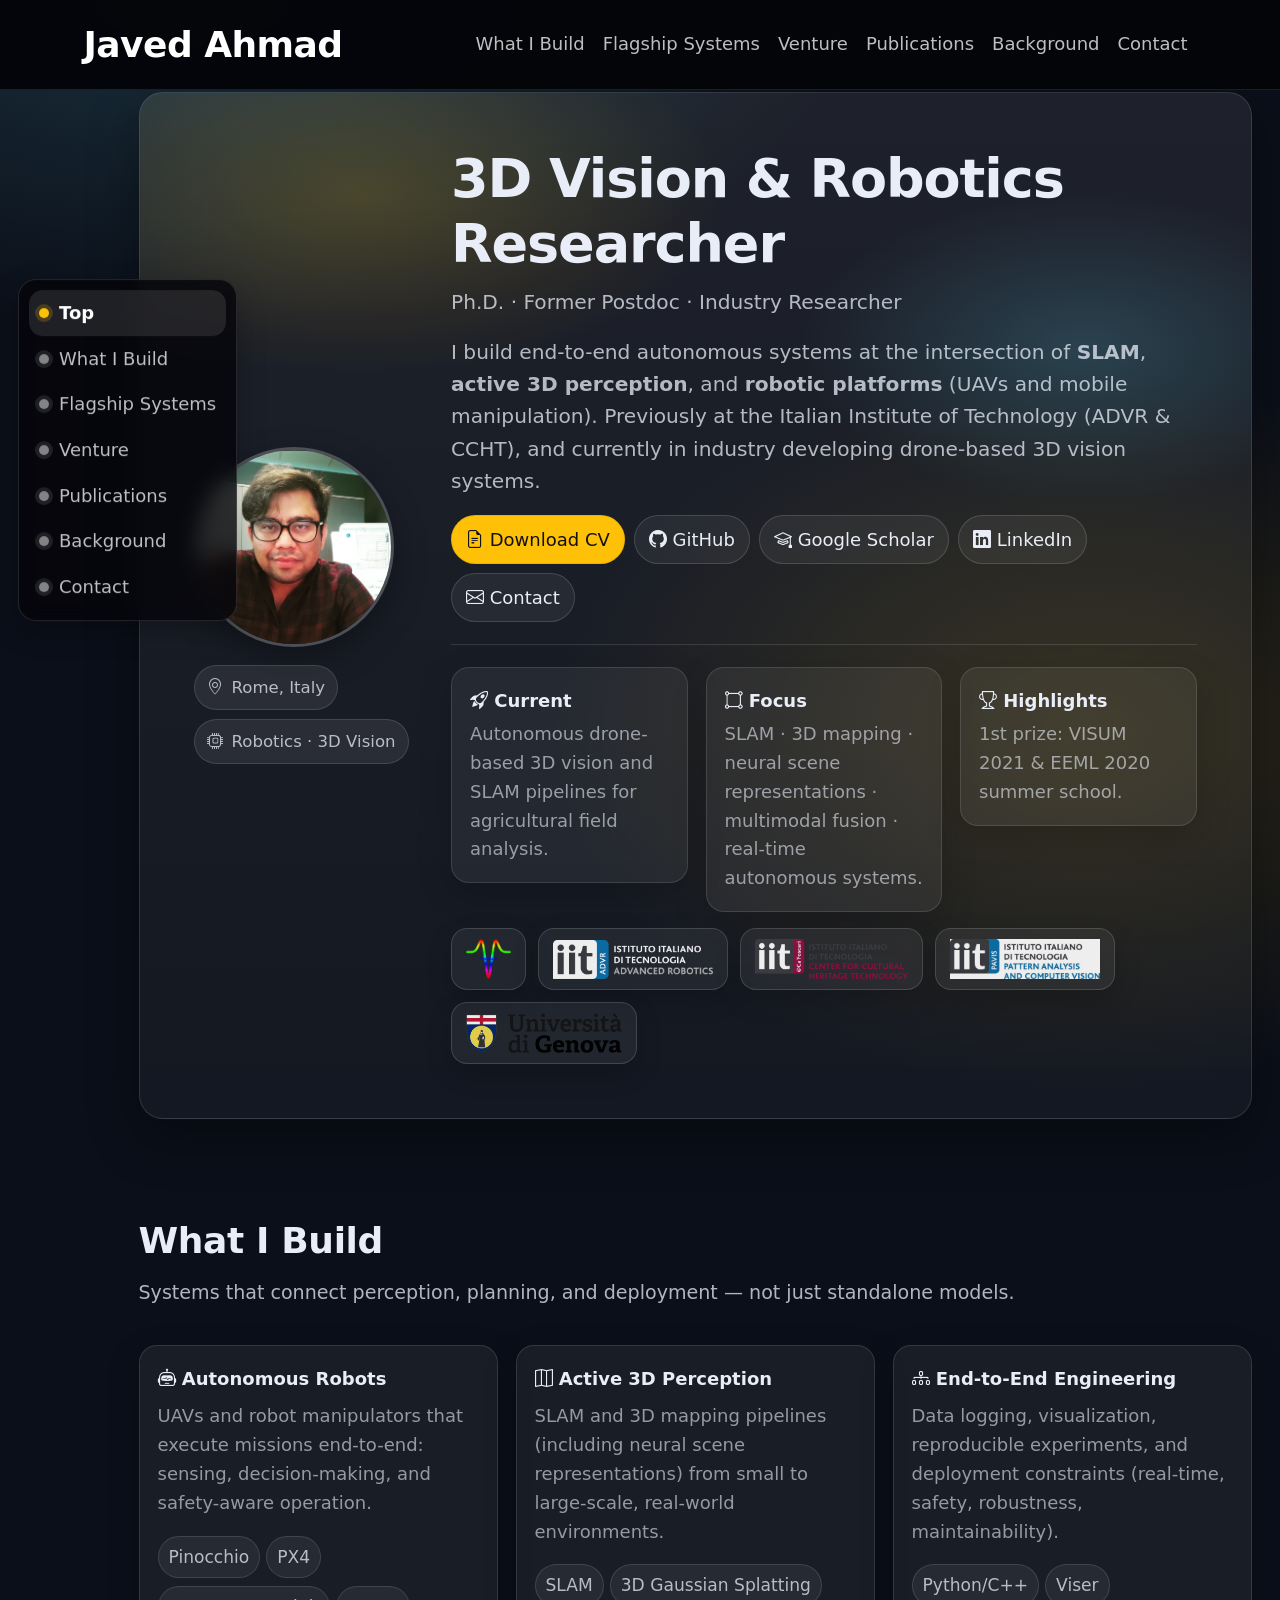
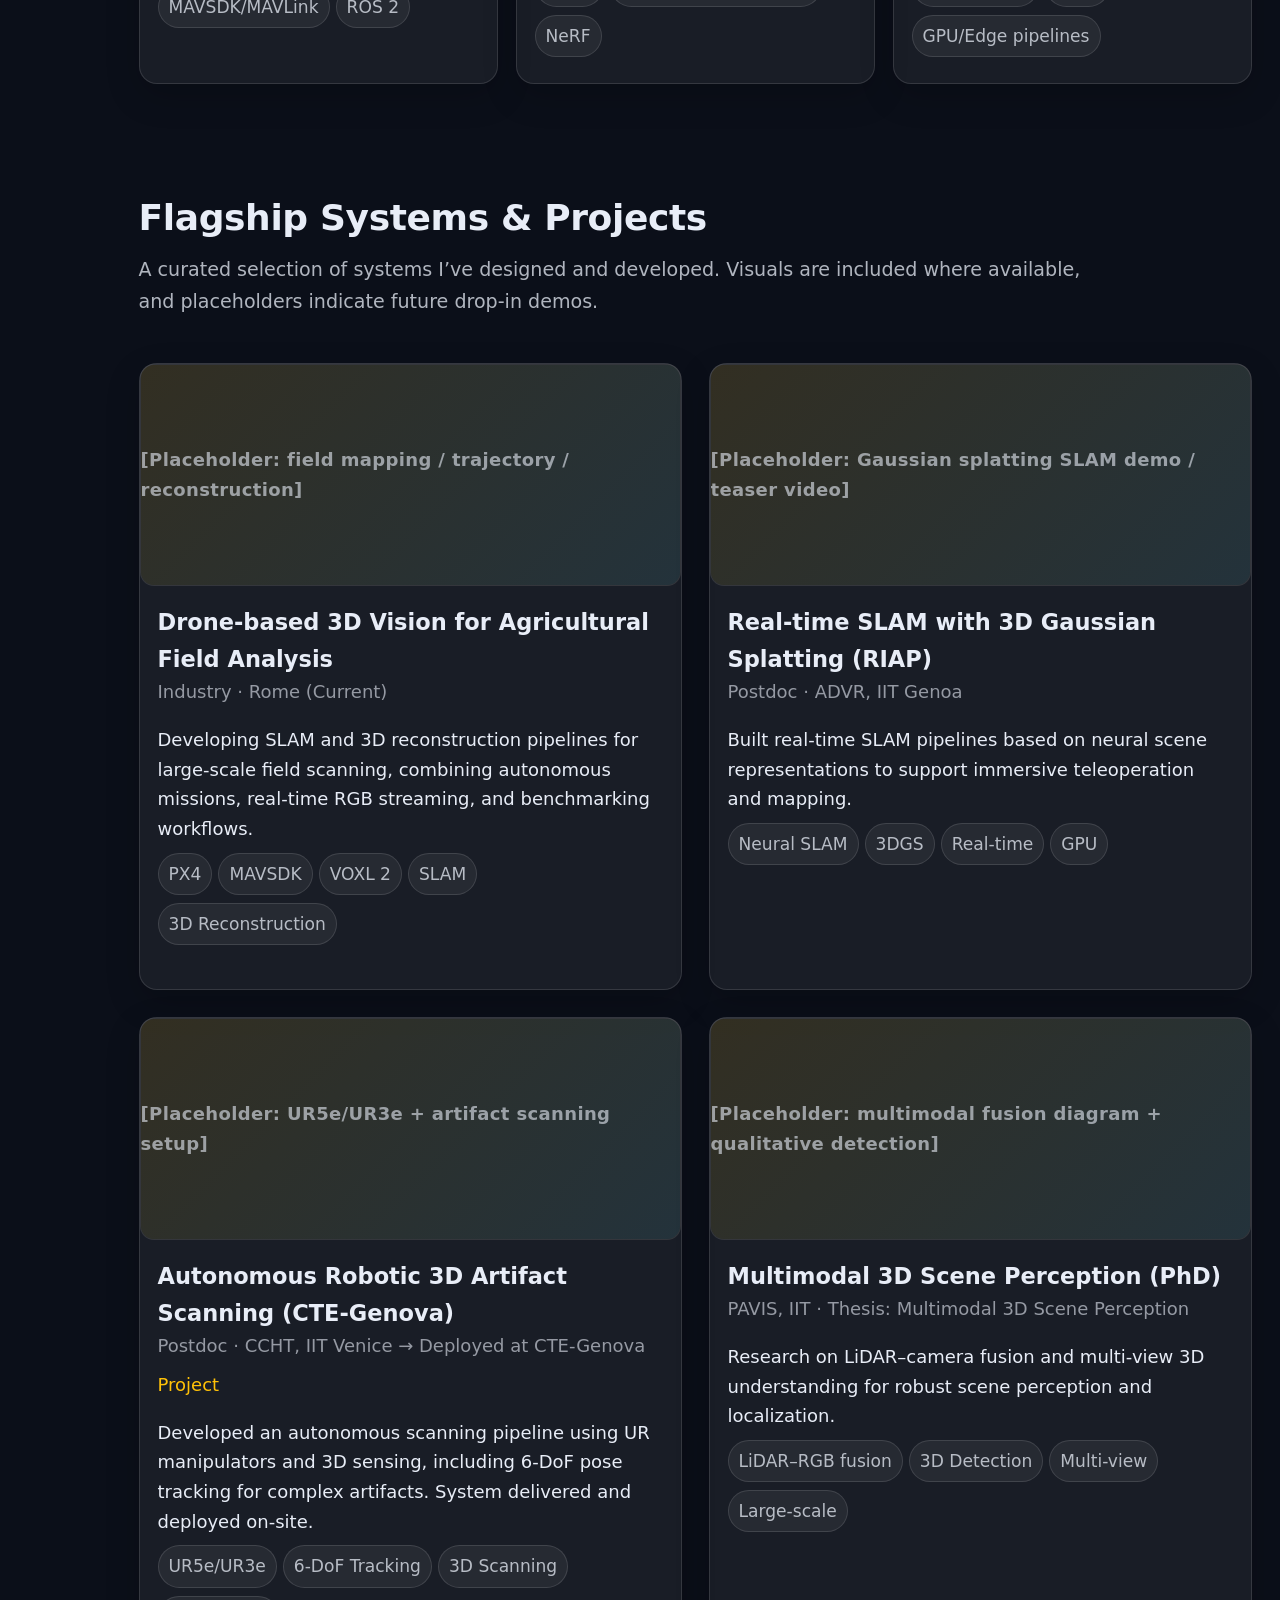
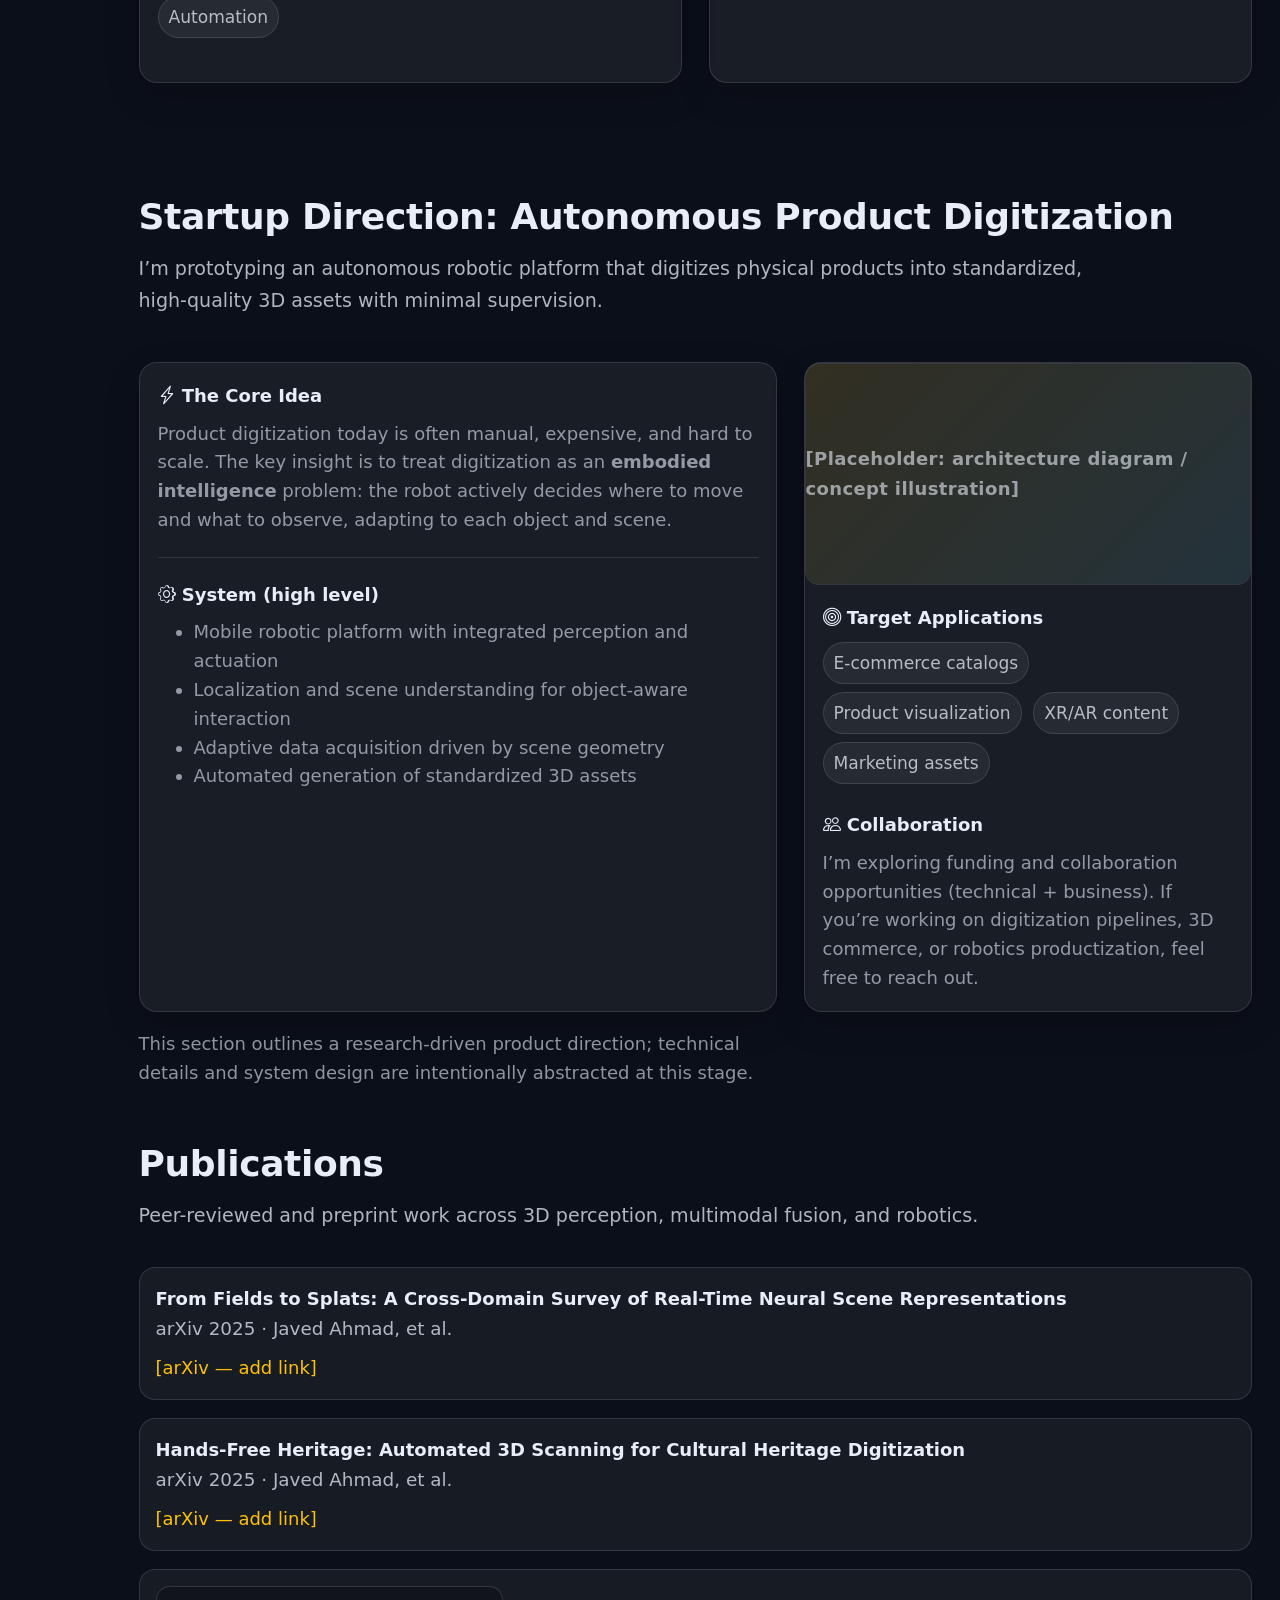
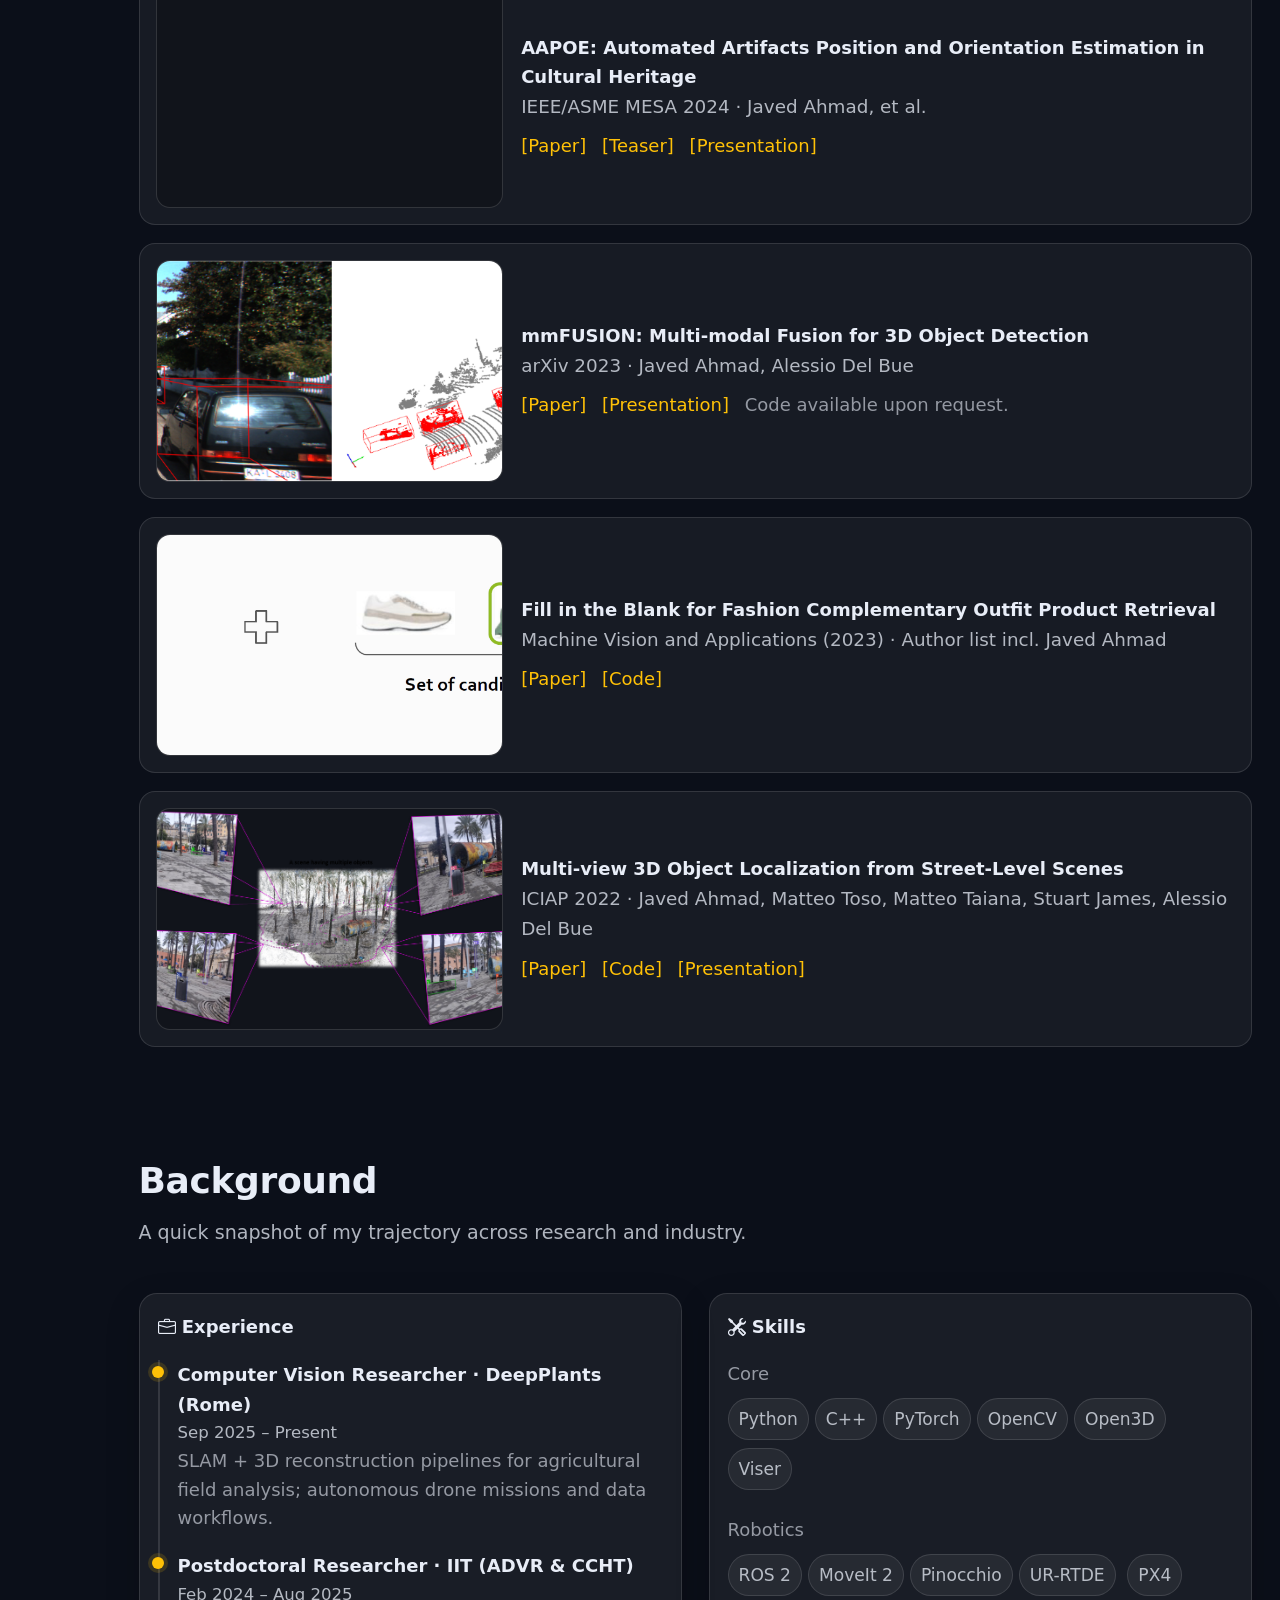
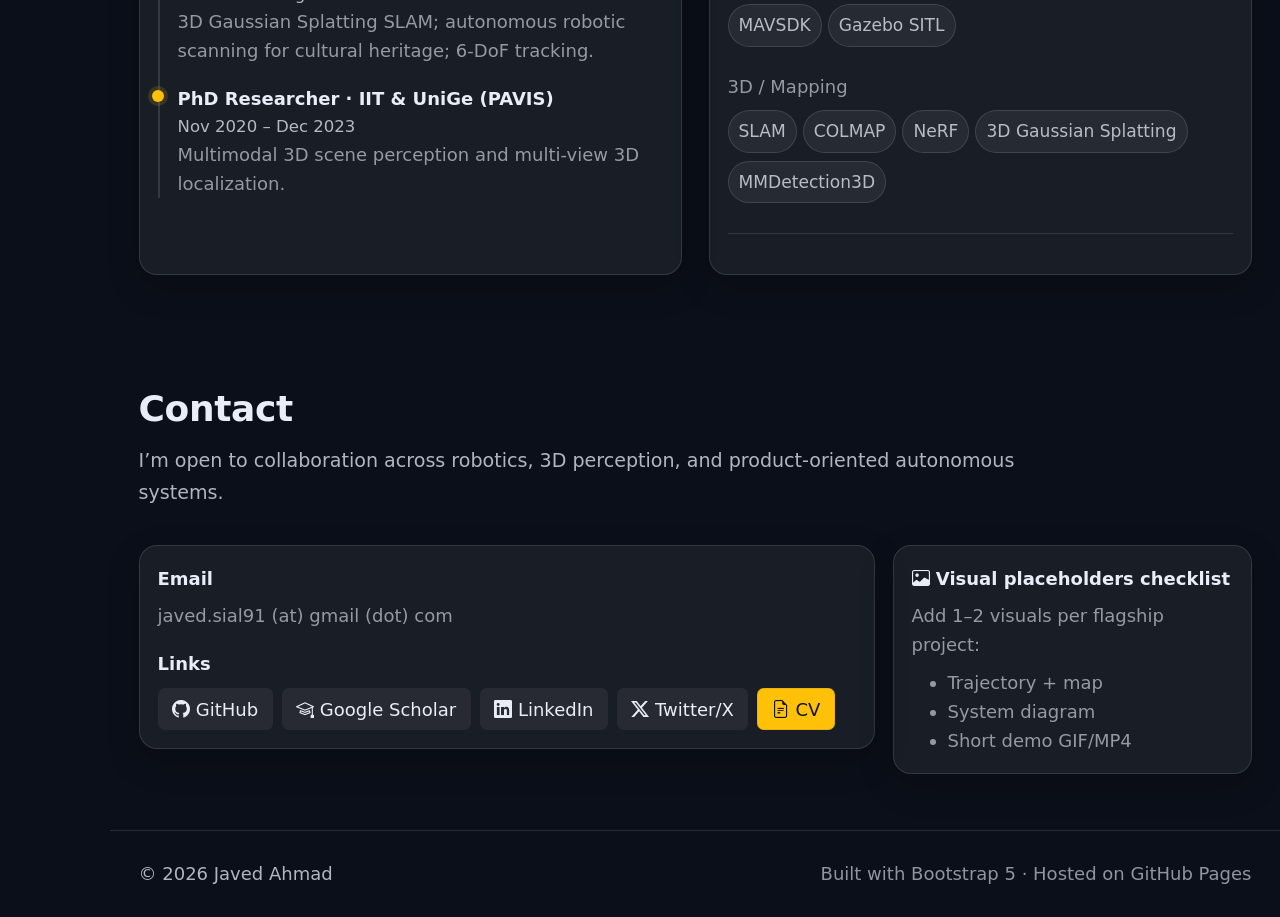
==== index.html @ 672401de "updates" ====
<!doctype html>
<html lang="en">
<head>
  <meta charset="utf-8" />
  <meta name="viewport" content="width=device-width, initial-scale=1" />
  <title>Javed Ahmad — Robotics & 3D Vision</title>

  <!-- Bootstrap 5 -->
  <link href="https://cdn.jsdelivr.net/npm/bootstrap@5.3.3/dist/css/bootstrap.min.css" rel="stylesheet">
  <!-- Bootstrap Icons -->
  <link href="https://cdn.jsdelivr.net/npm/bootstrap-icons@1.11.3/font/bootstrap-icons.css" rel="stylesheet">

  <style>
    :root{
      --bg: #0b0f19;
      --text: #e8edf7;
      --muted: rgba(232,237,247,0.75);
      --muted-2: rgba(232,237,247,0.60);
      --line: rgba(255,255,255,0.12);
      --brand: #ffc107;
      --shadow: 0 18px 50px rgba(0,0,0,0.35);
      --radius: 18px;

      /* navbar colors */
      --nav-bg: rgba(5, 6, 10, 0.98);
      --nav-border: rgba(255,255,255,0.10);

    }
    :root{
    --nav-offset: 90px;  /* adjust if needed */
    }

    /* Make anchor jumps stop below the fixed navbar */
    section{
    scroll-margin-top: var(--nav-offset);
    }

    /* Also cover the top anchor (hero container) */
    #top{
    scroll-margin-top: var(--nav-offset);
    }

    html { scroll-behavior: smooth; font-size: 18px; }
    body{
      font-family: system-ui, -apple-system, Segoe UI, Roboto, Helvetica, Arial, "Apple Color Emoji", "Segoe UI Emoji";
      background:
        radial-gradient(1200px 600px at 15% 0%, rgba(110,231,255,0.15), transparent 55%),
        radial-gradient(900px 600px at 85% 10%, rgba(255,193,7,0.14), transparent 60%),
        var(--bg);
      line-height: 1.65;
      color: var(--text);
    }

    a{ color: var(--brand); text-decoration: none; }
    a:hover{ color: #ffd34d; text-decoration: underline; }

    /* ===== TOP NAVBAR (keep dark ALWAYS for contrast) ===== */
    .navbar{
      background: var(--nav-bg) !important;
      backdrop-filter: blur(10px);
      border-bottom: 1px solid var(--nav-border);
    }

    .navbar-brand.name-brand{
      color: #fff !important;
      font-weight: 900;
      letter-spacing: -0.015em;
      font-size: 2.0rem;   /* important: don't use 2.5rem in navbar */
    }

    .nav-link{
      color: rgba(255,255,255,0.74) !important;
      font-weight: 500;
    }
    .nav-link:hover{
      color: #ffffff !important;
      text-decoration: none;
    }
    .nav-link.active{
      color: var(--brand) !important; /* high-contrast active */
      font-weight: 650;
    }

    .navbar i{ color: rgba(255,255,255,0.78); }

    .navbar .navbar-toggler{
      border-color: rgba(255,255,255,0.25);
    }
    .navbar .navbar-toggler-icon{
      filter: brightness(0) invert(1);
    }

    /* ===== HERO ===== */
    .hero{ padding: 92px 0 44px 0; }

    .hero-card{
      background: linear-gradient(180deg, rgba(255,255,255,0.08), rgba(255,255,255,0.04));
      border: 1px solid var(--line);
      border-radius: calc(var(--radius) + 6px);
      box-shadow: var(--shadow);
      overflow: hidden;
      position: relative;
    }
    .hero-card::before{
      content:"";
      position:absolute; inset:-2px;
      background:
        radial-gradient(600px 300px at 20% 10%, rgba(255,193,7,0.18), transparent 60%),
        radial-gradient(520px 280px at 85% 25%, rgba(110,231,255,0.18), transparent 55%);
      pointer-events:none;
      z-index:0;
    }
    .hero-card > .row{ position: relative; z-index: 1; }

    .portrait{
      width: 200px; height: 200px;
      border-radius: 500px;
      border: 3px solid rgba(255,255,255,0.22);
      object-fit: cover;
      box-shadow: 0 12px 32px rgba(0,0,0,0.35);
    }

    .badge-pill{
      display:inline-flex; align-items:center; gap:8px;
      padding: 8px 12px;
      border-radius: 999px;
      background: rgba(255,255,255,0.08);
      border: 1px solid var(--line);
      color: var(--muted);
      font-size: 0.92rem;
    }

    .hero h1{ font-weight: 800; letter-spacing: -0.02em; }
    .hero .subtitle{
      color: var(--muted);
      font-size: 1.12rem;
      line-height: 1.6;
    }

    .cta-row a.btn{
      border-radius: 999px;
      padding: 10px 14px;
      border: 1px solid rgba(255,255,255,0.14);
    }
    .btn-brand{
      background: var(--brand);
      color: #111;
      border-color: rgba(0,0,0,0.08) !important;
    }
    .btn-brand:hover{ background:#ffd34d; color:#111; text-decoration:none; }
    .btn-ghost{
      background: rgba(255,255,255,0.06);
      color: var(--text);
    }
    .btn-ghost:hover{ background: rgba(255,255,255,0.10); color: var(--text); text-decoration:none; }

    /* ===== SECTIONS ===== */
    section{ padding: 56px 0; }
    .section-title{
      font-weight: 800;
      letter-spacing: -0.01em;
      margin-bottom: 14px;
    }
    .section-lead{
      color: var(--muted);
      max-width: 78ch;
      font-size: 1.06rem;
      line-height: 1.7;
    }

    /* ===== CARDS ===== */
    .glass{
      background: rgba(255,255,255,0.06);
      border: 1px solid var(--line);
      border-radius: var(--radius);
      box-shadow: 0 12px 34px rgba(0,0,0,0.18);
      transition: transform 0.18s ease, border-color 0.18s ease;
    }
    .glass:hover{
      border-color: rgba(255,255,255,0.18);
      transform: translateY(-2px);
    }
    .card-pad{ padding: 18px; }

    .tag{
      display:inline-block;
      padding: 6px 10px;
      border-radius: 999px;
      background: rgba(255,255,255,0.06);
      border: 1px solid var(--line);
      color: var(--muted);
      font-size: 0.95rem;
      margin: 0 6px 8px 0;
      white-space: nowrap;
    }

    .media-box{
      border-radius: 14px;
      overflow: hidden;
      border: 1px solid rgba(255,255,255,0.14);
      background: rgba(0,0,0,0.25);
    }
    .media-box img,
    .media-box video{
      width: 100%;
      height: 220px;
      object-fit: cover;
      display: block;
    }
    .media-placeholder{
      height: 220px;
      display:flex;
      align-items:center;
      justify-content:center;
      color: var(--muted-2);
      background:
        linear-gradient(135deg, rgba(255,193,7,0.10), rgba(110,231,255,0.10)),
        rgba(255,255,255,0.04);
      font-weight: 650;
      letter-spacing: 0.02em;
    }

    /* Publications */
    .pub-item{
      padding: 16px;
      border-radius: 16px;
      border: 1px solid var(--line);
      background: rgba(255,255,255,0.05);
    }
    .pub-title{ font-weight: 800; }
    .pub-meta{ color: var(--muted); font-size: 1.02rem; }
    .pub-links a{ margin-right: 10px; }

    /* Timeline */
    .timeline{
      border-left: 2px solid rgba(255,255,255,0.12);
      padding-left: 18px;
    }
    .tl-item{ margin-bottom: 18px; position: relative; }
    .tl-item::before{
      content:"";
      position:absolute;
      left:-26px; top: 6px;
      width: 12px; height: 12px;
      border-radius: 999px;
      background: var(--brand);
      box-shadow: 0 0 0 4px rgba(255,193,7,0.15);
    }
    .tl-role{ font-weight: 800; }
    .tl-when{ color: var(--muted); font-size: 0.92rem; }

    /* Logos */
    .logo-strip{
      display: flex;
      flex-wrap: wrap;
      gap: 12px;
      align-items: center;
      margin-top: 16px;
    }
    .logo-pill{
      display: inline-flex;
      align-items: center;
      justify-content: center;
      padding: 10px 14px;
      border-radius: 16px;
      background: rgba(255,255,255,0.06);
      border: 1px solid rgba(255,255,255,0.14);
      box-shadow: 0 10px 26px rgba(0,0,0,0.18);
      transition: transform 0.15s ease, background 0.15s ease, border-color 0.15s ease;
      text-decoration: none;
    }
    .logo-pill:hover{
      transform: translateY(-2px);
      background: rgba(255,255,255,0.09);
      border-color: rgba(255,255,255,0.20);
    }
    .logo-pill img{
      height: 40px;
      width: auto;
      max-width: 160px;
      object-fit: contain;
      display: block;
      opacity: 0.92;
    }
    .logo-pill img{ filter: grayscale(10%); }
    .logo-pill:first-child img{ filter: none; }

    /* Footer */
    footer{
      border-top: 1px solid var(--line);
      padding: 28px 0;
      color: var(--muted);
    }

    .divider{ border-top: 1px solid var(--line); margin: 22px 0; }
    .small-muted{ color: var(--muted-2); font-size: 1.0rem; line-height: 1.6; }

    /* ===== Vertical Side Nav (Desktop, DARK to match top nav) ===== */
    .side-nav{
      position: fixed;
      left: 18px;
      top: 50%;
      transform: translateY(-50%);
      z-index: 1100;
      padding: 10px 10px;
      border-radius: 18px;
      background: rgba(5, 6, 10, 0.82);
      border: 1px solid rgba(255,255,255,0.12);
      backdrop-filter: blur(10px);
      box-shadow: 0 10px 28px rgba(0,0,0,0.25);
    }

    .side-link{
      display: flex;
      align-items: center;
      gap: 10px;
      padding: 8px 10px;
      border-radius: 14px;
      text-decoration: none;
      color: rgba(255,255,255,0.74);
      transition: background 0.15s ease, color 0.15s ease, transform 0.15s ease;
      white-space: nowrap;
    }

    .side-link:hover{
      background: rgba(255,255,255,0.08);
      color: #fff;
      transform: translateX(2px);
      text-decoration: none;
    }

    .side-nav .dot{
      width: 10px;
      height: 10px;
      border-radius: 999px;
      background: rgba(255,255,255,0.50);
      box-shadow: 0 0 0 4px rgba(255,255,255,0.10);
      flex: 0 0 auto;
    }

    .side-link.active{
      background: rgba(255,255,255,0.10);
      color: #fff;
      font-weight: 650;
    }
    .side-link.active .dot{
      background: var(--brand);
      box-shadow: 0 0 0 4px rgba(255,193,7,0.18);
    }

    @media (min-width: 992px){
      body{ padding-left: 110px; } /* room for side nav */
    }
  </style>
</head>

<body>

  <!-- Vertical Side Nav (desktop only) -->
  <nav class="side-nav d-none d-lg-block" aria-label="Section navigation">
    <a class="side-link" href="#top"><span class="dot"></span><span class="label">Top</span></a>
    <a class="side-link" href="#build"><span class="dot"></span><span class="label">What I Build</span></a>
    <a class="side-link" href="#projects"><span class="dot"></span><span class="label">Flagship Systems</span></a>
    <a class="side-link" href="#venture"><span class="dot"></span><span class="label">Venture</span></a>
    <a class="side-link" href="#publications"><span class="dot"></span><span class="label">Publications</span></a>
    <a class="side-link" href="#background"><span class="dot"></span><span class="label">Background</span></a>
    <a class="side-link" href="#contact"><span class="dot"></span><span class="label">Contact</span></a>
  </nav>

  <!-- TOP NAV -->
  <nav class="navbar navbar-expand-lg navbar-dark fixed-top">
    <div class="container">
      <a class="navbar-brand name-brand" href="#top">Javed Ahmad</a>
      <button class="navbar-toggler" type="button" data-bs-toggle="collapse" data-bs-target="#nav" aria-label="Toggle navigation">
        <span class="navbar-toggler-icon"></span>
      </button>
      <div id="nav" class="collapse navbar-collapse">
        <ul class="navbar-nav ms-auto">
          <li class="nav-item"><a class="nav-link" href="#build">What I Build</a></li>
          <li class="nav-item"><a class="nav-link" href="#projects">Flagship Systems</a></li>
          <li class="nav-item"><a class="nav-link" href="#venture">Venture</a></li>
          <li class="nav-item"><a class="nav-link" href="#publications">Publications</a></li>
          <li class="nav-item"><a class="nav-link" href="#background">Background</a></li>
          <li class="nav-item"><a class="nav-link" href="#contact">Contact</a></li>
        </ul>
      </div>
    </div>
  </nav>

  <!-- HERO -->
  <div id="top" class="hero">
    <div class="container">
      <div class="hero-card p-4 p-md-5">
        <div class="row g-4 align-items-center">
          <div class="col-md-3 text-center text-md-start">
            <img class="portrait" src="imgs/portrait_javed.png" alt="Javed Ahmad (portrait)">
            <div class="mt-3 d-flex flex-wrap gap-2 justify-content-center justify-content-md-start">
              <span class="badge-pill"><i class="bi bi-geo-alt"></i> Rome, Italy</span>
              <span class="badge-pill"><i class="bi bi-cpu"></i> Robotics · 3D Vision</span>
            </div>
          </div>

          <div class="col-md-9">
            <h1 class="display-5 mb-2">3D Vision & Robotics Researcher</h1>
            <p class="subtitle">Ph.D. · Former Postdoc · Industry Researcher</p>
            <p class="subtitle mb-3">
              I build end-to-end autonomous systems at the intersection of <strong>SLAM</strong>,
              <strong>active 3D perception</strong>, and <strong>robotic platforms</strong> (UAVs and mobile manipulation).
              Previously at the Italian Institute of Technology (ADVR & CCHT), and currently in industry developing
              drone-based 3D vision systems.
            </p>

            <div class="d-flex flex-wrap gap-2 cta-row">
              <a class="btn btn-brand" href="docs/cv_javed_ahmad.pdf"><i class="bi bi-file-earmark-text"></i> Download CV</a>
              <a class="btn btn-ghost" href="https://github.com/javi-99"><i class="bi bi-github"></i> GitHub</a>
              <a class="btn btn-ghost" href="https://scholar.google.com/citations?user=FSBvCO4AAAAJ&hl=en"><i class="bi bi-mortarboard"></i> Google Scholar</a>
              <a class="btn btn-ghost" href="https://linkedin.com/in/javed-ahmad-4692384a"><i class="bi bi-linkedin"></i> LinkedIn</a>
              <a class="btn btn-ghost" href="#contact"><i class="bi bi-envelope"></i> Contact</a>
            </div>

            <div class="divider"></div>

            <div class="row g-3">
              <div class="col-lg-4">
                <div class="glass card-pad">
                  <div class="fw-bold mb-1"><i class="bi bi-rocket-takeoff"></i> Current</div>
                  <div class="small-muted">Autonomous drone-based 3D vision and SLAM pipelines for agricultural field analysis.</div>
                </div>
              </div>
              <div class="col-lg-4">
                <div class="glass card-pad">
                  <div class="fw-bold mb-1"><i class="bi bi-bounding-box-circles"></i> Focus</div>
                  <div class="small-muted">SLAM · 3D mapping · neural scene representations · multimodal fusion · real-time autonomous systems.</div>
                </div>
              </div>
              <div class="col-lg-4">
                <div class="glass card-pad">
                  <div class="fw-bold mb-1"><i class="bi bi-trophy"></i> Highlights</div>
                  <div class="small-muted">1st prize: VISUM 2021 & EEML 2020 summer school.</div>
                </div>
              </div>
            </div>

            <div class="logo-strip">
              <a class="logo-pill" href="#" title="DeepPlants"><img src="imgs/Alpha_DP_Logo_cropped.png" alt="DeepPlants"></a>
              <a class="logo-pill" href="#" title="IIT ADVR"><img src="imgs/logo_advr.png" alt="ADVR IIT"></a>
              <a class="logo-pill" href="#" title="IIT CCHT"><img src="imgs/Logo-IIT_CaFoscari.png" alt="CCHT IIT"></a>
              <a class="logo-pill" href="#" title="PAVIS"><img src="imgs/pavis_logo.jpeg" alt="PAVIS Lab"></a>
              <a class="logo-pill" href="#" title="UniGe"><img src="imgs/Unige-logo.png" alt="UniGe"></a>
            </div>

          </div>
        </div>
      </div>
    </div>
  </div>

  

    <!-- WHAT I BUILD -->
  <section id="build">
    <div class="container">
      <h2 class="section-title">What I Build</h2>
      <p class="section-lead">
        Systems that connect perception, planning, and deployment — not just standalone models.
      </p>

      <div class="row g-3 mt-2">
        <div class="col-md-4">
          <div class="glass card-pad h-100">
            <div class="fw-bold mb-2"><i class="bi bi-robot"></i> Autonomous Robots</div>
            <div class="small-muted">
              UAVs and robot manipulators that execute missions end-to-end: sensing, decision-making, and safety-aware operation.
            </div>
            <div class="mt-3">
              <span class="tag">Pinocchio</span><span class="tag">PX4</span><span class="tag">MAVSDK/MAVLink</span><span class="tag">ROS 2</span>
            </div>
          </div>
        </div>

        <div class="col-md-4">
          <div class="glass card-pad h-100">
            <div class="fw-bold mb-2"><i class="bi bi-map"></i> Active 3D Perception</div>
            <div class="small-muted">
              SLAM and 3D mapping pipelines (including neural scene representations) from small to large-scale, real-world environments.
            </div>
            <div class="mt-3">
              <span class="tag">SLAM</span><span class="tag">3D Gaussian Splatting</span><span class="tag">NeRF</span>
            </div>
          </div>
        </div>

        <div class="col-md-4">
          <div class="glass card-pad h-100">
            <div class="fw-bold mb-2"><i class="bi bi-diagram-3"></i> End-to-End Engineering</div>
            <div class="small-muted">
              Data logging, visualization, reproducible experiments, and deployment constraints (real-time, safety, robustness, maintainability).
            </div>
            <div class="mt-3">
              <span class="tag">Python/C++</span><span class="tag">Viser</span><span class="tag">GPU/Edge pipelines</span>
            </div>
          </div>
        </div>
      </div>

    </div>
  </section>

  <!-- FLAGSHIP SYSTEMS -->
  <section id="projects">
    <div class="container">
      <h2 class="section-title">Flagship Systems & Projects</h2>
      <p class="section-lead">
        A curated selection of systems I’ve designed and developed. Visuals are included where available, and placeholders indicate future drop-in demos.
      </p>

      <div class="row g-4 mt-2">

        <!-- Project 1: DeepPlants / Field SLAM -->
        <div class="col-lg-6">
          <div class="glass h-100">
            <div class="media-box">
              <!-- Replace with a real thumbnail (GIF/PNG) or a short looping MP4 -->
              <div class="media-placeholder">[Placeholder: field mapping / trajectory / reconstruction]</div>
            </div>
            <div class="card-pad">
              <div class="d-flex flex-wrap justify-content-between align-items-start gap-2">
                <div>
                  <div class="fw-bold fs-5">Drone-based 3D Vision for Agricultural Field Analysis</div>
                  <div class="small-muted">Industry · Rome (Current)</div>
                </div>
              </div>

              <p class="mt-3 mb-2">
                Developing SLAM and 3D reconstruction pipelines for large-scale field scanning, combining autonomous missions,
                real-time RGB streaming, and benchmarking workflows.
              </p>

              <div class="mb-3">
                <span class="tag">PX4</span><span class="tag">MAVSDK</span><span class="tag">VOXL 2</span><span class="tag">SLAM</span><span class="tag">3D Reconstruction</span>
              </div>

              <div class="small-muted">
                <!-- <strong>What to show here:</strong> one GIF of trajectory + map, one sample orthomosaic/point cloud, one “pipeline” diagram. -->
              </div>
            </div>
          </div>
        </div>

        <!-- Project 2: Gaussian Splatting SLAM -->
        <div class="col-lg-6">
          <div class="glass h-100">
            <div class="media-box">
              <div class="media-placeholder">[Placeholder: Gaussian splatting SLAM demo / teaser video]</div>
            </div>
            <div class="card-pad">
              <div class="fw-bold fs-5">Real-time SLAM with 3D Gaussian Splatting (RIAP)</div>
              <div class="small-muted">Postdoc · ADVR, IIT Genoa</div>

              <p class="mt-3 mb-2">
                Built real-time SLAM pipelines based on neural scene representations to support immersive teleoperation and mapping.
              </p>

              <div class="mb-3">
                <span class="tag">Neural SLAM</span><span class="tag">3DGS</span><span class="tag">Real-time</span><span class="tag">GPU</span>
              </div>

              <div class="small-muted">
               <!-- <strong>What to show here:</strong> short MP4 loop + screenshot of splats + trajectory plot. -->
              </div>
            </div>
          </div>
        </div>

        <!-- Project 3: Cultural Heritage Digitization -->
        <div class="col-lg-6">
          <div class="glass h-100">
            <div class="media-box">
              <!-- You can replace with an image; leaving placeholder -->
              <div class="media-placeholder">[Placeholder: UR5e/UR3e + artifact scanning setup]</div>
            </div>
            <div class="card-pad">
              <div class="d-flex flex-wrap justify-content-between align-items-start gap-2">
                <div>
                  <div class="fw-bold fs-5">Autonomous Robotic 3D Artifact Scanning (CTE-Genova)</div>
                  <div class="small-muted">Postdoc · CCHT, IIT Venice → Deployed at CTE-Genova</div>
                </div>
                <div class="pub-links">
                  <a href="https://cte.comune.genova.it/">Project</a>
                </div>
              </div>

              <p class="mt-3 mb-2">
                Developed an autonomous scanning pipeline using UR manipulators and 3D sensing, including 6-DoF pose tracking for complex artifacts.
                System delivered and deployed on-site.
              </p>

              <div class="mb-3">
                <span class="tag">UR5e/UR3e</span><span class="tag">6-DoF Tracking</span><span class="tag">3D Scanning</span><span class="tag">Automation</span>
              </div>

              <div class="small-muted">
                <!-- <strong>Note:</strong> keep restricted details as you already do; publish visuals only when allowed. -->
              </div>
            </div>
          </div>
        </div>

        <!-- Project 4: Multimodal 3D Perception (PhD) -->
        <div class="col-lg-6">
          <div class="glass h-100">
            <div class="media-box">
              <div class="media-placeholder">[Placeholder: multimodal fusion diagram + qualitative detection]</div>
            </div>
            <div class="card-pad">
              <div class="fw-bold fs-5">Multimodal 3D Scene Perception (PhD)</div>
              <div class="small-muted">PAVIS, IIT · Thesis: Multimodal 3D Scene Perception</div>

              <p class="mt-3 mb-2">
                Research on LiDAR–camera fusion and multi-view 3D understanding for robust scene perception and localization.
              </p>

              <div class="mb-3">
                <span class="tag">LiDAR–RGB fusion</span><span class="tag">3D Detection</span><span class="tag">Multi-view</span><span class="tag">Large-scale</span>
              </div>

              <div class="small-muted">
                <!-- <strong>What to show here:</strong> one clean diagram + 2 qualitative results images (before/after). -->
              </div>
            </div>
          </div>
        </div>

      </div>
    </div>
  </section>

  <!-- VENTURE -->
  <section id="venture">
    <div class="container">
      <h2 class="section-title">Startup Direction: Autonomous Product Digitization</h2>
      <p class="section-lead">
        I’m prototyping an autonomous robotic platform that digitizes physical products into standardized, high-quality 3D assets with minimal supervision.
      </p>

      <div class="row g-4 mt-2">
        <div class="col-lg-7">
          <div class="glass card-pad h-100">
            <div class="fw-bold mb-2"><i class="bi bi-lightning-charge"></i> The Core Idea</div>
            <p class="mb-2 small-muted">
              Product digitization today is often manual, expensive, and hard to scale. The key insight is to treat digitization as an
              <strong>embodied intelligence</strong> problem: the robot actively decides where to move and what to observe, adapting to each object and scene.
            </p>

            <div class="divider"></div>

            <div class="fw-bold mb-2"><i class="bi bi-gear"></i> System (high level)</div>
            <ul class="small-muted mb-0">
                <li>Mobile robotic platform with integrated perception and actuation</li>
                <li>Localization and scene understanding for object-aware interaction</li>
                <li>Adaptive data acquisition driven by scene geometry</li>
                <li>Automated generation of standardized 3D assets</li>
            </ul>
          </div>
            <p class="small-muted mt-3">
            This section outlines a research-driven product direction; technical details and system design
            are intentionally abstracted at this stage.
            </p>

        </div>

        <div class="col-lg-5">
          <div class="glass h-100">
            <div class="media-box">
              <div class="media-placeholder">[Placeholder: architecture diagram / concept illustration]</div>
            </div>
            <div class="card-pad">
              <div class="fw-bold mb-2"><i class="bi bi-bullseye"></i> Target Applications</div>
              <div class="mb-3">
                <span class="tag">E-commerce catalogs</span>
                <span class="tag">Product visualization</span>
                <span class="tag">XR/AR content</span>
                <span class="tag">Marketing assets</span>
              </div>

              <div class="fw-bold mb-2"><i class="bi bi-people"></i> Collaboration</div>
              <div class="small-muted">
                I’m exploring funding and collaboration opportunities (technical + business).
                If you’re working on digitization pipelines, 3D commerce, or robotics productization, feel free to reach out.
              </div>
            </div>
          </div>
        </div>
      </div>

      <p class="small-muted mt-3">
        <!-- (This section summarizes my current concept direction and prototype work; details will evolve as the system matures.) -->
      </p>
    </div>
  </section>

  <!-- PUBLICATIONS -->
  <section id="publications">
    <div class="container">
      <h2 class="section-title">Publications</h2>
      <p class="section-lead">
        Peer-reviewed and preprint work across 3D perception, multimodal fusion, and robotics.
      </p>

      <div class="row g-3 mt-2">

        <!-- 2025 arXiv Survey (from CV) -->
        <div class="col-12">
          <div class="pub-item">
            <div class="pub-title">From Fields to Splats: A Cross-Domain Survey of Real-Time Neural Scene Representations</div>
            <div class="pub-meta">arXiv 2025 · Javed Ahmad, et al.</div>
            <div class="pub-links mt-2">
              <!-- Add your arXiv link when ready -->
              <a href="#" onclick="return false;">[arXiv — add link]</a>
            </div>
          </div>
        </div>

        <!-- 2025 arXiv Heritage (from CV) -->
        <div class="col-12">
          <div class="pub-item">
            <div class="pub-title">Hands-Free Heritage: Automated 3D Scanning for Cultural Heritage Digitization</div>
            <div class="pub-meta">arXiv 2025 · Javed Ahmad, et al.</div>
            <div class="pub-links mt-2">
              <a href="#" onclick="return false;">[arXiv — add link]</a>
            </div>
          </div>
        </div>

        <!-- AAPOE -->
        <div class="col-12">
          <div class="pub-item">
            <div class="row g-3 align-items-center">
              <div class="col-lg-4">
                <div class="media-box">
                  <video playsinline autoplay loop muted>
                    <source src="imgs/AAPOE_teaser.mp4" type="video/mp4">
                  </video>
                </div>
              </div>
              <div class="col-lg-8">
                <div class="pub-title">AAPOE: Automated Artifacts Position and Orientation Estimation in Cultural Heritage</div>
                <div class="pub-meta">IEEE/ASME MESA 2024 · Javed Ahmad, et al.</div>
                <div class="pub-links mt-2">
                  <a href="https://ieeexplore.ieee.org/document/10704902">[Paper]</a>
                  <a href="https://drive.google.com/file/d/1sH40aj5_DSdPzKM-3Iiiy_OLRj1Dwrjh/view">[Teaser]</a>
                  <a href="https://docs.google.com/presentation/d/1M0Ux4FAmOuOk3rnylouWeYdZtPPxR-fE/edit">[Presentation]</a>
                </div>
              </div>
            </div>
          </div>
        </div>

        <!-- mmFUSION -->
        <div class="col-12">
          <div class="pub-item">
            <div class="row g-3 align-items-center">
              <div class="col-lg-4">
                <div class="media-box">
                  <img src="imgs/mmFUSION.png" alt="mmFUSION figure">
                </div>
              </div>
              <div class="col-lg-8">
                <div class="pub-title">mmFUSION: Multi-modal Fusion for 3D Object Detection</div>
                <div class="pub-meta">arXiv 2023 · Javed Ahmad, Alessio Del Bue</div>
                <div class="pub-links mt-2">
                  <a href="https://arxiv.org/abs/2311.04058">[Paper]</a>
                  <a href="https://docs.google.com/presentation/d/14Pi3Se1FFHXG2wP3QOKE09P9Vxhoicec/edit">[Presentation]</a>
                  <span class="small-muted">Code available upon request.</span>
                </div>
              </div>
            </div>
          </div>
        </div>

        <!-- Fashion Retrieval -->
        <div class="col-12">
          <div class="pub-item">
            <div class="row g-3 align-items-center">
              <div class="col-lg-4">
                <div class="media-box">
                  <img src="imgs/product_retrieval.png" alt="Fashion retrieval figure">
                </div>
              </div>
              <div class="col-lg-8">
                <div class="pub-title">Fill in the Blank for Fashion Complementary Outfit Product Retrieval</div>
                <div class="pub-meta">Machine Vision and Applications (2023) · Author list incl. Javed Ahmad</div>
                <div class="pub-links mt-2">
                  <a href="https://link.springer.com/article/10.1007/s00138-022-01359-x">[Paper]</a>
                  <a href="https://github.com/visum-summerschool/visum-competition2021">[Code]</a>
                </div>
              </div>
            </div>
          </div>
        </div>

        <!-- ICIAP -->
        <div class="col-12">
          <div class="pub-item">
            <div class="row g-3 align-items-center">
              <div class="col-lg-4">
                <div class="media-box">
                  <img src="imgs/iciap2021.png" alt="ICIAP 2022 figure">
                </div>
              </div>
              <div class="col-lg-8">
                <div class="pub-title">Multi-view 3D Object Localization from Street-Level Scenes</div>
                <div class="pub-meta">ICIAP 2022 · Javed Ahmad, Matteo Toso, Matteo Taiana, Stuart James, Alessio Del Bue</div>
                <div class="pub-links mt-2">
                  <a href="https://link.springer.com/chapter/10.1007/978-3-031-06430-2_8">[Paper]</a>
                  <a href="https://github.com/javi-99/Multi-view-3D-Objects-Localization-from-Street-level-Scenes">[Code]</a>
                  <a href="https://docs.google.com/presentation/d/1FQcilkWd2onnH_whNc4Kb-wAGKRRF06R/edit">[Presentation]</a>
                </div>
              </div>
            </div>
          </div>
        </div>

      </div>
    </div>
  </section>

  <!-- BACKGROUND -->
  <section id="background">
    <div class="container">
      <h2 class="section-title">Background</h2>
      <p class="section-lead">
        A quick snapshot of my trajectory across research and industry.
      </p>

      <div class="row g-4 mt-2">
        <div class="col-lg-6">
          <div class="glass card-pad h-100">
            <div class="fw-bold mb-3"><i class="bi bi-briefcase"></i> Experience</div>
            <div class="timeline">
              <div class="tl-item">
                <div class="tl-role">Computer Vision Researcher · DeepPlants (Rome)</div>
                <div class="tl-when">Sep 2025 – Present</div>
                <div class="small-muted">SLAM + 3D reconstruction pipelines for agricultural field analysis; autonomous drone missions and data workflows.</div>
              </div>
              <div class="tl-item">
                <div class="tl-role">Postdoctoral Researcher · IIT (ADVR & CCHT)</div>
                <div class="tl-when">Feb 2024 – Aug 2025</div>
                <div class="small-muted">3D Gaussian Splatting SLAM; autonomous robotic scanning for cultural heritage; 6-DoF tracking.</div>
              </div>
              <div class="tl-item">
                <div class="tl-role">PhD Researcher · IIT & UniGe (PAVIS)</div>
                <div class="tl-when">Nov 2020 – Dec 2023</div>
                <div class="small-muted">Multimodal 3D scene perception and multi-view 3D localization.</div>
              </div>
            </div>
          </div>
        </div>

        <div class="col-lg-6">
          <div class="glass card-pad h-100">
            <div class="fw-bold mb-3"><i class="bi bi-tools"></i> Skills</div>
            <div class="mb-2 small-muted">Core</div>
            <div class="mb-3">
              <span class="tag">Python</span><span class="tag">C++</span><span class="tag">PyTorch</span><span class="tag">OpenCV</span><span class="tag">Open3D</span><span class="tag">Viser</span>
            </div>

            <div class="mb-2 small-muted">Robotics</div>
            <div class="mb-3">
              <span class="tag">ROS 2</span><span class="tag">MoveIt 2</span><span class="tag">Pinocchio</span><span class="tag">UR-RTDE</span>
              <span class="tag">PX4</span><span class="tag">MAVSDK</span><span class="tag">Gazebo SITL</span>
            </div>

            <div class="mb-2 small-muted">3D / Mapping</div>
            <div>
              <span class="tag">SLAM</span><span class="tag">COLMAP</span><span class="tag">NeRF</span><span class="tag">3D Gaussian Splatting</span>
              <span class="tag">MMDetection3D</span>
            </div>

            <div class="divider"></div>
            <div class="small-muted">
             <!-- Want this to be more “engineering-focused”? Replace some tags with: testing, CI, profiling, logging, reproducibility. -->
            </div>
          </div>
        </div>
      </div>

    </div>
  </section>

  <!-- CONTACT -->
  <section id="contact">
    <div class="container">
      <h2 class="section-title">Contact</h2>
      <p class="section-lead">
        I’m open to collaboration across robotics, 3D perception, and product-oriented autonomous systems.
      </p>

      <div class="row g-3 mt-2">
        <div class="col-lg-8">
          <div class="glass card-pad">
            <div class="fw-bold mb-2">Email</div>
            <div class="small-muted mb-3">javed.sial91 (at) gmail (dot) com</div>

            <div class="fw-bold mb-2">Links</div>
            <div class="d-flex flex-wrap gap-2">
              <a class="btn btn-ghost" href="https://github.com/javi-99"><i class="bi bi-github"></i> GitHub</a>
              <a class="btn btn-ghost" href="https://scholar.google.com/citations?user=FSBvCO4AAAAJ&hl=en"><i class="bi bi-mortarboard"></i> Google Scholar</a>
              <a class="btn btn-ghost" href="https://linkedin.com/in/javed-ahmad-4692384a"><i class="bi bi-linkedin"></i> LinkedIn</a>
              <a class="btn btn-ghost" href="https://twitter.com/javedsial91"><i class="bi bi-twitter-x"></i> Twitter/X</a>
              <a class="btn btn-brand" href="docs/cv_javed_ahmad.pdf"><i class="bi bi-file-earmark-text"></i> CV</a>
            </div>
          </div>
        </div>

        <div class="col-lg-4">
          <div class="glass card-pad h-100">
            <div class="fw-bold mb-2"><i class="bi bi-image"></i> Visual placeholders checklist</div>
            <div class="small-muted">
              Add 1–2 visuals per flagship project:
              <ul class="mt-2 mb-0">
                <li>Trajectory + map</li>
                <li>System diagram</li>
                <li>Short demo GIF/MP4</li>
              </ul>
            </div>
          </div>
        </div>

      </div>
    </div>
  </section>


  <footer>
    <div class="container d-flex flex-wrap justify-content-between align-items-center gap-2">
      <div>© <span id="year"></span> Javed Ahmad</div>
      <div class="small-muted">Built with Bootstrap 5 · Hosted on GitHub Pages</div>
    </div>
  </footer>

  <script>
    document.getElementById("year").textContent = new Date().getFullYear();

    // Side-nav active section highlight
    const sections = ["top","build","projects","venture","publications","background","contact"];
    const sideLinks = Array.from(document.querySelectorAll(".side-link"));
    const obs = new IntersectionObserver((entries) => {
      entries.forEach(e => {
        if (e.isIntersecting){
          sideLinks.forEach(a => a.classList.remove("active"));
          const id = e.target.id || "top";
          const link = sideLinks.find(a => a.getAttribute("href") === "#" + id);
          if (link) link.classList.add("active");
        }
      });
    }, { rootMargin: "-45% 0px -45% 0px", threshold: 0.01 });

    sections.forEach(id => {
      const el = document.getElementById(id);
      if (el) obs.observe(el);
    });
  </script>

  <script src="https://cdn.jsdelivr.net/npm/bootstrap@5.3.3/dist/js/bootstrap.bundle.min.js"></script>
</body>
</html>
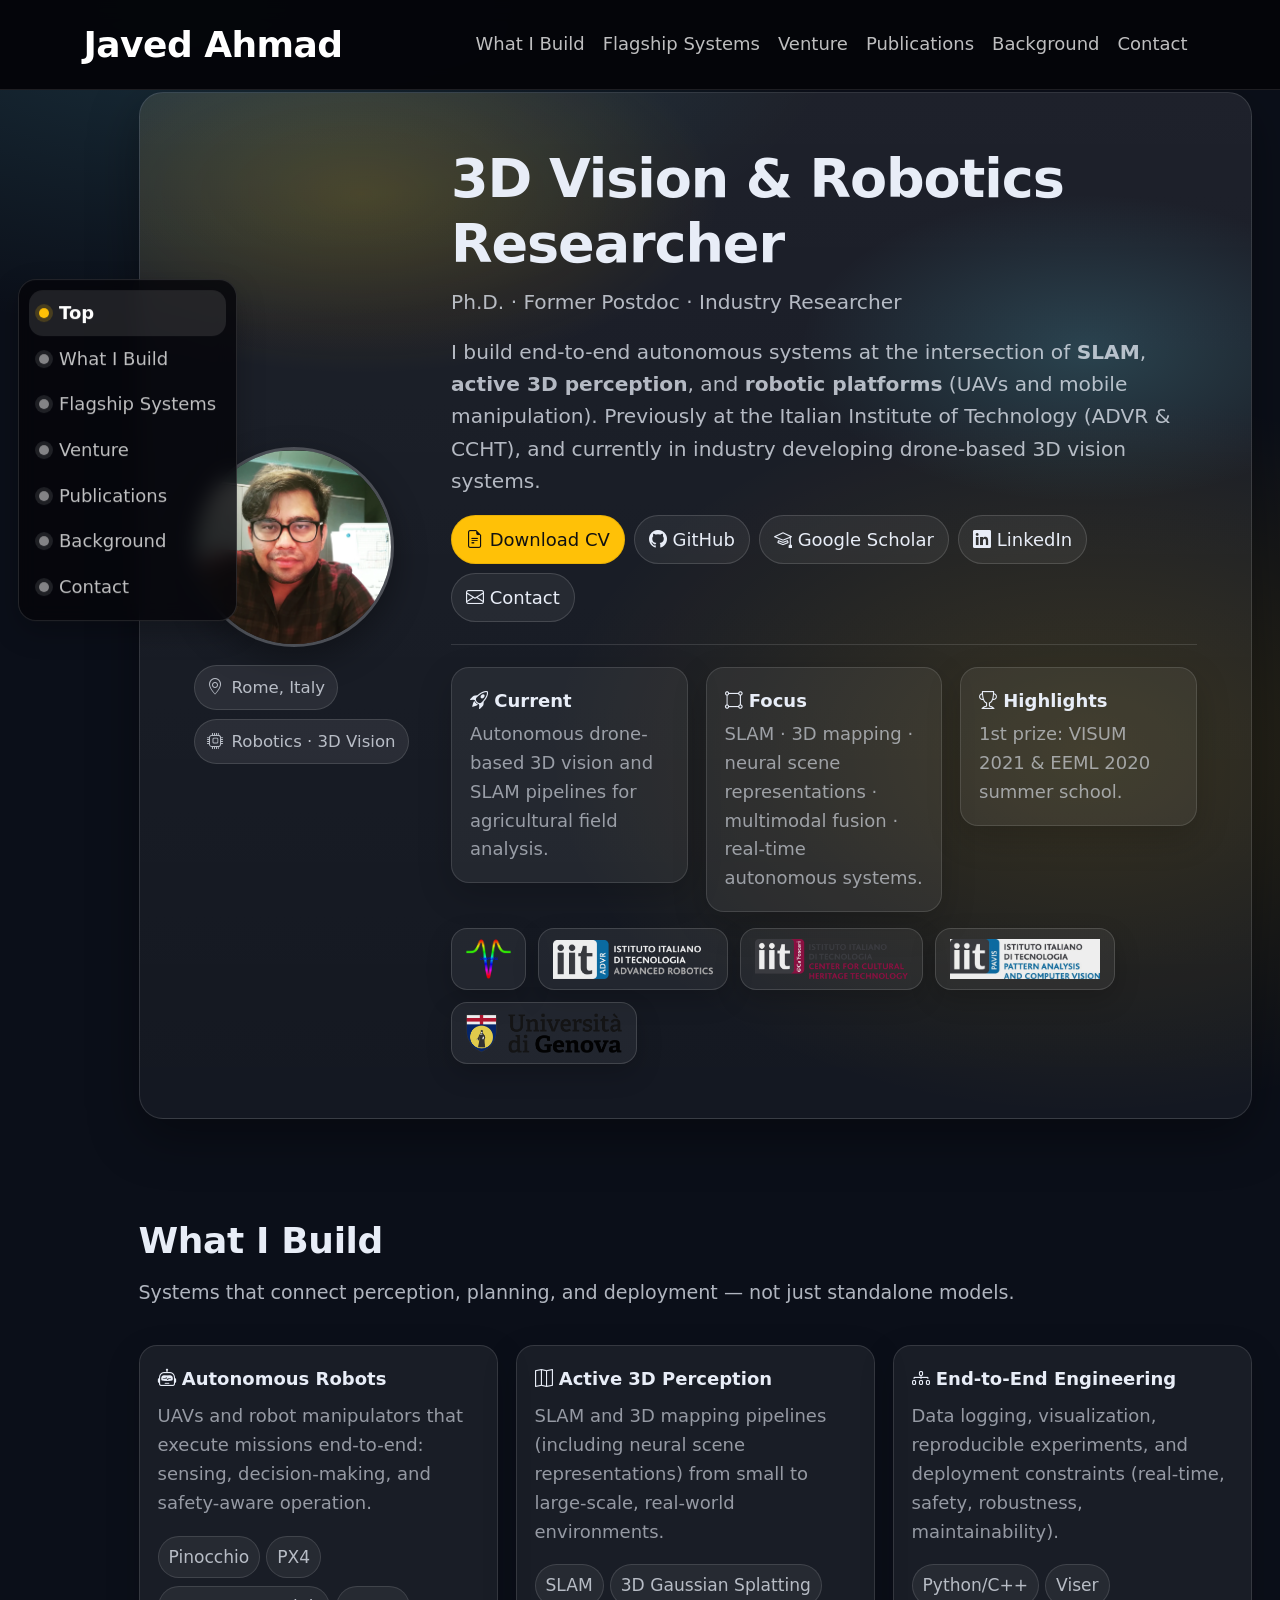
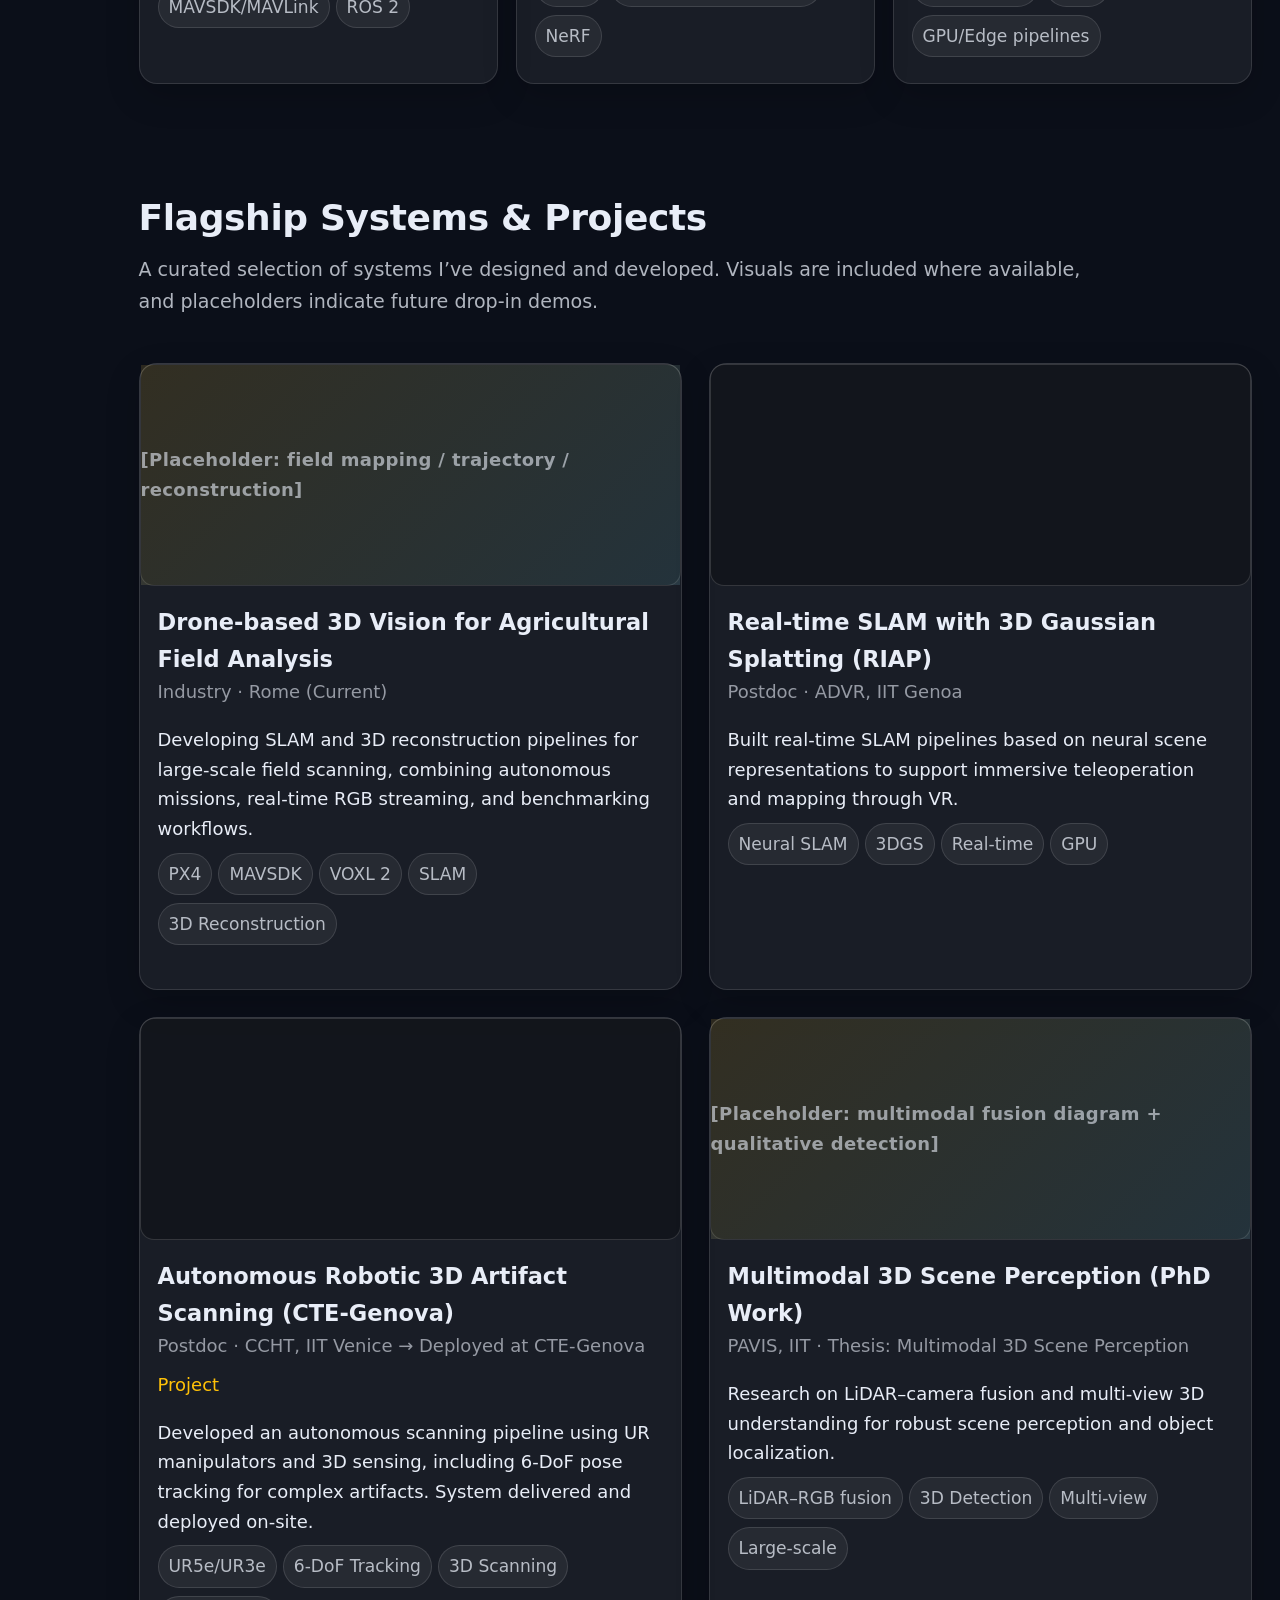
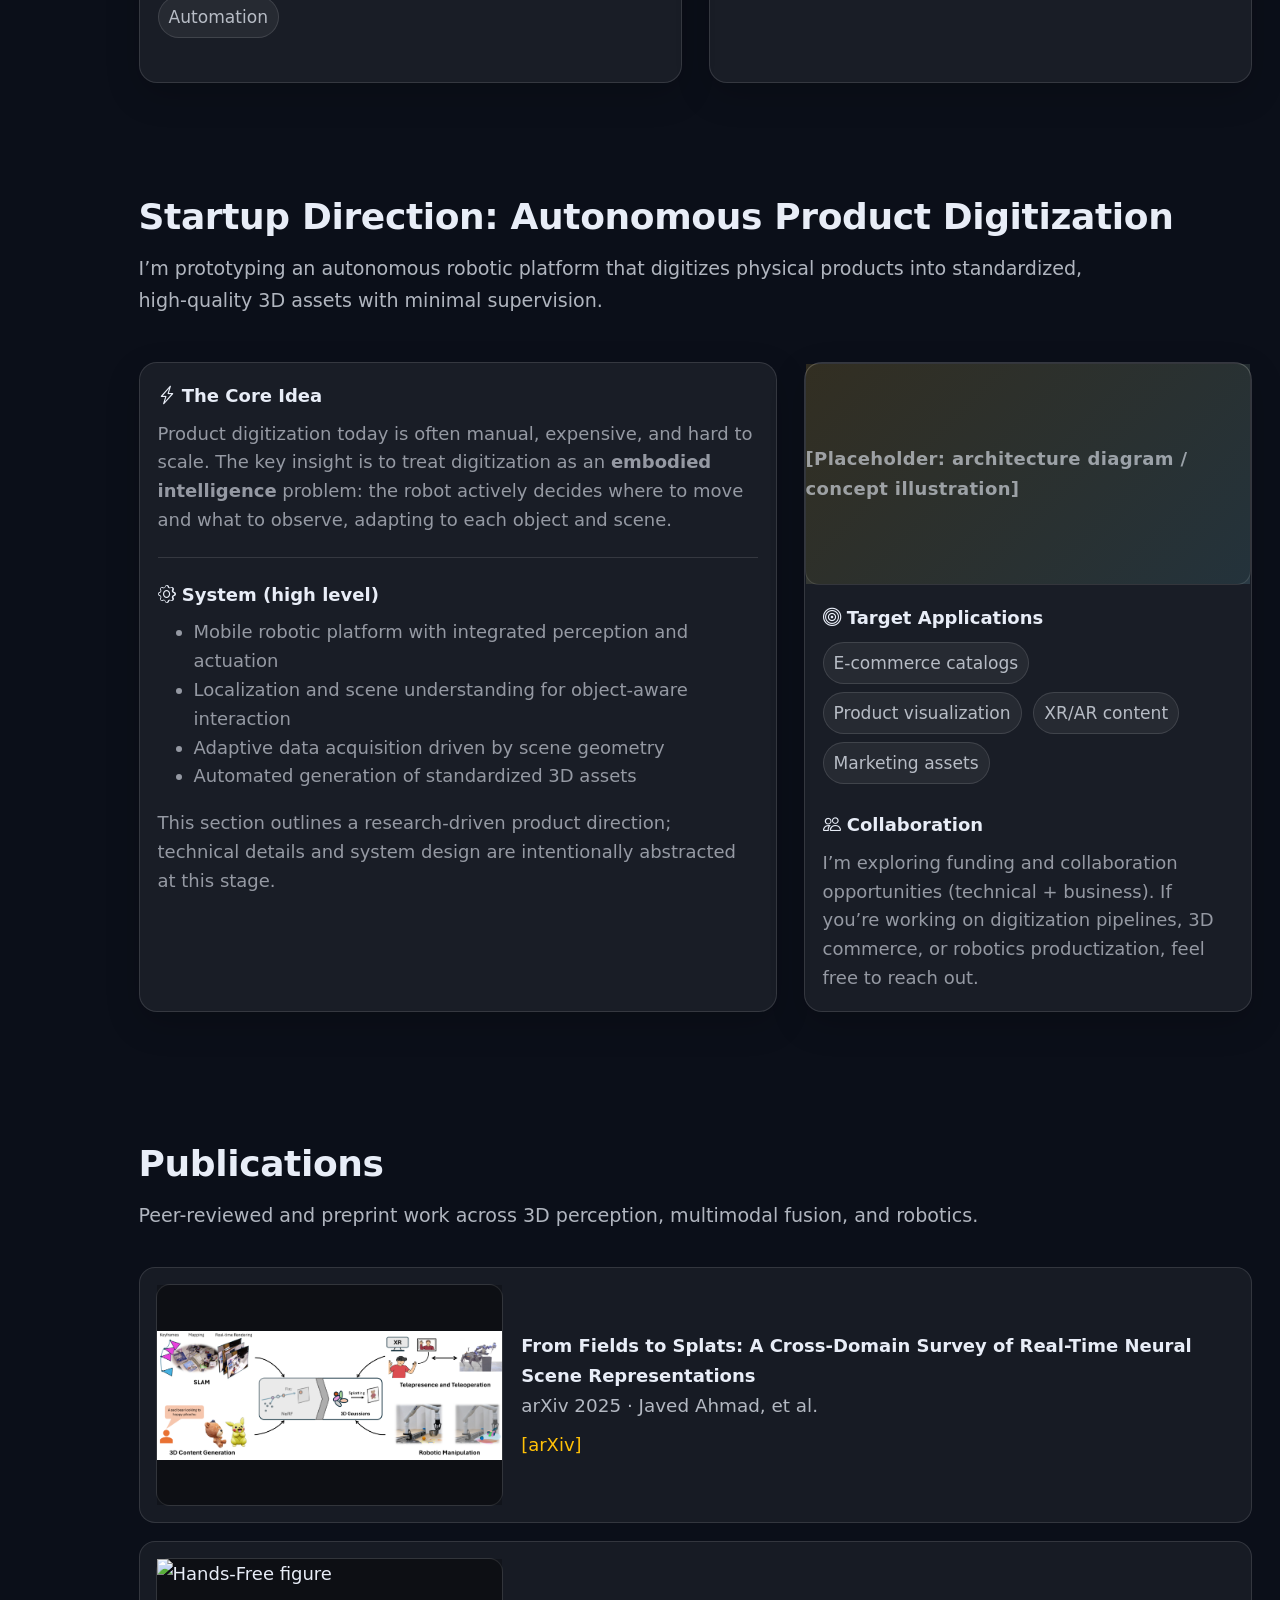
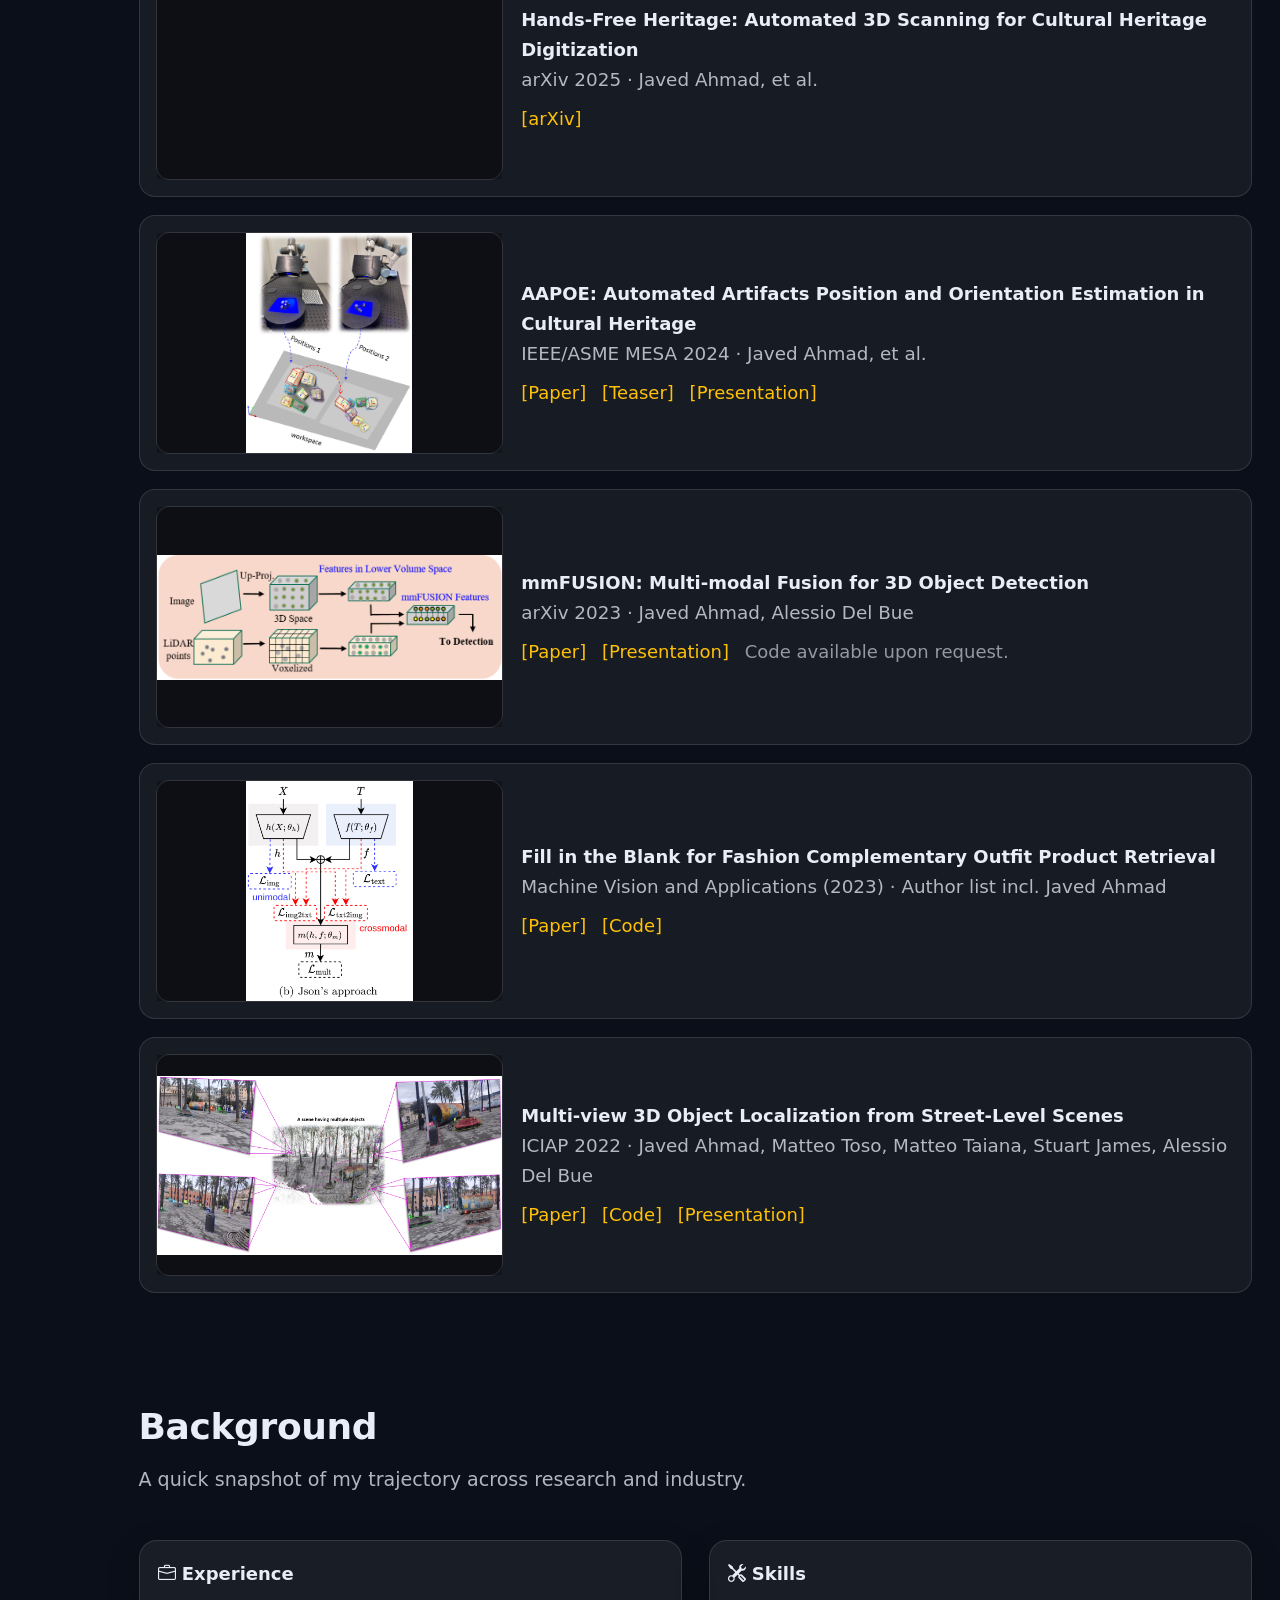
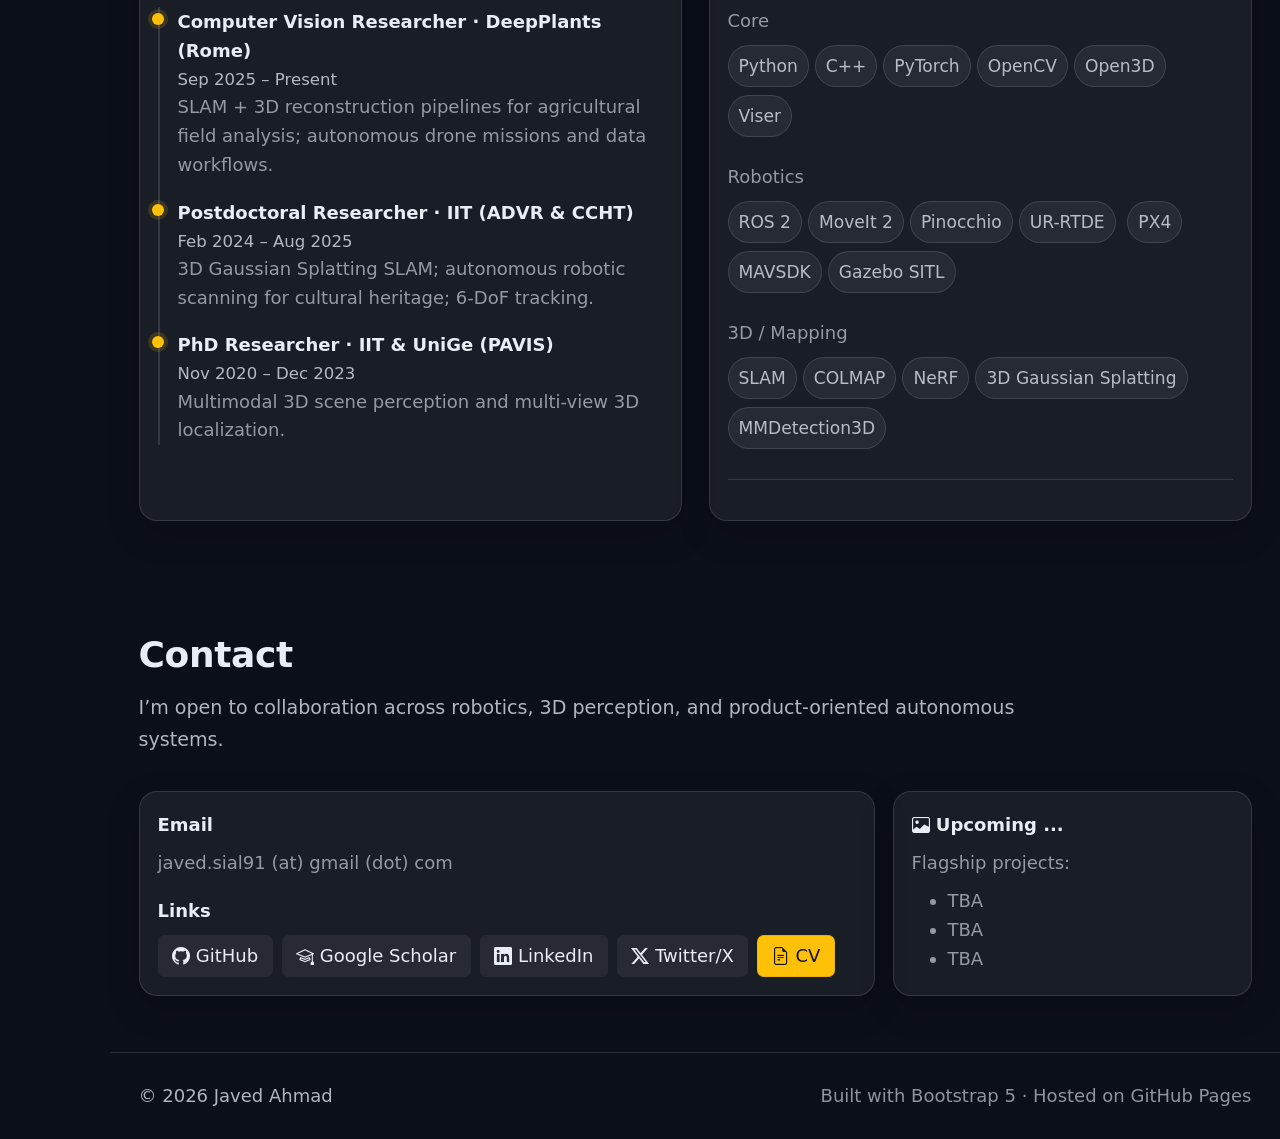
==== commit e847ec41: "updates" ====
--- a/index.html
+++ b/index.html
@@ -207,6 +207,49 @@
       object-fit: cover;
       display: block;
     }
+    /* Publications: show full figure (no crop) */
+    .pub-media img{
+      object-fit: contain !important;
+      background: rgba(0,0,0,0.25); /* optional: looks nicer behind transparent/white figures */
+    }
+
+    /* === Publications: enlarge figure on hover / touch === */
+    .pub-media{
+      position: relative;
+    }
+
+    .pub-media img{
+      transition: transform 0.18s ease, box-shadow 0.18s ease;
+      transform-origin: center center;
+    }
+
+    /* Desktop hover */
+    .pub-media:hover img{
+      transform: scale(2.2);
+      z-index: 50;
+      position: relative;
+      box-shadow: 0 18px 60px rgba(0,0,0,0.55);
+    }
+
+    /* Mobile: while finger is pressing */
+    @media (hover: none){
+      .pub-media:active img{
+        transform: scale(2.2);
+        z-index: 50;
+        position: relative;
+        box-shadow: 0 18px 60px rgba(0,0,0,0.55);
+      }
+    }
+
+    /* Ensure it can overflow outside card cleanly */
+    .pub-item, .pub-item .row, .pub-item .col-lg-4, .media-box{
+      overflow: visible !important;
+    }
+
+
+
+
+
     .media-placeholder{
       height: 220px;
       display:flex;
@@ -551,14 +594,17 @@
         <div class="col-lg-6">
           <div class="glass h-100">
             <div class="media-box">
-              <div class="media-placeholder">[Placeholder: Gaussian splatting SLAM demo / teaser video]</div>
+              <!-- You can replace with an image; leaving placeholder -->
+              <video playsinline autoplay loop muted>
+                    <source src="imgs/gsslam4vr_web.mp4" type="video/mp4">
+              </video>
             </div>
             <div class="card-pad">
               <div class="fw-bold fs-5">Real-time SLAM with 3D Gaussian Splatting (RIAP)</div>
               <div class="small-muted">Postdoc · ADVR, IIT Genoa</div>
 
               <p class="mt-3 mb-2">
-                Built real-time SLAM pipelines based on neural scene representations to support immersive teleoperation and mapping.
+                Built real-time SLAM pipelines based on neural scene representations to support immersive teleoperation and mapping through VR.
               </p>
 
               <div class="mb-3">
@@ -577,7 +623,9 @@
           <div class="glass h-100">
             <div class="media-box">
               <!-- You can replace with an image; leaving placeholder -->
-              <div class="media-placeholder">[Placeholder: UR5e/UR3e + artifact scanning setup]</div>
+              <video playsinline autoplay loop muted>
+                    <source src="imgs/cte_genova_project.mp4" type="video/mp4">
+              </video>
             </div>
             <div class="card-pad">
               <div class="d-flex flex-wrap justify-content-between align-items-start gap-2">
@@ -613,11 +661,11 @@
               <div class="media-placeholder">[Placeholder: multimodal fusion diagram + qualitative detection]</div>
             </div>
             <div class="card-pad">
-              <div class="fw-bold fs-5">Multimodal 3D Scene Perception (PhD)</div>
+              <div class="fw-bold fs-5">Multimodal 3D Scene Perception (PhD Work)</div>
               <div class="small-muted">PAVIS, IIT · Thesis: Multimodal 3D Scene Perception</div>
 
               <p class="mt-3 mb-2">
-                Research on LiDAR–camera fusion and multi-view 3D understanding for robust scene perception and localization.
+                Research on LiDAR–camera fusion and multi-view 3D understanding for robust scene perception and object localization.
               </p>
 
               <div class="mb-3">
@@ -661,12 +709,11 @@
                 <li>Adaptive data acquisition driven by scene geometry</li>
                 <li>Automated generation of standardized 3D assets</li>
             </ul>
-          </div>
             <p class="small-muted mt-3">
             This section outlines a research-driven product direction; technical details and system design
             are intentionally abstracted at this stage.
             </p>
-
+          </div>
         </div>
 
         <div class="col-lg-5">
@@ -712,35 +759,52 @@
         <!-- 2025 arXiv Survey (from CV) -->
         <div class="col-12">
           <div class="pub-item">
-            <div class="pub-title">From Fields to Splats: A Cross-Domain Survey of Real-Time Neural Scene Representations</div>
-            <div class="pub-meta">arXiv 2025 · Javed Ahmad, et al.</div>
-            <div class="pub-links mt-2">
-              <!-- Add your arXiv link when ready -->
-              <a href="#" onclick="return false;">[arXiv — add link]</a>
-            </div>
-          </div>
-        </div>
+            <div class="row g-3 align-items-center">
+              <div class="col-lg-4">
+                <div class="media-box pub-media">
+                  <img src="imgs/fields2splats.png" alt="Fields2Splats figure">
+                </div>
+              </div>
+              <div class="col-lg-8">
+                <div class="pub-title">From Fields to Splats: A Cross-Domain Survey of Real-Time Neural Scene Representations</div>
+                <div class="pub-meta">arXiv 2025 · Javed Ahmad, et al.</div>
+                <div class="pub-links mt-2">
+                  <a href="https://www.arxiv.org/abs/2509.23555">[arXiv]</a>
+                </div>
+              </div>
+            </div>
+          </div>
+        </div>
+
 
         <!-- 2025 arXiv Heritage (from CV) -->
         <div class="col-12">
           <div class="pub-item">
-            <div class="pub-title">Hands-Free Heritage: Automated 3D Scanning for Cultural Heritage Digitization</div>
-            <div class="pub-meta">arXiv 2025 · Javed Ahmad, et al.</div>
-            <div class="pub-links mt-2">
-              <a href="#" onclick="return false;">[arXiv — add link]</a>
-            </div>
-          </div>
-        </div>
+            <div class="row g-3 align-items-center">
+              <div class="col-lg-4">
+                <div class="media-box pub-media">
+                  <img src="imgs/handsfree.png" alt="Hands-Free figure">
+                </div>
+              </div>
+              <div class="col-lg-8">
+                <div class="pub-title">Hands-Free Heritage: Automated 3D Scanning for Cultural Heritage Digitization</div>
+                <div class="pub-meta">arXiv 2025 · Javed Ahmad, et al.</div>
+                <div class="pub-links mt-2">
+                  <a href="https://arxiv.org/abs/2510.04781">[arXiv]</a>
+                </div>
+              </div>
+            </div>
+          </div>
+        </div>
+
 
         <!-- AAPOE -->
         <div class="col-12">
           <div class="pub-item">
             <div class="row g-3 align-items-center">
               <div class="col-lg-4">
-                <div class="media-box">
-                  <video playsinline autoplay loop muted>
-                    <source src="imgs/AAPOE_teaser.mp4" type="video/mp4">
-                  </video>
+                <div class="media-box pub-media">
+                    <img src="imgs/aapoe_setup.png" alt="AAPOE Setup figure">
                 </div>
               </div>
               <div class="col-lg-8">
@@ -761,8 +825,8 @@
           <div class="pub-item">
             <div class="row g-3 align-items-center">
               <div class="col-lg-4">
-                <div class="media-box">
-                  <img src="imgs/mmFUSION.png" alt="mmFUSION figure">
+                <div class="media-box pub-media">
+                  <img src="imgs/mmfusion.png" alt="mmFUSION figure">
                 </div>
               </div>
               <div class="col-lg-8">
@@ -783,8 +847,8 @@
           <div class="pub-item">
             <div class="row g-3 align-items-center">
               <div class="col-lg-4">
-                <div class="media-box">
-                  <img src="imgs/product_retrieval.png" alt="Fashion retrieval figure">
+                <div class="media-box pub-media">
+                  <img src="imgs/json_approach.png" alt="Fashion retrieval figure">
                 </div>
               </div>
               <div class="col-lg-8">
@@ -804,7 +868,7 @@
           <div class="pub-item">
             <div class="row g-3 align-items-center">
               <div class="col-lg-4">
-                <div class="media-box">
+                <div class="media-box pub-media">
                   <img src="imgs/iciap2021.png" alt="ICIAP 2022 figure">
                 </div>
               </div>
@@ -915,13 +979,13 @@
 
         <div class="col-lg-4">
           <div class="glass card-pad h-100">
-            <div class="fw-bold mb-2"><i class="bi bi-image"></i> Visual placeholders checklist</div>
+            <div class="fw-bold mb-2"><i class="bi bi-image"></i> Upcoming ...</div>
             <div class="small-muted">
-              Add 1–2 visuals per flagship project:
+              Flagship projects:
               <ul class="mt-2 mb-0">
-                <li>Trajectory + map</li>
-                <li>System diagram</li>
-                <li>Short demo GIF/MP4</li>
+                <li>TBA</li>
+                <li>TBA</li>
+                <li>TBA</li>
               </ul>
             </div>
           </div>
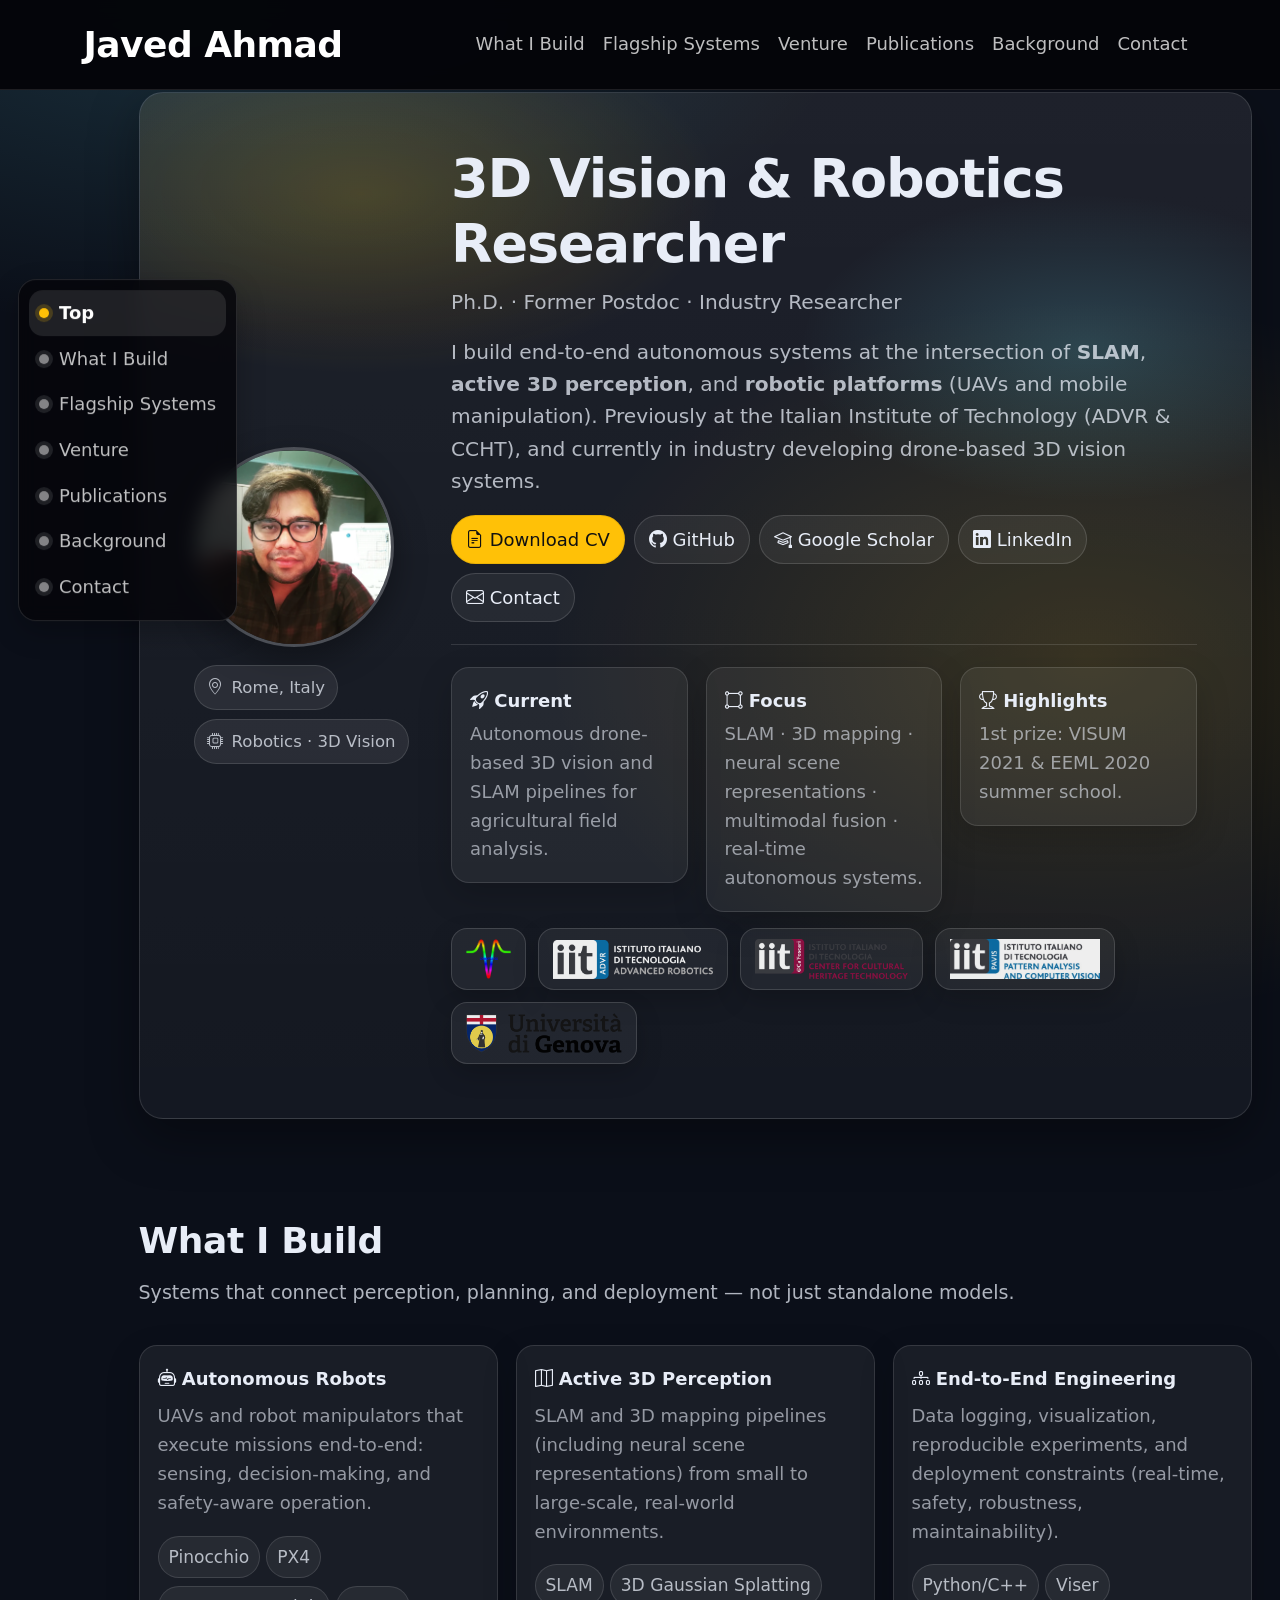
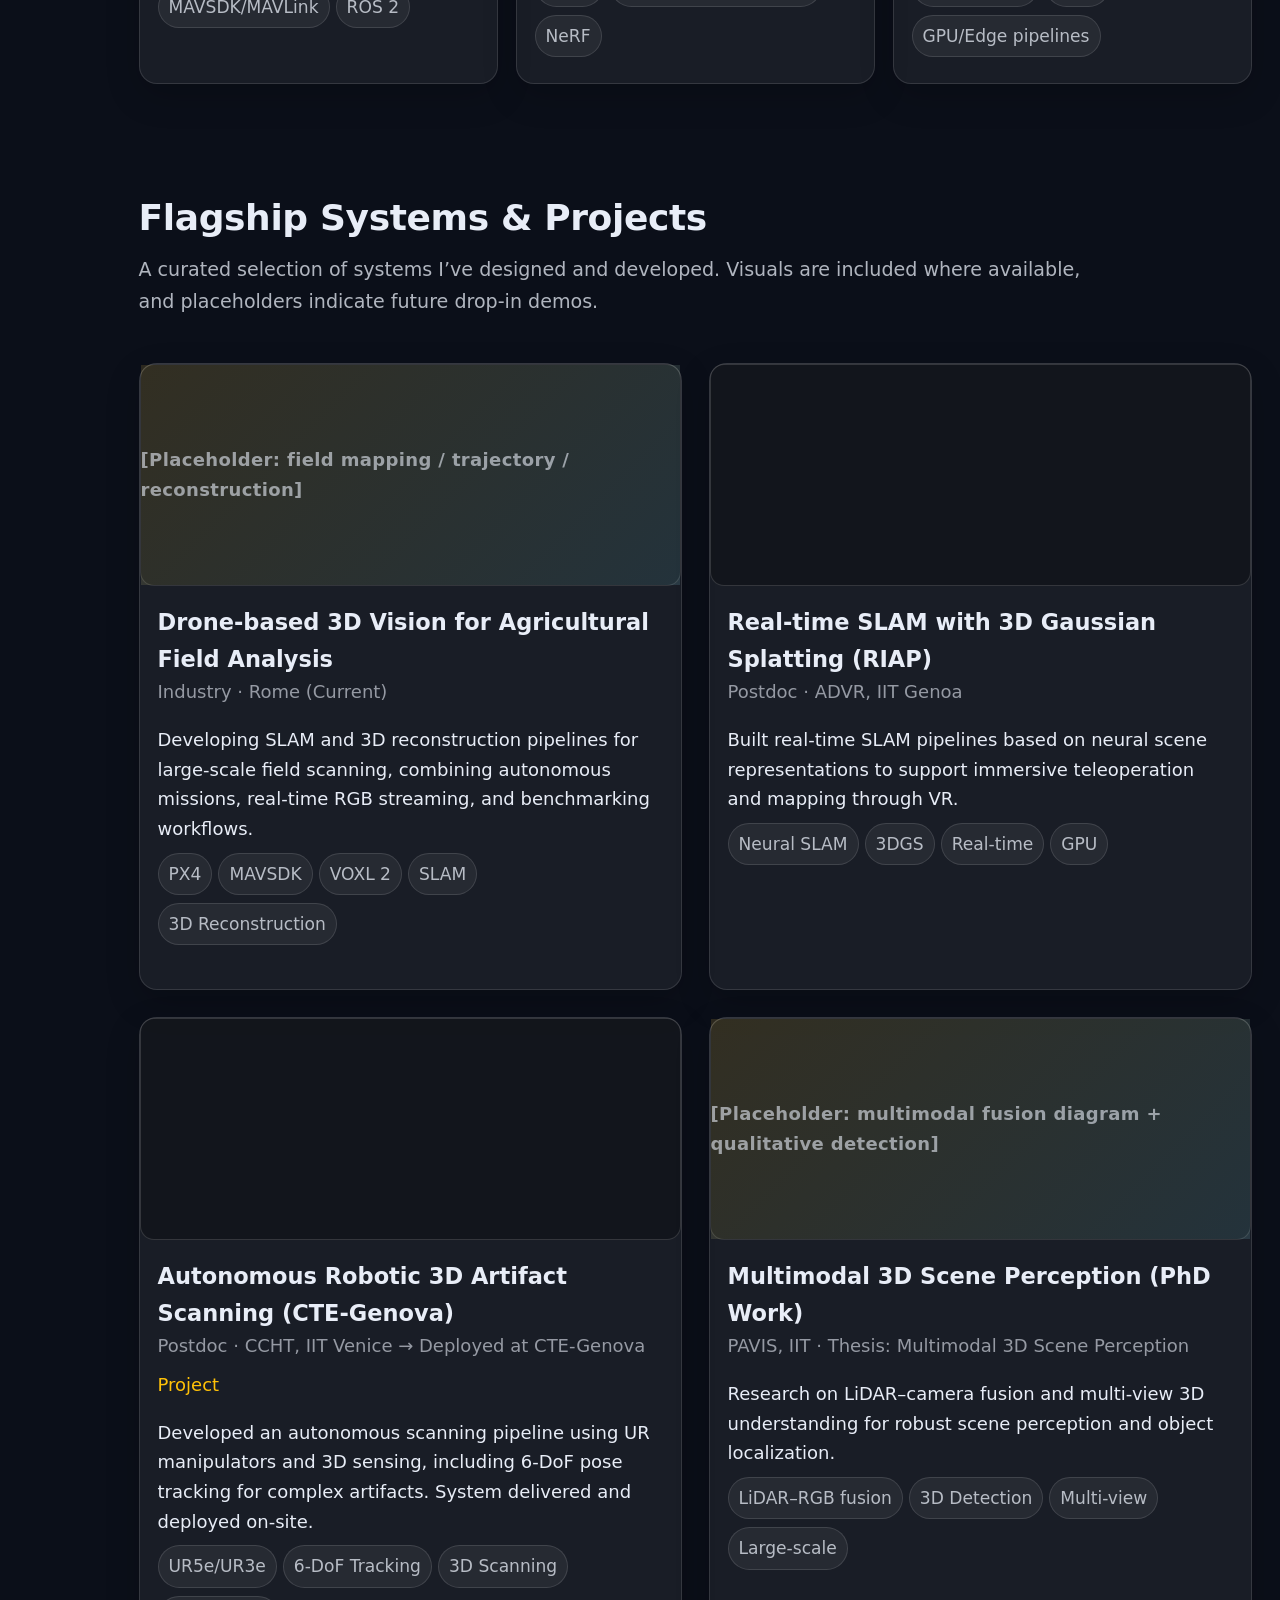
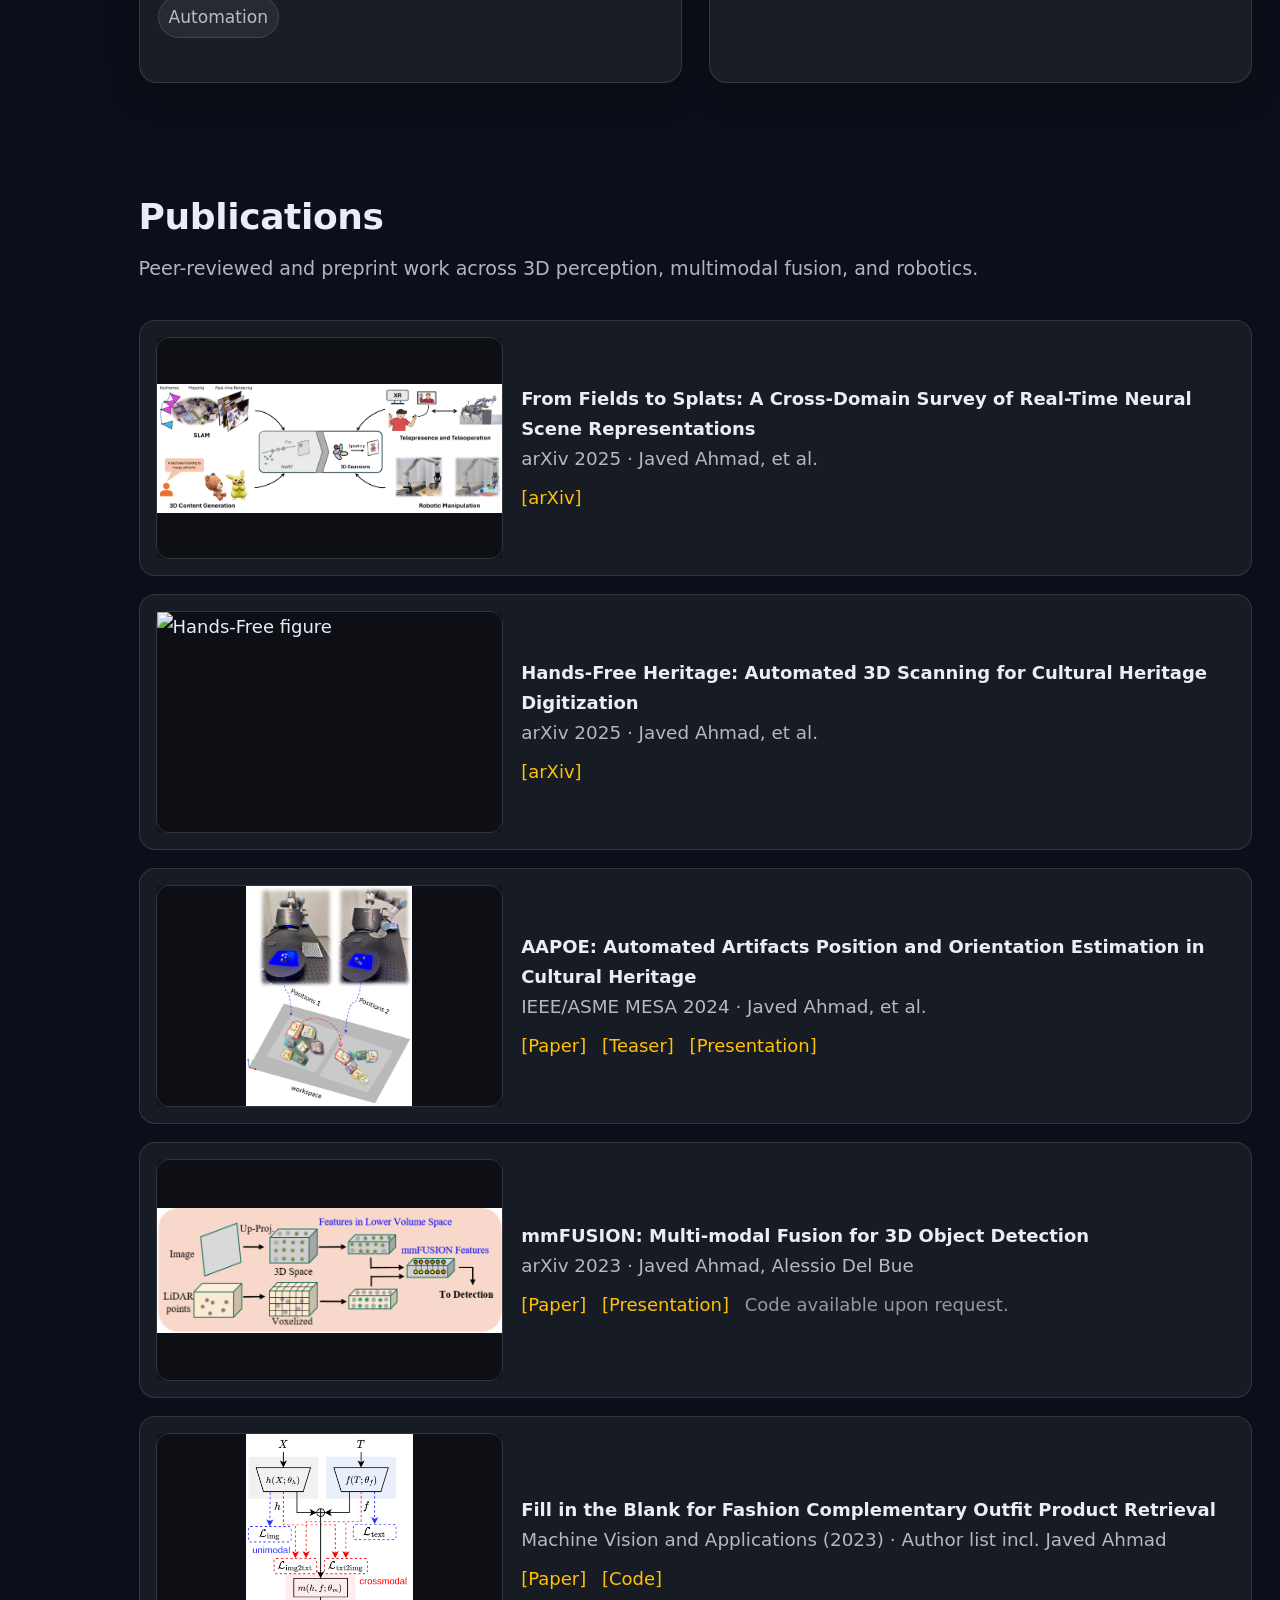
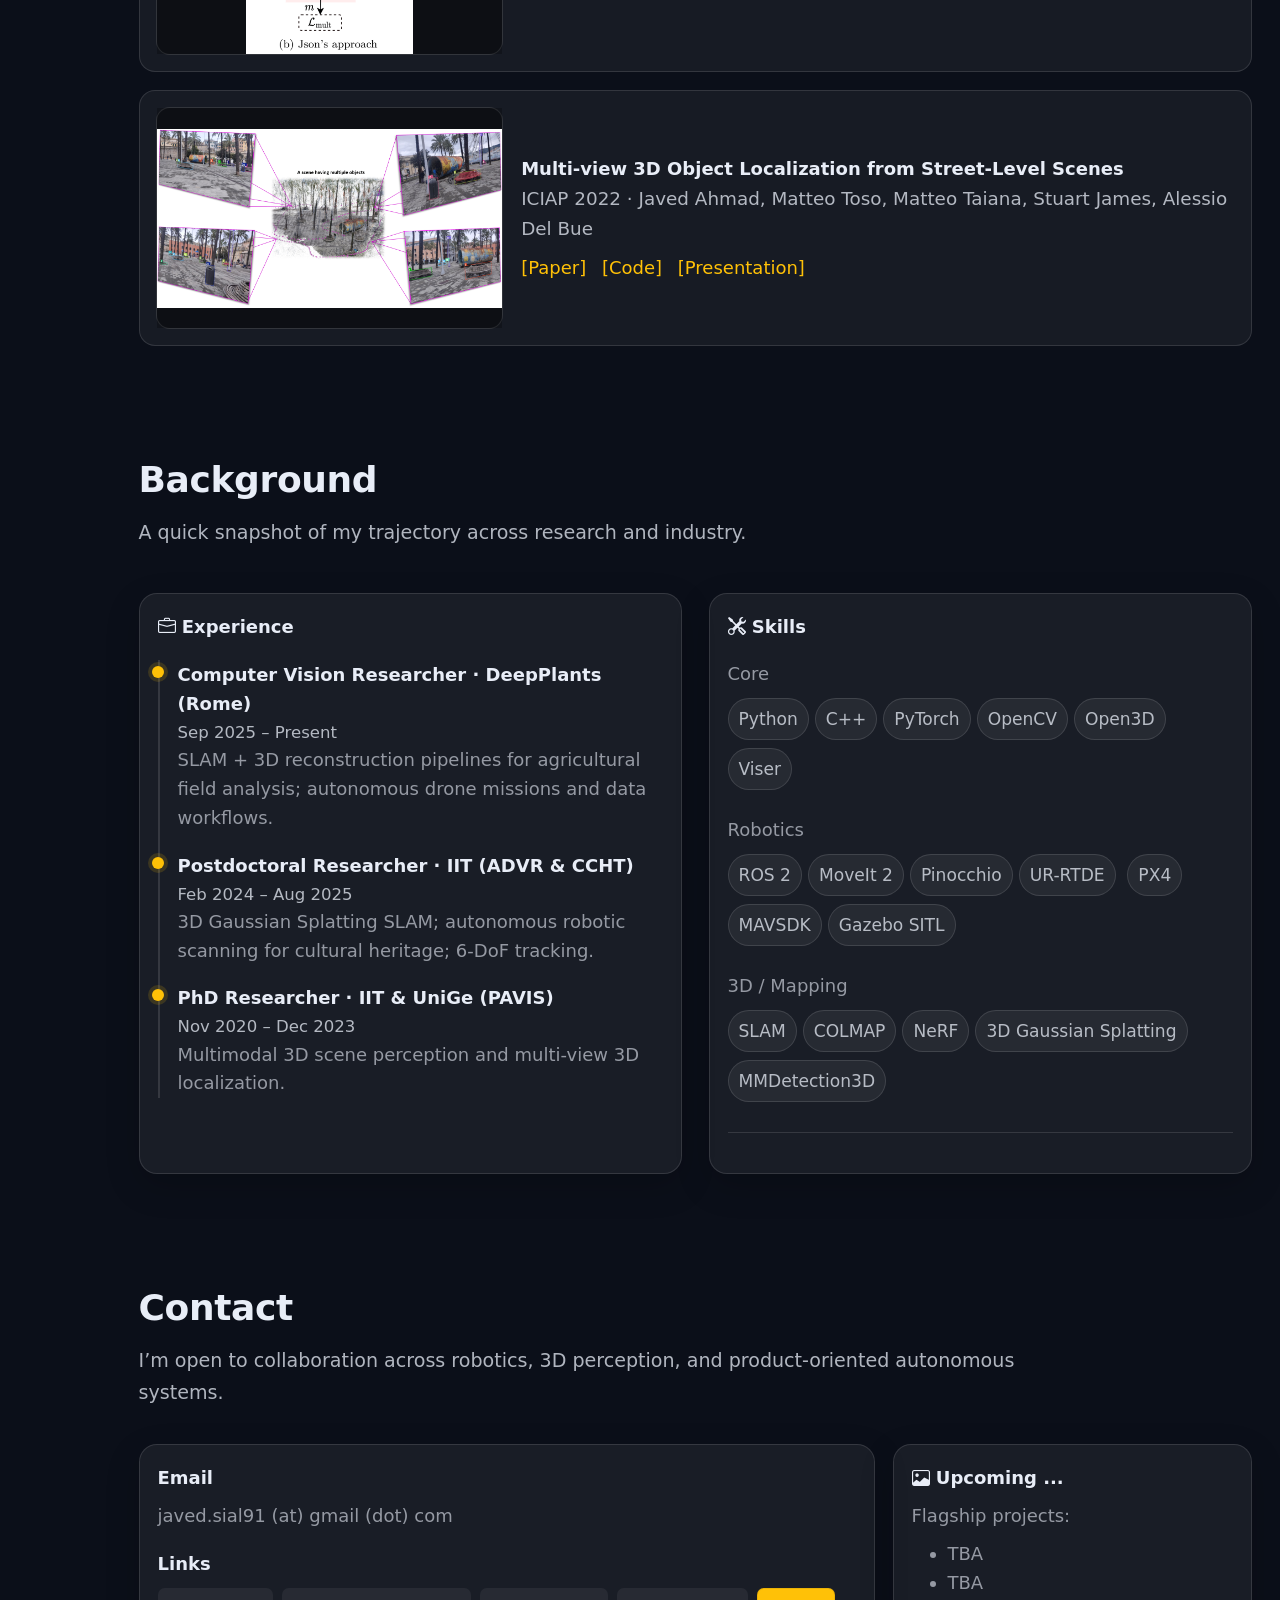
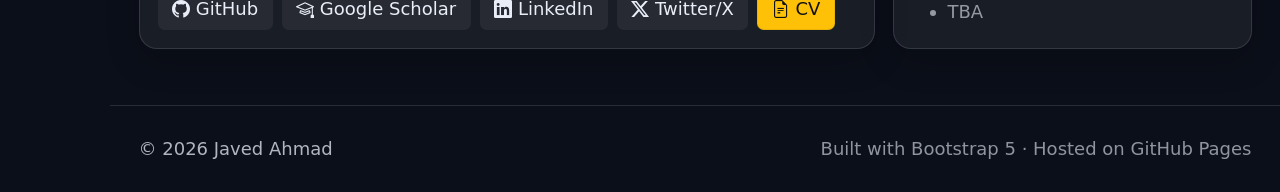
==== commit 0cb8ebc9: "updates" ====
--- a/index.html
+++ b/index.html
@@ -683,68 +683,72 @@
     </div>
   </section>
 
-  <!-- VENTURE -->
-  <section id="venture">
-    <div class="container">
-      <h2 class="section-title">Startup Direction: Autonomous Product Digitization</h2>
-      <p class="section-lead">
-        I’m prototyping an autonomous robotic platform that digitizes physical products into standardized, high-quality 3D assets with minimal supervision.
-      </p>
-
-      <div class="row g-4 mt-2">
-        <div class="col-lg-7">
-          <div class="glass card-pad h-100">
-            <div class="fw-bold mb-2"><i class="bi bi-lightning-charge"></i> The Core Idea</div>
-            <p class="mb-2 small-muted">
-              Product digitization today is often manual, expensive, and hard to scale. The key insight is to treat digitization as an
-              <strong>embodied intelligence</strong> problem: the robot actively decides where to move and what to observe, adapting to each object and scene.
-            </p>
-
-            <div class="divider"></div>
-
-            <div class="fw-bold mb-2"><i class="bi bi-gear"></i> System (high level)</div>
-            <ul class="small-muted mb-0">
-                <li>Mobile robotic platform with integrated perception and actuation</li>
-                <li>Localization and scene understanding for object-aware interaction</li>
-                <li>Adaptive data acquisition driven by scene geometry</li>
-                <li>Automated generation of standardized 3D assets</li>
-            </ul>
-            <p class="small-muted mt-3">
+<!--
+VENTURE SECTION DISABLED
+
+<section id="venture">
+  <div class="container">
+    <h2 class="section-title">Startup Direction: Autonomous Product Digitization</h2>
+    <p class="section-lead">
+      I’m prototyping an autonomous robotic platform that digitizes physical products into standardized, high-quality 3D assets with minimal supervision.
+    </p>
+
+    <div class="row g-4 mt-2">
+      <div class="col-lg-7">
+        <div class="glass card-pad h-100">
+          <div class="fw-bold mb-2"><i class="bi bi-lightning-charge"></i> The Core Idea</div>
+          <p class="mb-2 small-muted">
+            Product digitization today is often manual, expensive, and hard to scale. The key insight is to treat digitization as an
+            <strong>embodied intelligence</strong> problem: the robot actively decides where to move and what to observe, adapting to each object and scene.
+          </p>
+
+          <div class="divider"></div>
+
+          <div class="fw-bold mb-2"><i class="bi bi-gear"></i> System (high level)</div>
+          <ul class="small-muted mb-0">
+            <li>Mobile robotic platform with integrated perception and actuation</li>
+            <li>Localization and scene understanding for object-aware interaction</li>
+            <li>Adaptive data acquisition driven by scene geometry</li>
+            <li>Automated generation of standardized 3D assets</li>
+          </ul>
+          <p class="small-muted mt-3">
             This section outlines a research-driven product direction; technical details and system design
             are intentionally abstracted at this stage.
-            </p>
-          </div>
-        </div>
-
-        <div class="col-lg-5">
-          <div class="glass h-100">
-            <div class="media-box">
-              <div class="media-placeholder">[Placeholder: architecture diagram / concept illustration]</div>
-            </div>
-            <div class="card-pad">
-              <div class="fw-bold mb-2"><i class="bi bi-bullseye"></i> Target Applications</div>
-              <div class="mb-3">
-                <span class="tag">E-commerce catalogs</span>
-                <span class="tag">Product visualization</span>
-                <span class="tag">XR/AR content</span>
-                <span class="tag">Marketing assets</span>
-              </div>
-
-              <div class="fw-bold mb-2"><i class="bi bi-people"></i> Collaboration</div>
-              <div class="small-muted">
-                I’m exploring funding and collaboration opportunities (technical + business).
-                If you’re working on digitization pipelines, 3D commerce, or robotics productization, feel free to reach out.
-              </div>
-            </div>
-          </div>
+          </p>
         </div>
       </div>
 
-      <p class="small-muted mt-3">
-        <!-- (This section summarizes my current concept direction and prototype work; details will evolve as the system matures.) -->
-      </p>
+      <div class="col-lg-5">
+        <div class="glass h-100">
+          <div class="media-box">
+            <div class="media-placeholder">[Placeholder: architecture diagram / concept illustration]</div>
+          </div>
+          <div class="card-pad">
+            <div class="fw-bold mb-2"><i class="bi bi-bullseye"></i> Target Applications</div>
+            <div class="mb-3">
+              <span class="tag">E-commerce catalogs</span>
+              <span class="tag">Product visualization</span>
+              <span class="tag">XR/AR content</span>
+              <span class="tag">Marketing assets</span>
+            </div>
+
+            <div class="fw-bold mb-2"><i class="bi bi-people"></i> Collaboration</div>
+            <div class="small-muted">
+              I’m exploring funding and collaboration opportunities (technical + business).
+              If you’re working on digitization pipelines, 3D commerce, or robotics productization, feel free to reach out.
+            </div>
+          </div>
+        </div>
+      </div>
     </div>
-  </section>
+
+    <p class="small-muted mt-3">
+      This section summarizes my current concept direction and prototype work; details will evolve as the system matures.
+    </p>
+  </div>
+</section>
+
+-->
 
   <!-- PUBLICATIONS -->
   <section id="publications">
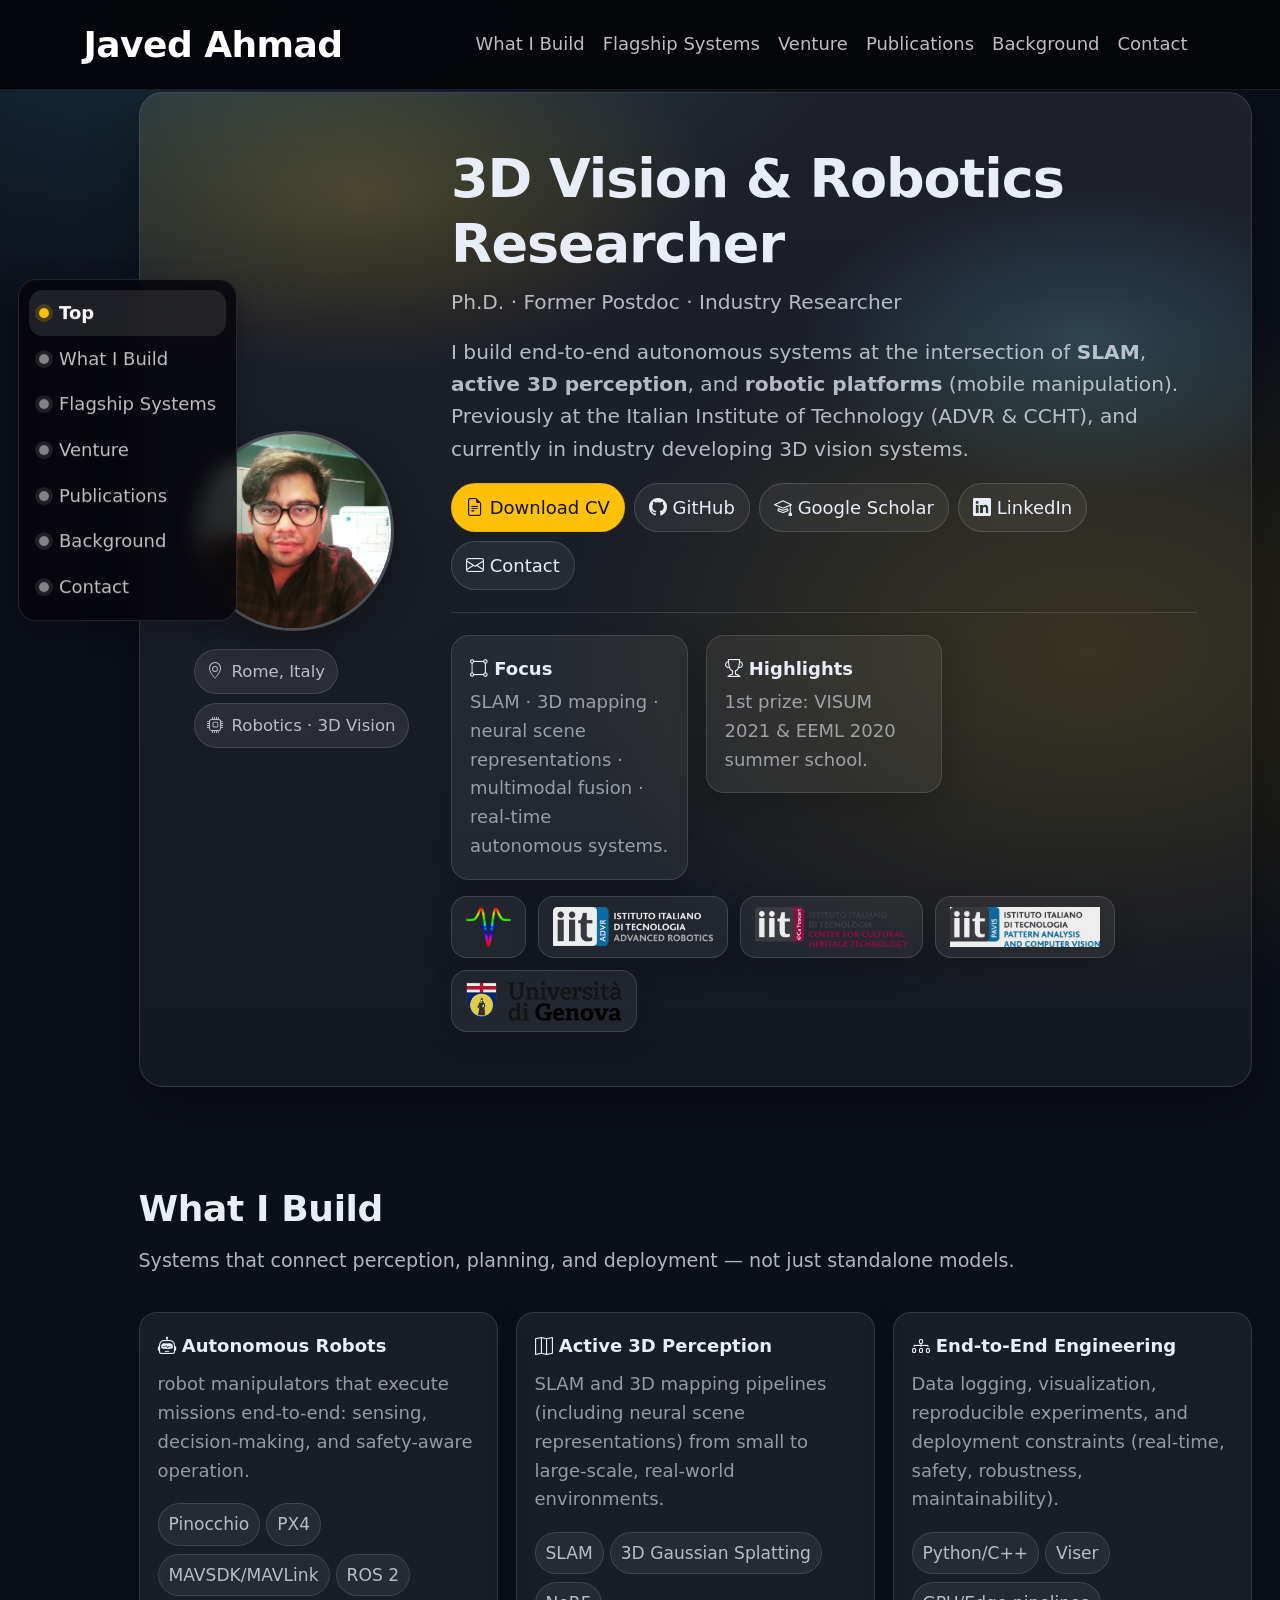
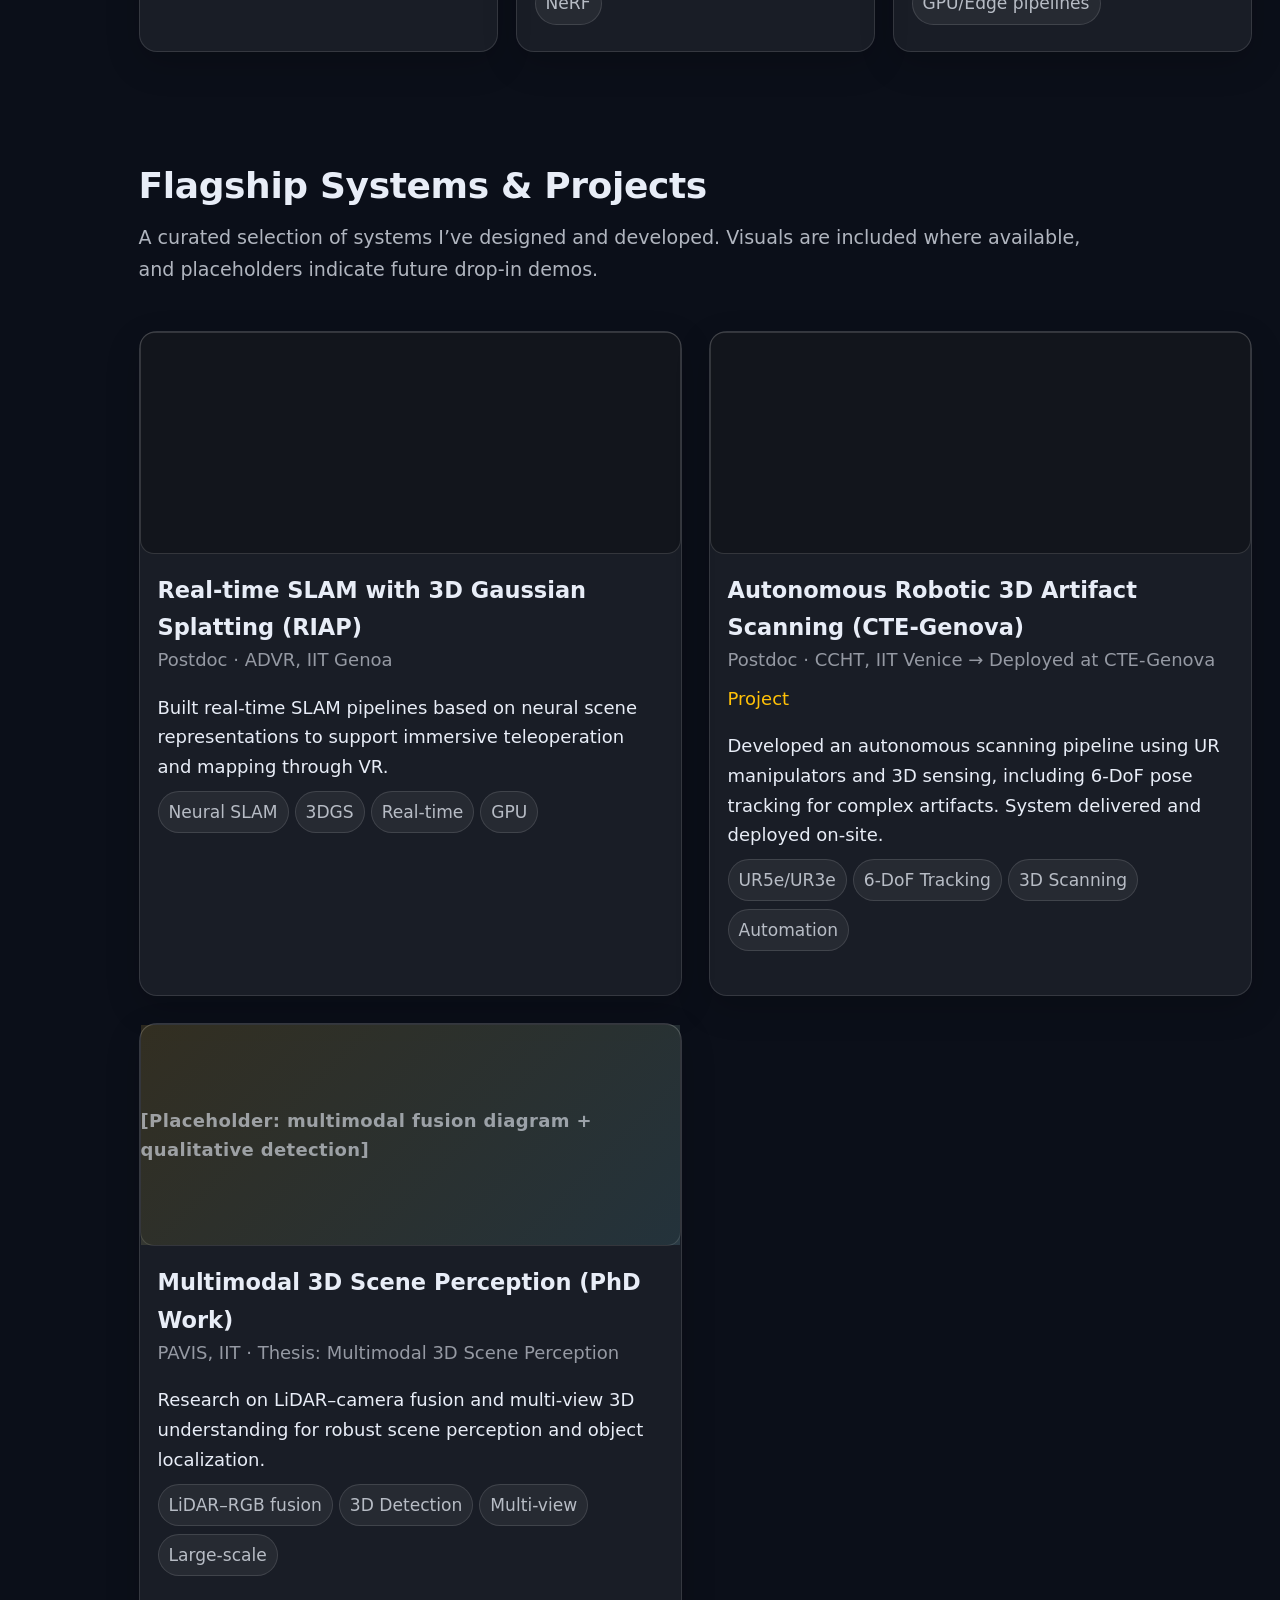
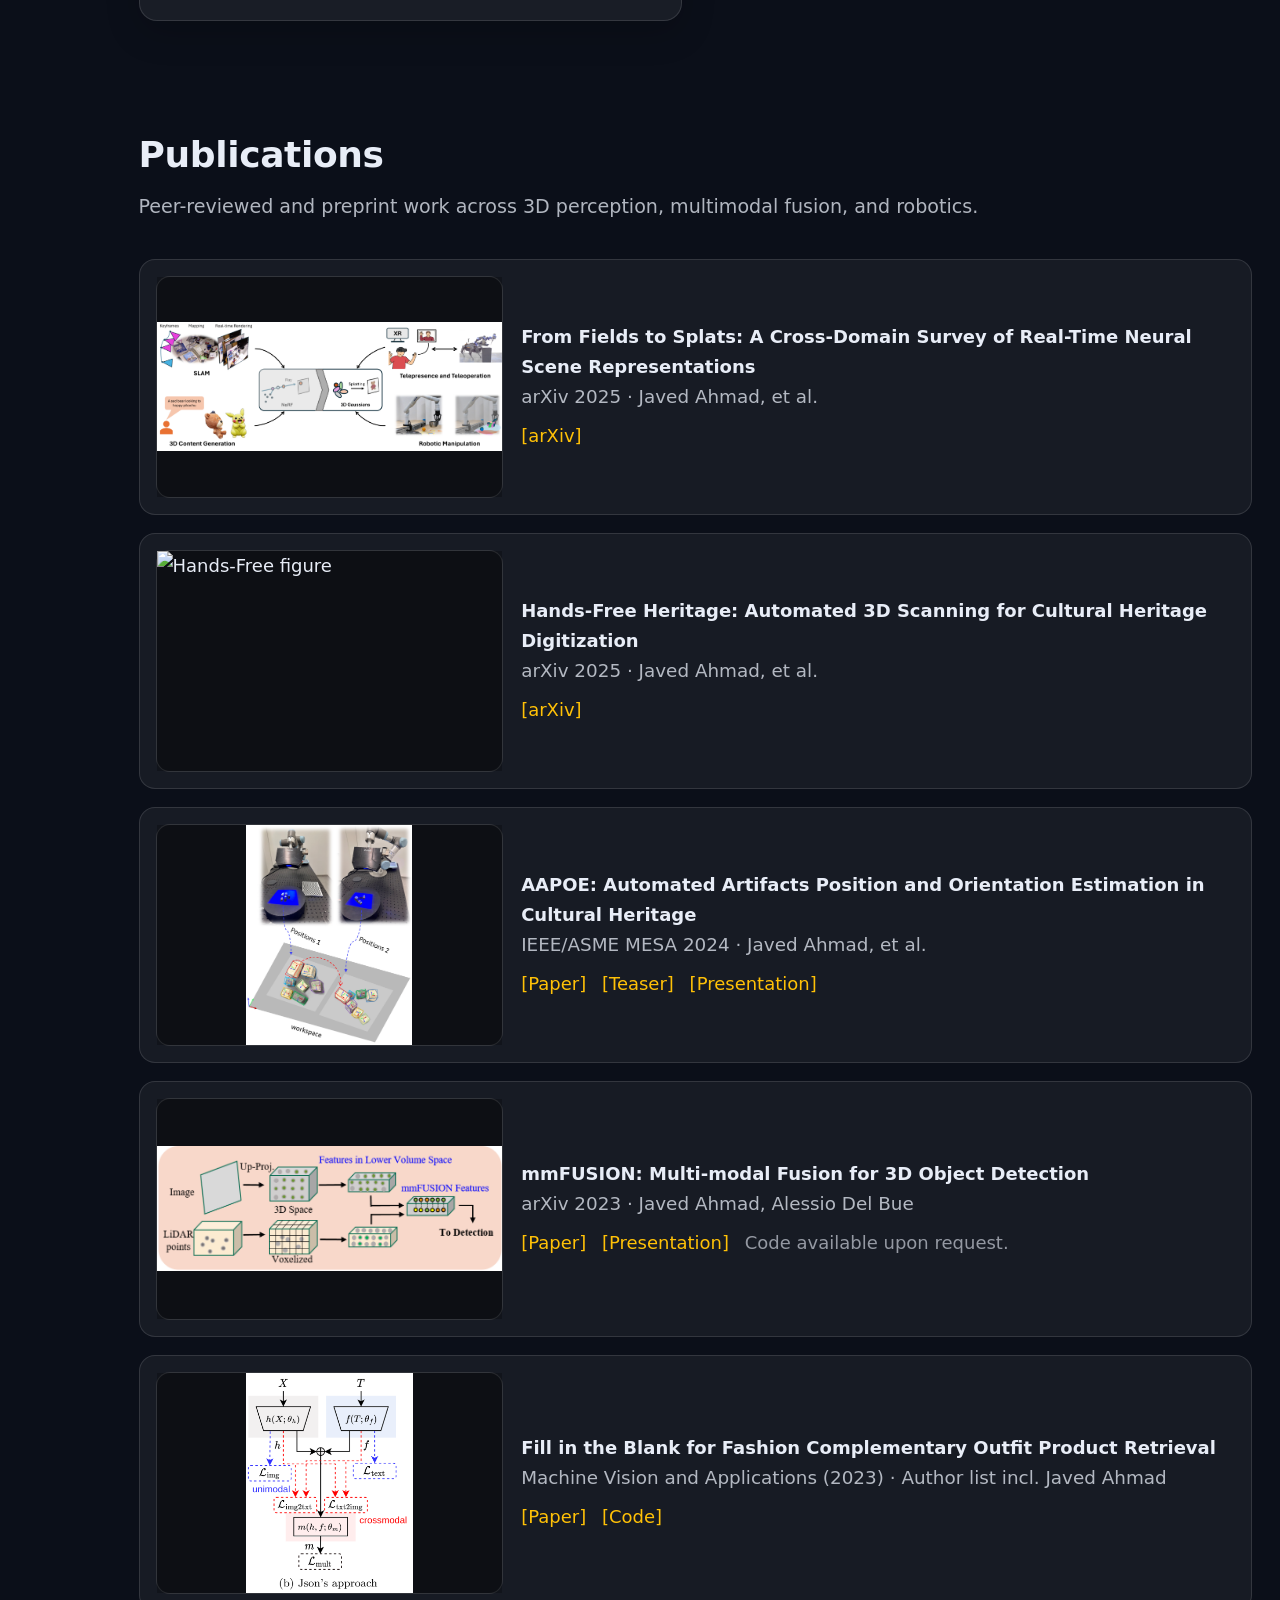
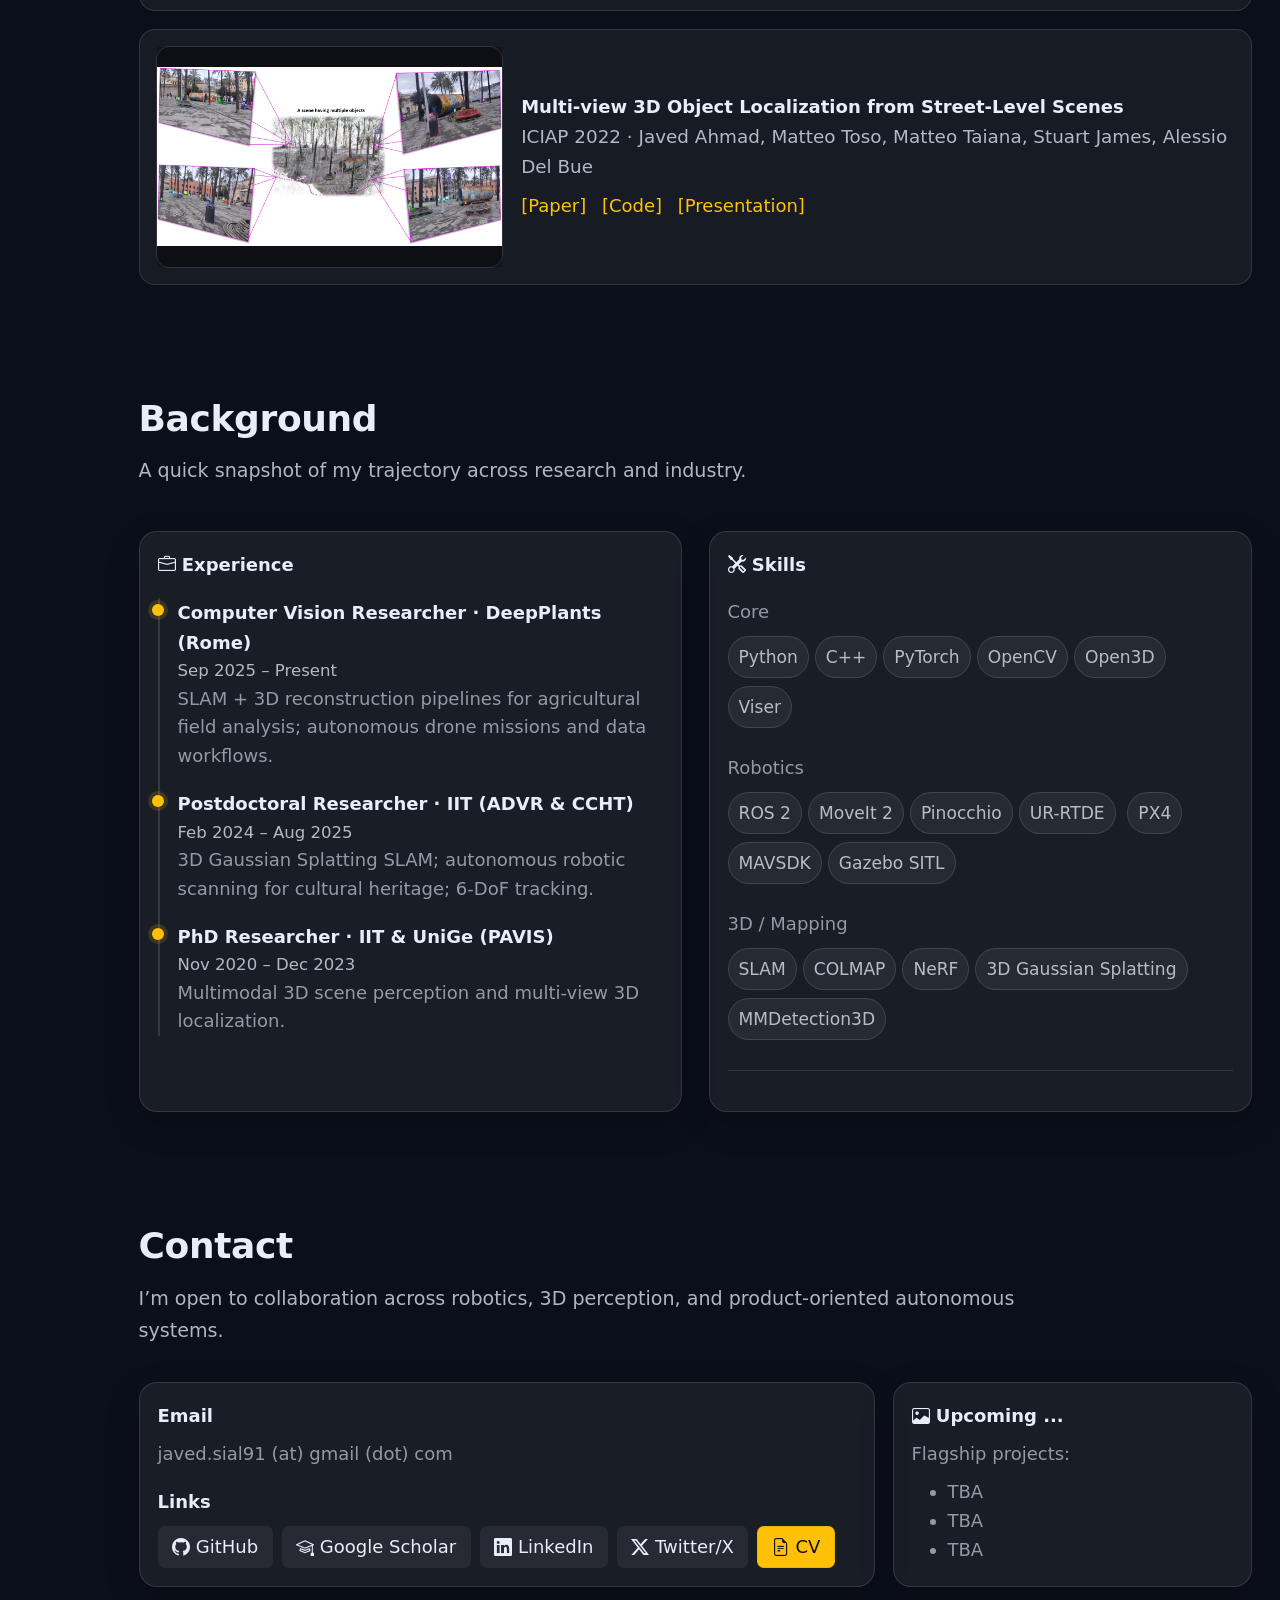
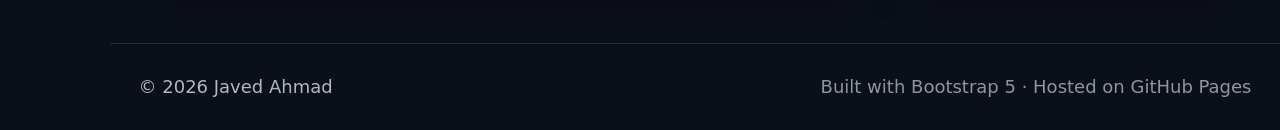
==== commit 8db6073b: "updates" ====
--- a/index.html
+++ b/index.html
@@ -448,9 +448,9 @@
             <p class="subtitle">Ph.D. · Former Postdoc · Industry Researcher</p>
             <p class="subtitle mb-3">
               I build end-to-end autonomous systems at the intersection of <strong>SLAM</strong>,
-              <strong>active 3D perception</strong>, and <strong>robotic platforms</strong> (UAVs and mobile manipulation).
+              <strong>active 3D perception</strong>, and <strong>robotic platforms</strong> (mobile manipulation).
               Previously at the Italian Institute of Technology (ADVR & CCHT), and currently in industry developing
-              drone-based 3D vision systems.
+              3D vision systems.
             </p>
 
             <div class="d-flex flex-wrap gap-2 cta-row">
@@ -464,12 +464,15 @@
             <div class="divider"></div>
 
             <div class="row g-3">
+            <!--
               <div class="col-lg-4">
                 <div class="glass card-pad">
                   <div class="fw-bold mb-1"><i class="bi bi-rocket-takeoff"></i> Current</div>
                   <div class="small-muted">Autonomous drone-based 3D vision and SLAM pipelines for agricultural field analysis.</div>
                 </div>
               </div>
+            -->
+              
               <div class="col-lg-4">
                 <div class="glass card-pad">
                   <div class="fw-bold mb-1"><i class="bi bi-bounding-box-circles"></i> Focus</div>
@@ -513,7 +516,7 @@
           <div class="glass card-pad h-100">
             <div class="fw-bold mb-2"><i class="bi bi-robot"></i> Autonomous Robots</div>
             <div class="small-muted">
-              UAVs and robot manipulators that execute missions end-to-end: sensing, decision-making, and safety-aware operation.
+              robot manipulators that execute missions end-to-end: sensing, decision-making, and safety-aware operation.
             </div>
             <div class="mt-3">
               <span class="tag">Pinocchio</span><span class="tag">PX4</span><span class="tag">MAVSDK/MAVLink</span><span class="tag">ROS 2</span>
@@ -558,38 +561,9 @@
       </p>
 
       <div class="row g-4 mt-2">
-
-        <!-- Project 1: DeepPlants / Field SLAM -->
-        <div class="col-lg-6">
-          <div class="glass h-100">
-            <div class="media-box">
-              <!-- Replace with a real thumbnail (GIF/PNG) or a short looping MP4 -->
-              <div class="media-placeholder">[Placeholder: field mapping / trajectory / reconstruction]</div>
-            </div>
-            <div class="card-pad">
-              <div class="d-flex flex-wrap justify-content-between align-items-start gap-2">
-                <div>
-                  <div class="fw-bold fs-5">Drone-based 3D Vision for Agricultural Field Analysis</div>
-                  <div class="small-muted">Industry · Rome (Current)</div>
-                </div>
-              </div>
-
-              <p class="mt-3 mb-2">
-                Developing SLAM and 3D reconstruction pipelines for large-scale field scanning, combining autonomous missions,
-                real-time RGB streaming, and benchmarking workflows.
-              </p>
-
-              <div class="mb-3">
-                <span class="tag">PX4</span><span class="tag">MAVSDK</span><span class="tag">VOXL 2</span><span class="tag">SLAM</span><span class="tag">3D Reconstruction</span>
-              </div>
-
-              <div class="small-muted">
-                <!-- <strong>What to show here:</strong> one GIF of trajectory + map, one sample orthomosaic/point cloud, one “pipeline” diagram. -->
-              </div>
-            </div>
-          </div>
-        </div>
-
+  
+      <!-- Project 1: DeepPlants / Field SLAM  -->
+ 
         <!-- Project 2: Gaussian Splatting SLAM -->
         <div class="col-lg-6">
           <div class="glass h-100">
@@ -683,72 +657,6 @@
     </div>
   </section>
 
-<!--
-VENTURE SECTION DISABLED
-
-<section id="venture">
-  <div class="container">
-    <h2 class="section-title">Startup Direction: Autonomous Product Digitization</h2>
-    <p class="section-lead">
-      I’m prototyping an autonomous robotic platform that digitizes physical products into standardized, high-quality 3D assets with minimal supervision.
-    </p>
-
-    <div class="row g-4 mt-2">
-      <div class="col-lg-7">
-        <div class="glass card-pad h-100">
-          <div class="fw-bold mb-2"><i class="bi bi-lightning-charge"></i> The Core Idea</div>
-          <p class="mb-2 small-muted">
-            Product digitization today is often manual, expensive, and hard to scale. The key insight is to treat digitization as an
-            <strong>embodied intelligence</strong> problem: the robot actively decides where to move and what to observe, adapting to each object and scene.
-          </p>
-
-          <div class="divider"></div>
-
-          <div class="fw-bold mb-2"><i class="bi bi-gear"></i> System (high level)</div>
-          <ul class="small-muted mb-0">
-            <li>Mobile robotic platform with integrated perception and actuation</li>
-            <li>Localization and scene understanding for object-aware interaction</li>
-            <li>Adaptive data acquisition driven by scene geometry</li>
-            <li>Automated generation of standardized 3D assets</li>
-          </ul>
-          <p class="small-muted mt-3">
-            This section outlines a research-driven product direction; technical details and system design
-            are intentionally abstracted at this stage.
-          </p>
-        </div>
-      </div>
-
-      <div class="col-lg-5">
-        <div class="glass h-100">
-          <div class="media-box">
-            <div class="media-placeholder">[Placeholder: architecture diagram / concept illustration]</div>
-          </div>
-          <div class="card-pad">
-            <div class="fw-bold mb-2"><i class="bi bi-bullseye"></i> Target Applications</div>
-            <div class="mb-3">
-              <span class="tag">E-commerce catalogs</span>
-              <span class="tag">Product visualization</span>
-              <span class="tag">XR/AR content</span>
-              <span class="tag">Marketing assets</span>
-            </div>
-
-            <div class="fw-bold mb-2"><i class="bi bi-people"></i> Collaboration</div>
-            <div class="small-muted">
-              I’m exploring funding and collaboration opportunities (technical + business).
-              If you’re working on digitization pipelines, 3D commerce, or robotics productization, feel free to reach out.
-            </div>
-          </div>
-        </div>
-      </div>
-    </div>
-
-    <p class="small-muted mt-3">
-      This section summarizes my current concept direction and prototype work; details will evolve as the system matures.
-    </p>
-  </div>
-</section>
-
--->
 
   <!-- PUBLICATIONS -->
   <section id="publications">
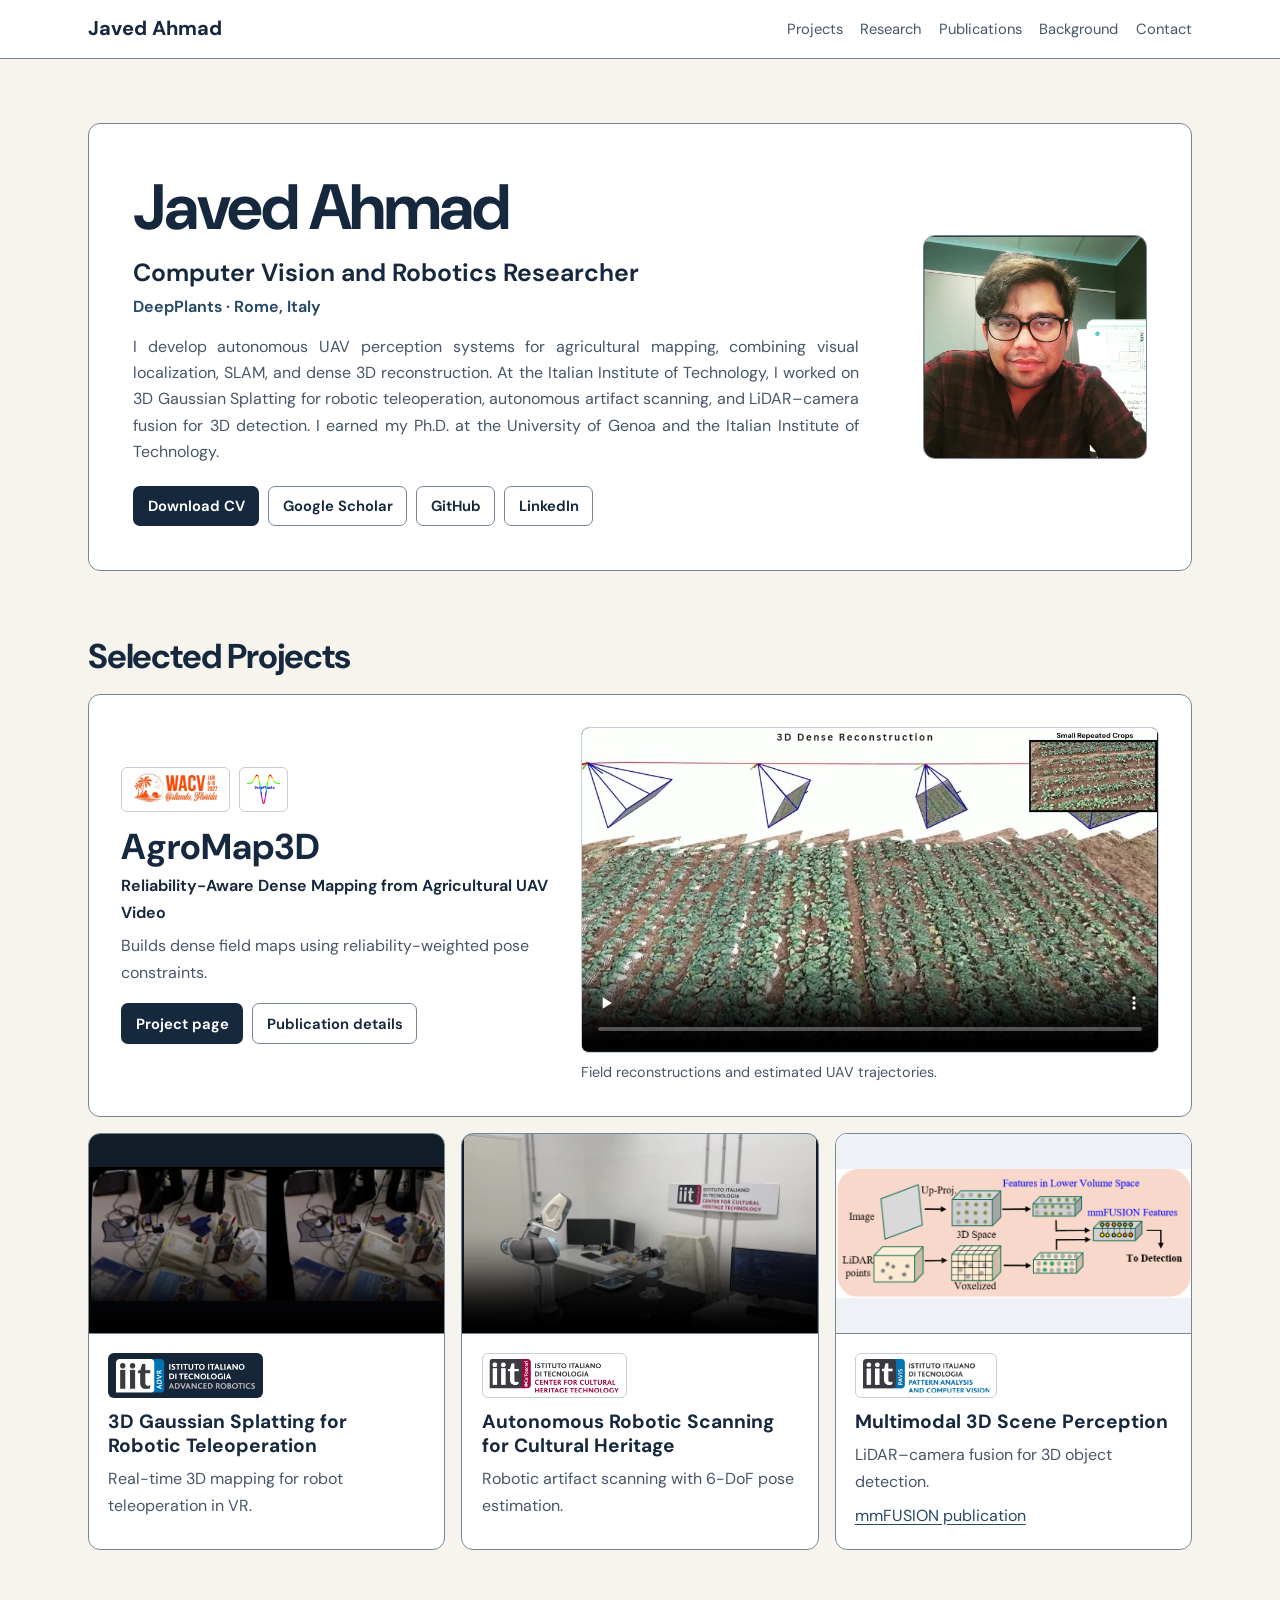
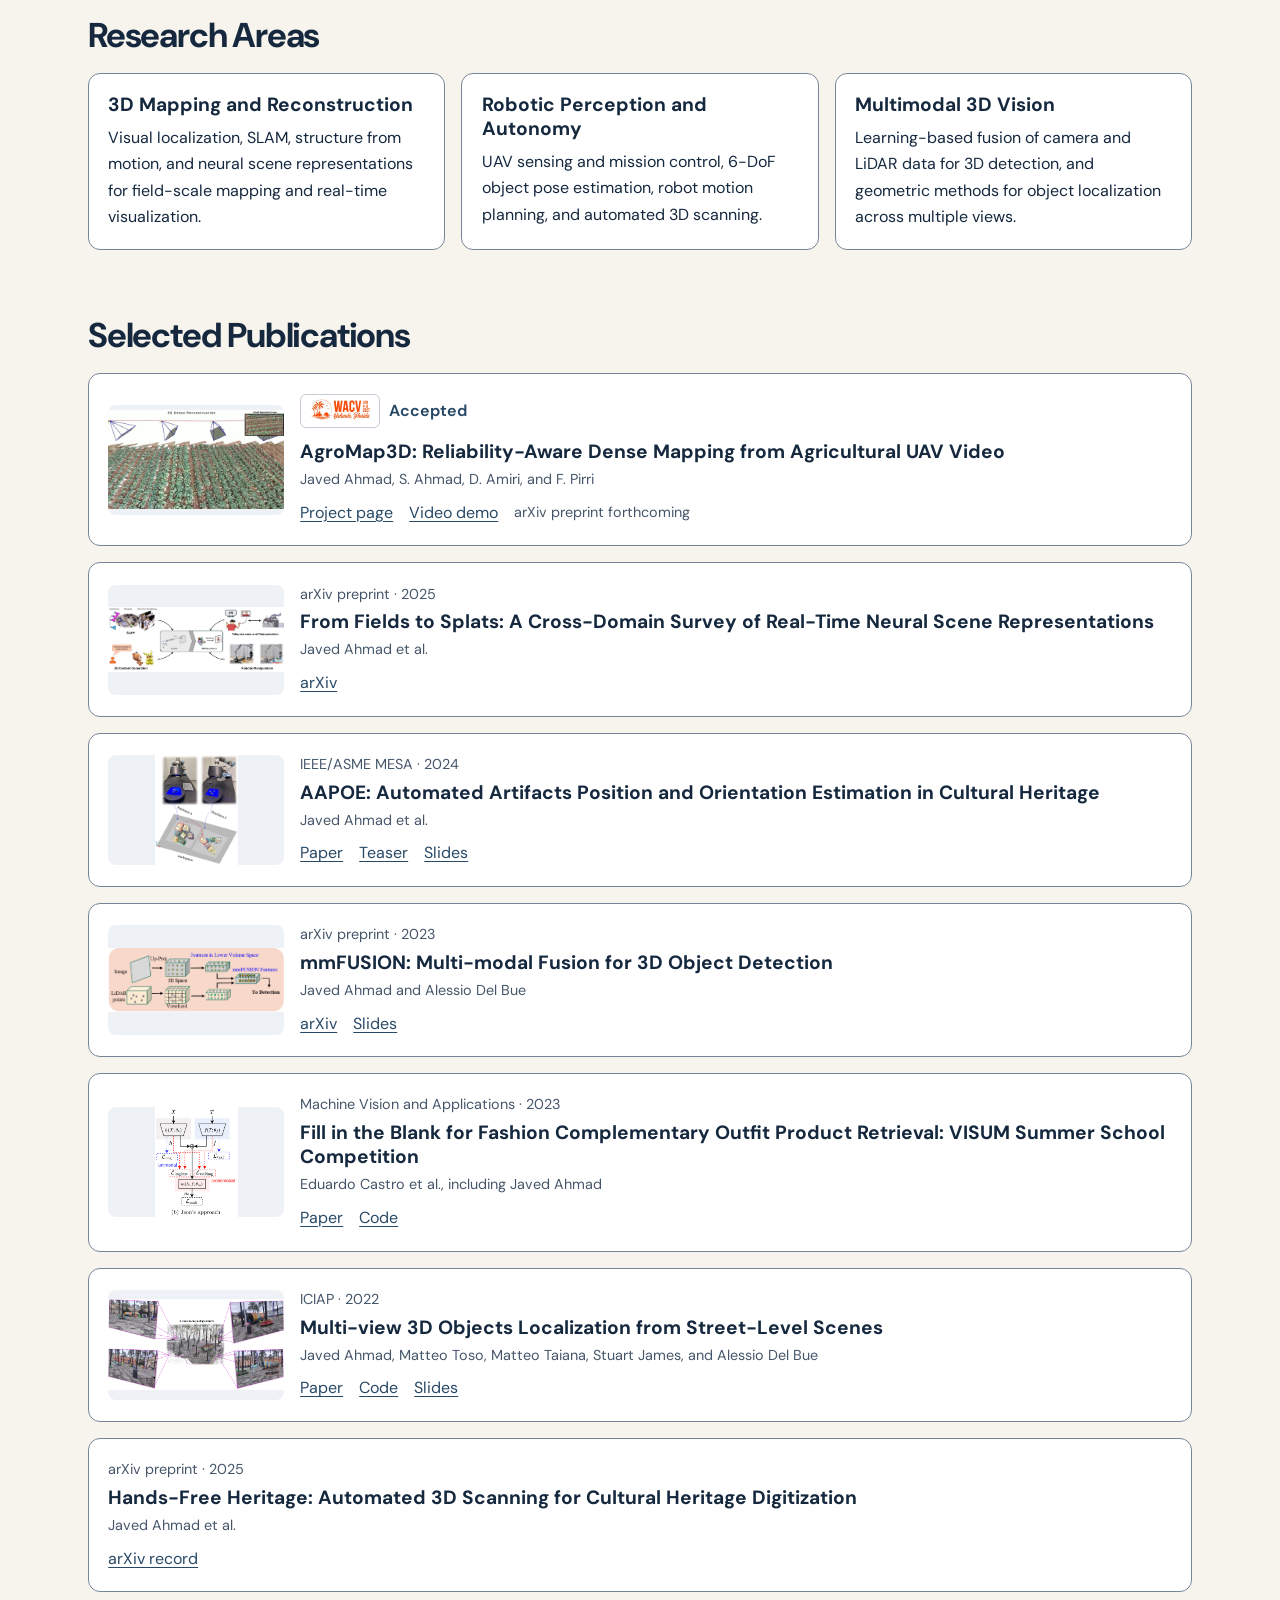
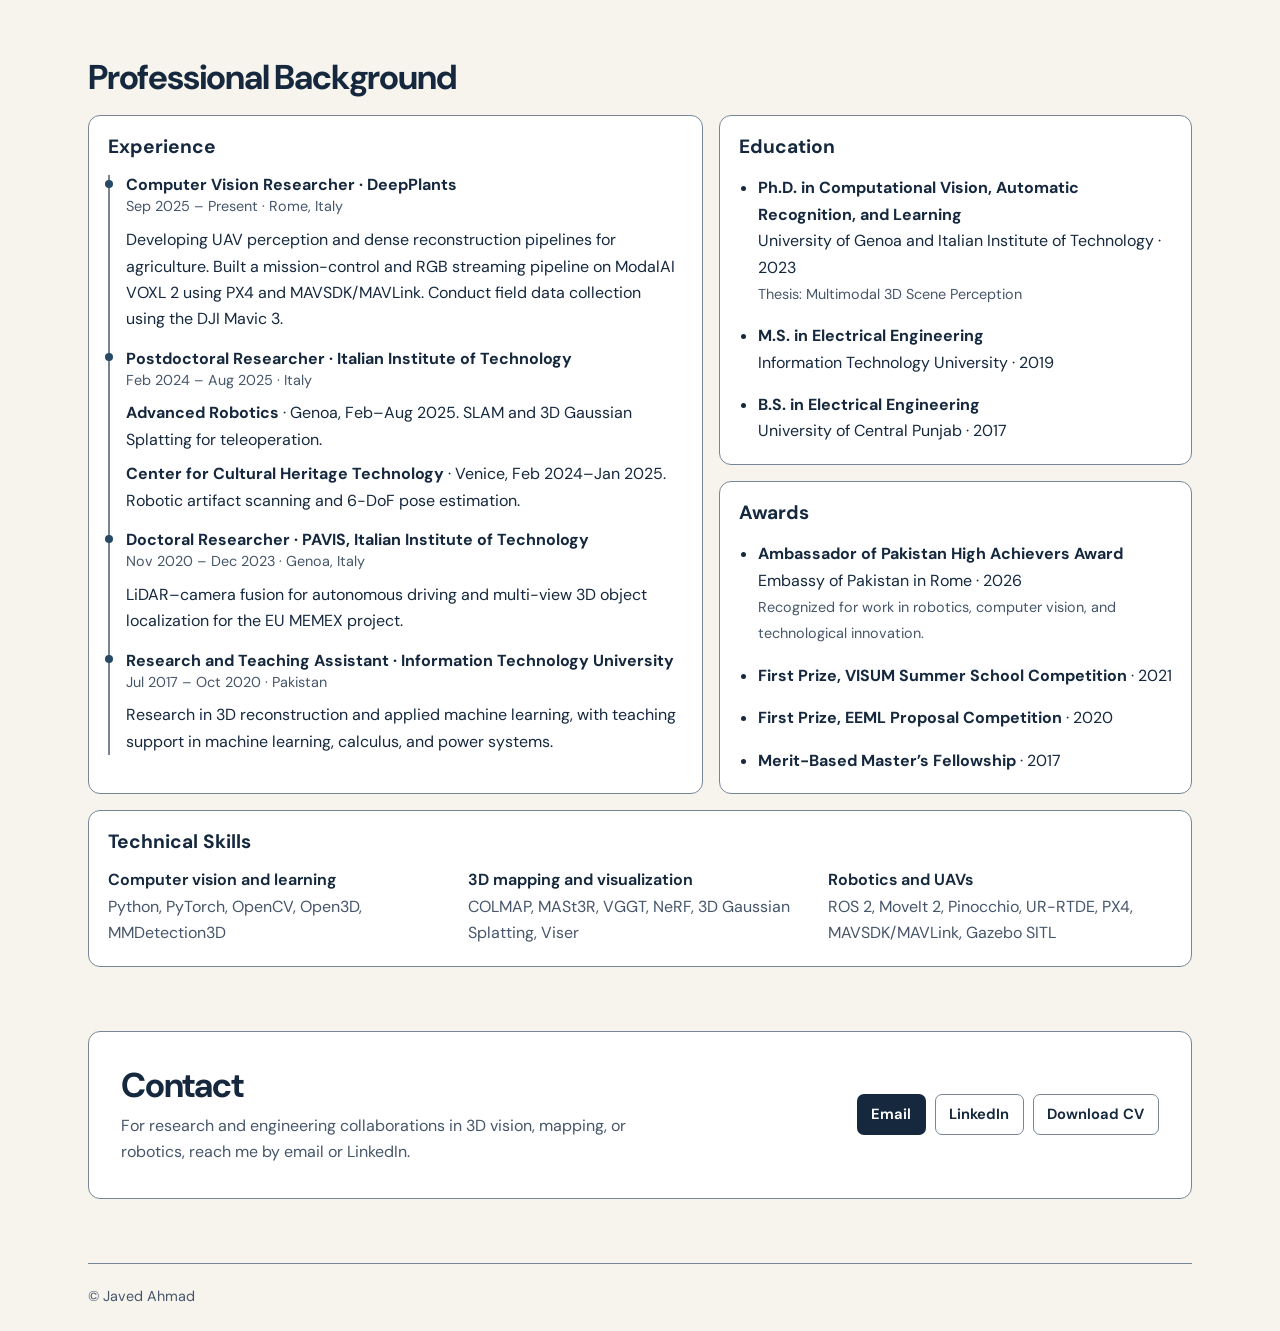
==== commit 768b0e84: "Update research portfolio and feature AgroMap3D" ====
--- a/index.html
+++ b/index.html
@@ -1,943 +1,322 @@
 <!doctype html>
 <html lang="en">
 <head>
-  <meta charset="utf-8" />
-  <meta name="viewport" content="width=device-width, initial-scale=1" />
-  <title>Javed Ahmad — Robotics & 3D Vision</title>
-
-  <!-- Bootstrap 5 -->
-  <link href="https://cdn.jsdelivr.net/npm/bootstrap@5.3.3/dist/css/bootstrap.min.css" rel="stylesheet">
-  <!-- Bootstrap Icons -->
-  <link href="https://cdn.jsdelivr.net/npm/bootstrap-icons@1.11.3/font/bootstrap-icons.css" rel="stylesheet">
-
-  <style>
-    :root{
-      --bg: #0b0f19;
-      --text: #e8edf7;
-      --muted: rgba(232,237,247,0.75);
-      --muted-2: rgba(232,237,247,0.60);
-      --line: rgba(255,255,255,0.12);
-      --brand: #ffc107;
-      --shadow: 0 18px 50px rgba(0,0,0,0.35);
-      --radius: 18px;
-
-      /* navbar colors */
-      --nav-bg: rgba(5, 6, 10, 0.98);
-      --nav-border: rgba(255,255,255,0.10);
-
-    }
-    :root{
-    --nav-offset: 90px;  /* adjust if needed */
-    }
-
-    /* Make anchor jumps stop below the fixed navbar */
-    section{
-    scroll-margin-top: var(--nav-offset);
-    }
-
-    /* Also cover the top anchor (hero container) */
-    #top{
-    scroll-margin-top: var(--nav-offset);
-    }
-
-    html { scroll-behavior: smooth; font-size: 18px; }
-    body{
-      font-family: system-ui, -apple-system, Segoe UI, Roboto, Helvetica, Arial, "Apple Color Emoji", "Segoe UI Emoji";
-      background:
-        radial-gradient(1200px 600px at 15% 0%, rgba(110,231,255,0.15), transparent 55%),
-        radial-gradient(900px 600px at 85% 10%, rgba(255,193,7,0.14), transparent 60%),
-        var(--bg);
-      line-height: 1.65;
-      color: var(--text);
-    }
-
-    a{ color: var(--brand); text-decoration: none; }
-    a:hover{ color: #ffd34d; text-decoration: underline; }
-
-    /* ===== TOP NAVBAR (keep dark ALWAYS for contrast) ===== */
-    .navbar{
-      background: var(--nav-bg) !important;
-      backdrop-filter: blur(10px);
-      border-bottom: 1px solid var(--nav-border);
-    }
-
-    .navbar-brand.name-brand{
-      color: #fff !important;
-      font-weight: 900;
-      letter-spacing: -0.015em;
-      font-size: 2.0rem;   /* important: don't use 2.5rem in navbar */
-    }
-
-    .nav-link{
-      color: rgba(255,255,255,0.74) !important;
-      font-weight: 500;
-    }
-    .nav-link:hover{
-      color: #ffffff !important;
-      text-decoration: none;
-    }
-    .nav-link.active{
-      color: var(--brand) !important; /* high-contrast active */
-      font-weight: 650;
-    }
-
-    .navbar i{ color: rgba(255,255,255,0.78); }
-
-    .navbar .navbar-toggler{
-      border-color: rgba(255,255,255,0.25);
-    }
-    .navbar .navbar-toggler-icon{
-      filter: brightness(0) invert(1);
-    }
-
-    /* ===== HERO ===== */
-    .hero{ padding: 92px 0 44px 0; }
-
-    .hero-card{
-      background: linear-gradient(180deg, rgba(255,255,255,0.08), rgba(255,255,255,0.04));
-      border: 1px solid var(--line);
-      border-radius: calc(var(--radius) + 6px);
-      box-shadow: var(--shadow);
-      overflow: hidden;
-      position: relative;
-    }
-    .hero-card::before{
-      content:"";
-      position:absolute; inset:-2px;
-      background:
-        radial-gradient(600px 300px at 20% 10%, rgba(255,193,7,0.18), transparent 60%),
-        radial-gradient(520px 280px at 85% 25%, rgba(110,231,255,0.18), transparent 55%);
-      pointer-events:none;
-      z-index:0;
-    }
-    .hero-card > .row{ position: relative; z-index: 1; }
-
-    .portrait{
-      width: 200px; height: 200px;
-      border-radius: 500px;
-      border: 3px solid rgba(255,255,255,0.22);
-      object-fit: cover;
-      box-shadow: 0 12px 32px rgba(0,0,0,0.35);
-    }
-
-    .badge-pill{
-      display:inline-flex; align-items:center; gap:8px;
-      padding: 8px 12px;
-      border-radius: 999px;
-      background: rgba(255,255,255,0.08);
-      border: 1px solid var(--line);
-      color: var(--muted);
-      font-size: 0.92rem;
-    }
-
-    .hero h1{ font-weight: 800; letter-spacing: -0.02em; }
-    .hero .subtitle{
-      color: var(--muted);
-      font-size: 1.12rem;
-      line-height: 1.6;
-    }
-
-    .cta-row a.btn{
-      border-radius: 999px;
-      padding: 10px 14px;
-      border: 1px solid rgba(255,255,255,0.14);
-    }
-    .btn-brand{
-      background: var(--brand);
-      color: #111;
-      border-color: rgba(0,0,0,0.08) !important;
-    }
-    .btn-brand:hover{ background:#ffd34d; color:#111; text-decoration:none; }
-    .btn-ghost{
-      background: rgba(255,255,255,0.06);
-      color: var(--text);
-    }
-    .btn-ghost:hover{ background: rgba(255,255,255,0.10); color: var(--text); text-decoration:none; }
-
-    /* ===== SECTIONS ===== */
-    section{ padding: 56px 0; }
-    .section-title{
-      font-weight: 800;
-      letter-spacing: -0.01em;
-      margin-bottom: 14px;
-    }
-    .section-lead{
-      color: var(--muted);
-      max-width: 78ch;
-      font-size: 1.06rem;
-      line-height: 1.7;
-    }
-
-    /* ===== CARDS ===== */
-    .glass{
-      background: rgba(255,255,255,0.06);
-      border: 1px solid var(--line);
-      border-radius: var(--radius);
-      box-shadow: 0 12px 34px rgba(0,0,0,0.18);
-      transition: transform 0.18s ease, border-color 0.18s ease;
-    }
-    .glass:hover{
-      border-color: rgba(255,255,255,0.18);
-      transform: translateY(-2px);
-    }
-    .card-pad{ padding: 18px; }
-
-    .tag{
-      display:inline-block;
-      padding: 6px 10px;
-      border-radius: 999px;
-      background: rgba(255,255,255,0.06);
-      border: 1px solid var(--line);
-      color: var(--muted);
-      font-size: 0.95rem;
-      margin: 0 6px 8px 0;
-      white-space: nowrap;
-    }
-
-    .media-box{
-      border-radius: 14px;
-      overflow: hidden;
-      border: 1px solid rgba(255,255,255,0.14);
-      background: rgba(0,0,0,0.25);
-    }
-    .media-box img,
-    .media-box video{
-      width: 100%;
-      height: 220px;
-      object-fit: cover;
-      display: block;
-    }
-    /* Publications: show full figure (no crop) */
-    .pub-media img{
-      object-fit: contain !important;
-      background: rgba(0,0,0,0.25); /* optional: looks nicer behind transparent/white figures */
-    }
-
-    /* === Publications: enlarge figure on hover / touch === */
-    .pub-media{
-      position: relative;
-    }
-
-    .pub-media img{
-      transition: transform 0.18s ease, box-shadow 0.18s ease;
-      transform-origin: center center;
-    }
-
-    /* Desktop hover */
-    .pub-media:hover img{
-      transform: scale(2.2);
-      z-index: 50;
-      position: relative;
-      box-shadow: 0 18px 60px rgba(0,0,0,0.55);
-    }
-
-    /* Mobile: while finger is pressing */
-    @media (hover: none){
-      .pub-media:active img{
-        transform: scale(2.2);
-        z-index: 50;
-        position: relative;
-        box-shadow: 0 18px 60px rgba(0,0,0,0.55);
-      }
-    }
-
-    /* Ensure it can overflow outside card cleanly */
-    .pub-item, .pub-item .row, .pub-item .col-lg-4, .media-box{
-      overflow: visible !important;
-    }
-
-
-
-
-
-    .media-placeholder{
-      height: 220px;
-      display:flex;
-      align-items:center;
-      justify-content:center;
-      color: var(--muted-2);
-      background:
-        linear-gradient(135deg, rgba(255,193,7,0.10), rgba(110,231,255,0.10)),
-        rgba(255,255,255,0.04);
-      font-weight: 650;
-      letter-spacing: 0.02em;
-    }
-
-    /* Publications */
-    .pub-item{
-      padding: 16px;
-      border-radius: 16px;
-      border: 1px solid var(--line);
-      background: rgba(255,255,255,0.05);
-    }
-    .pub-title{ font-weight: 800; }
-    .pub-meta{ color: var(--muted); font-size: 1.02rem; }
-    .pub-links a{ margin-right: 10px; }
-
-    /* Timeline */
-    .timeline{
-      border-left: 2px solid rgba(255,255,255,0.12);
-      padding-left: 18px;
-    }
-    .tl-item{ margin-bottom: 18px; position: relative; }
-    .tl-item::before{
-      content:"";
-      position:absolute;
-      left:-26px; top: 6px;
-      width: 12px; height: 12px;
-      border-radius: 999px;
-      background: var(--brand);
-      box-shadow: 0 0 0 4px rgba(255,193,7,0.15);
-    }
-    .tl-role{ font-weight: 800; }
-    .tl-when{ color: var(--muted); font-size: 0.92rem; }
-
-    /* Logos */
-    .logo-strip{
-      display: flex;
-      flex-wrap: wrap;
-      gap: 12px;
-      align-items: center;
-      margin-top: 16px;
-    }
-    .logo-pill{
-      display: inline-flex;
-      align-items: center;
-      justify-content: center;
-      padding: 10px 14px;
-      border-radius: 16px;
-      background: rgba(255,255,255,0.06);
-      border: 1px solid rgba(255,255,255,0.14);
-      box-shadow: 0 10px 26px rgba(0,0,0,0.18);
-      transition: transform 0.15s ease, background 0.15s ease, border-color 0.15s ease;
-      text-decoration: none;
-    }
-    .logo-pill:hover{
-      transform: translateY(-2px);
-      background: rgba(255,255,255,0.09);
-      border-color: rgba(255,255,255,0.20);
-    }
-    .logo-pill img{
-      height: 40px;
-      width: auto;
-      max-width: 160px;
-      object-fit: contain;
-      display: block;
-      opacity: 0.92;
-    }
-    .logo-pill img{ filter: grayscale(10%); }
-    .logo-pill:first-child img{ filter: none; }
-
-    /* Footer */
-    footer{
-      border-top: 1px solid var(--line);
-      padding: 28px 0;
-      color: var(--muted);
-    }
-
-    .divider{ border-top: 1px solid var(--line); margin: 22px 0; }
-    .small-muted{ color: var(--muted-2); font-size: 1.0rem; line-height: 1.6; }
-
-    /* ===== Vertical Side Nav (Desktop, DARK to match top nav) ===== */
-    .side-nav{
-      position: fixed;
-      left: 18px;
-      top: 50%;
-      transform: translateY(-50%);
-      z-index: 1100;
-      padding: 10px 10px;
-      border-radius: 18px;
-      background: rgba(5, 6, 10, 0.82);
-      border: 1px solid rgba(255,255,255,0.12);
-      backdrop-filter: blur(10px);
-      box-shadow: 0 10px 28px rgba(0,0,0,0.25);
-    }
-
-    .side-link{
-      display: flex;
-      align-items: center;
-      gap: 10px;
-      padding: 8px 10px;
-      border-radius: 14px;
-      text-decoration: none;
-      color: rgba(255,255,255,0.74);
-      transition: background 0.15s ease, color 0.15s ease, transform 0.15s ease;
-      white-space: nowrap;
-    }
-
-    .side-link:hover{
-      background: rgba(255,255,255,0.08);
-      color: #fff;
-      transform: translateX(2px);
-      text-decoration: none;
-    }
-
-    .side-nav .dot{
-      width: 10px;
-      height: 10px;
-      border-radius: 999px;
-      background: rgba(255,255,255,0.50);
-      box-shadow: 0 0 0 4px rgba(255,255,255,0.10);
-      flex: 0 0 auto;
-    }
-
-    .side-link.active{
-      background: rgba(255,255,255,0.10);
-      color: #fff;
-      font-weight: 650;
-    }
-    .side-link.active .dot{
-      background: var(--brand);
-      box-shadow: 0 0 0 4px rgba(255,193,7,0.18);
-    }
-
-    @media (min-width: 992px){
-      body{ padding-left: 110px; } /* room for side nav */
-    }
-  </style>
+  <meta charset="utf-8">
+  <meta name="viewport" content="width=device-width, initial-scale=1">
+  <title>Javed Ahmad | Computer Vision and Robotics Researcher</title>
+  <meta name="description" content="Javed Ahmad is a computer vision researcher at DeepPlants working on autonomous UAV perception, SLAM, and dense 3D reconstruction.">
+  <link rel="canonical" href="https://javi-99.github.io/">
+  <link rel="preconnect" href="https://fonts.googleapis.com">
+  <link rel="preconnect" href="https://fonts.gstatic.com" crossorigin>
+  <link rel="stylesheet" href="https://fonts.googleapis.com/css2?family=DM+Sans:wght@400..800&amp;display=swap">
+  <link rel="stylesheet" href="css/portfolio.css">
 </head>
-
 <body>
-
-  <!-- Vertical Side Nav (desktop only) -->
-  <nav class="side-nav d-none d-lg-block" aria-label="Section navigation">
-    <a class="side-link" href="#top"><span class="dot"></span><span class="label">Top</span></a>
-    <a class="side-link" href="#build"><span class="dot"></span><span class="label">What I Build</span></a>
-    <a class="side-link" href="#projects"><span class="dot"></span><span class="label">Flagship Systems</span></a>
-    <a class="side-link" href="#venture"><span class="dot"></span><span class="label">Venture</span></a>
-    <a class="side-link" href="#publications"><span class="dot"></span><span class="label">Publications</span></a>
-    <a class="side-link" href="#background"><span class="dot"></span><span class="label">Background</span></a>
-    <a class="side-link" href="#contact"><span class="dot"></span><span class="label">Contact</span></a>
-  </nav>
-
-  <!-- TOP NAV -->
-  <nav class="navbar navbar-expand-lg navbar-dark fixed-top">
-    <div class="container">
-      <a class="navbar-brand name-brand" href="#top">Javed Ahmad</a>
-      <button class="navbar-toggler" type="button" data-bs-toggle="collapse" data-bs-target="#nav" aria-label="Toggle navigation">
-        <span class="navbar-toggler-icon"></span>
-      </button>
-      <div id="nav" class="collapse navbar-collapse">
-        <ul class="navbar-nav ms-auto">
-          <li class="nav-item"><a class="nav-link" href="#build">What I Build</a></li>
-          <li class="nav-item"><a class="nav-link" href="#projects">Flagship Systems</a></li>
-          <li class="nav-item"><a class="nav-link" href="#venture">Venture</a></li>
-          <li class="nav-item"><a class="nav-link" href="#publications">Publications</a></li>
-          <li class="nav-item"><a class="nav-link" href="#background">Background</a></li>
-          <li class="nav-item"><a class="nav-link" href="#contact">Contact</a></li>
-        </ul>
-      </div>
-    </div>
-  </nav>
-
-  <!-- HERO -->
-  <div id="top" class="hero">
-    <div class="container">
-      <div class="hero-card p-4 p-md-5">
-        <div class="row g-4 align-items-center">
-          <div class="col-md-3 text-center text-md-start">
-            <img class="portrait" src="imgs/portrait_javed.png" alt="Javed Ahmad (portrait)">
-            <div class="mt-3 d-flex flex-wrap gap-2 justify-content-center justify-content-md-start">
-              <span class="badge-pill"><i class="bi bi-geo-alt"></i> Rome, Italy</span>
-              <span class="badge-pill"><i class="bi bi-cpu"></i> Robotics · 3D Vision</span>
-            </div>
-          </div>
-
-          <div class="col-md-9">
-            <h1 class="display-5 mb-2">3D Vision & Robotics Researcher</h1>
-            <p class="subtitle">Ph.D. · Former Postdoc · Industry Researcher</p>
-            <p class="subtitle mb-3">
-              I build end-to-end autonomous systems at the intersection of <strong>SLAM</strong>,
-              <strong>active 3D perception</strong>, and <strong>robotic platforms</strong> (mobile manipulation).
-              Previously at the Italian Institute of Technology (ADVR & CCHT), and currently in industry developing
-              3D vision systems.
-            </p>
-
-            <div class="d-flex flex-wrap gap-2 cta-row">
-              <a class="btn btn-brand" href="docs/cv_javed_ahmad.pdf"><i class="bi bi-file-earmark-text"></i> Download CV</a>
-              <a class="btn btn-ghost" href="https://github.com/javi-99"><i class="bi bi-github"></i> GitHub</a>
-              <a class="btn btn-ghost" href="https://scholar.google.com/citations?user=FSBvCO4AAAAJ&hl=en"><i class="bi bi-mortarboard"></i> Google Scholar</a>
-              <a class="btn btn-ghost" href="https://linkedin.com/in/javed-ahmad-4692384a"><i class="bi bi-linkedin"></i> LinkedIn</a>
-              <a class="btn btn-ghost" href="#contact"><i class="bi bi-envelope"></i> Contact</a>
-            </div>
-
-            <div class="divider"></div>
-
-            <div class="row g-3">
-            <!--
-              <div class="col-lg-4">
-                <div class="glass card-pad">
-                  <div class="fw-bold mb-1"><i class="bi bi-rocket-takeoff"></i> Current</div>
-                  <div class="small-muted">Autonomous drone-based 3D vision and SLAM pipelines for agricultural field analysis.</div>
-                </div>
-              </div>
-            -->
-              
-              <div class="col-lg-4">
-                <div class="glass card-pad">
-                  <div class="fw-bold mb-1"><i class="bi bi-bounding-box-circles"></i> Focus</div>
-                  <div class="small-muted">SLAM · 3D mapping · neural scene representations · multimodal fusion · real-time autonomous systems.</div>
-                </div>
-              </div>
-              <div class="col-lg-4">
-                <div class="glass card-pad">
-                  <div class="fw-bold mb-1"><i class="bi bi-trophy"></i> Highlights</div>
-                  <div class="small-muted">1st prize: VISUM 2021 & EEML 2020 summer school.</div>
-                </div>
-              </div>
-            </div>
-
-            <div class="logo-strip">
-              <a class="logo-pill" href="#" title="DeepPlants"><img src="imgs/Alpha_DP_Logo_cropped.png" alt="DeepPlants"></a>
-              <a class="logo-pill" href="#" title="IIT ADVR"><img src="imgs/logo_advr.png" alt="ADVR IIT"></a>
-              <a class="logo-pill" href="#" title="IIT CCHT"><img src="imgs/Logo-IIT_CaFoscari.png" alt="CCHT IIT"></a>
-              <a class="logo-pill" href="#" title="PAVIS"><img src="imgs/pavis_logo.jpeg" alt="PAVIS Lab"></a>
-              <a class="logo-pill" href="#" title="UniGe"><img src="imgs/Unige-logo.png" alt="UniGe"></a>
-            </div>
-
-          </div>
-        </div>
-      </div>
-    </div>
-  </div>
-
-  
-
-    <!-- WHAT I BUILD -->
-  <section id="build">
-    <div class="container">
-      <h2 class="section-title">What I Build</h2>
-      <p class="section-lead">
-        Systems that connect perception, planning, and deployment — not just standalone models.
-      </p>
-
-      <div class="row g-3 mt-2">
-        <div class="col-md-4">
-          <div class="glass card-pad h-100">
-            <div class="fw-bold mb-2"><i class="bi bi-robot"></i> Autonomous Robots</div>
-            <div class="small-muted">
-              robot manipulators that execute missions end-to-end: sensing, decision-making, and safety-aware operation.
-            </div>
-            <div class="mt-3">
-              <span class="tag">Pinocchio</span><span class="tag">PX4</span><span class="tag">MAVSDK/MAVLink</span><span class="tag">ROS 2</span>
-            </div>
-          </div>
-        </div>
-
-        <div class="col-md-4">
-          <div class="glass card-pad h-100">
-            <div class="fw-bold mb-2"><i class="bi bi-map"></i> Active 3D Perception</div>
-            <div class="small-muted">
-              SLAM and 3D mapping pipelines (including neural scene representations) from small to large-scale, real-world environments.
-            </div>
-            <div class="mt-3">
-              <span class="tag">SLAM</span><span class="tag">3D Gaussian Splatting</span><span class="tag">NeRF</span>
-            </div>
-          </div>
-        </div>
-
-        <div class="col-md-4">
-          <div class="glass card-pad h-100">
-            <div class="fw-bold mb-2"><i class="bi bi-diagram-3"></i> End-to-End Engineering</div>
-            <div class="small-muted">
-              Data logging, visualization, reproducible experiments, and deployment constraints (real-time, safety, robustness, maintainability).
-            </div>
-            <div class="mt-3">
-              <span class="tag">Python/C++</span><span class="tag">Viser</span><span class="tag">GPU/Edge pipelines</span>
-            </div>
-          </div>
-        </div>
-      </div>
-
-    </div>
-  </section>
-
-  <!-- FLAGSHIP SYSTEMS -->
-  <section id="projects">
-    <div class="container">
-      <h2 class="section-title">Flagship Systems & Projects</h2>
-      <p class="section-lead">
-        A curated selection of systems I’ve designed and developed. Visuals are included where available, and placeholders indicate future drop-in demos.
-      </p>
-
-      <div class="row g-4 mt-2">
-  
-      <!-- Project 1: DeepPlants / Field SLAM  -->
- 
-        <!-- Project 2: Gaussian Splatting SLAM -->
-        <div class="col-lg-6">
-          <div class="glass h-100">
-            <div class="media-box">
-              <!-- You can replace with an image; leaving placeholder -->
-              <video playsinline autoplay loop muted>
-                    <source src="imgs/gsslam4vr_web.mp4" type="video/mp4">
-              </video>
-            </div>
-            <div class="card-pad">
-              <div class="fw-bold fs-5">Real-time SLAM with 3D Gaussian Splatting (RIAP)</div>
-              <div class="small-muted">Postdoc · ADVR, IIT Genoa</div>
-
-              <p class="mt-3 mb-2">
-                Built real-time SLAM pipelines based on neural scene representations to support immersive teleoperation and mapping through VR.
-              </p>
-
-              <div class="mb-3">
-                <span class="tag">Neural SLAM</span><span class="tag">3DGS</span><span class="tag">Real-time</span><span class="tag">GPU</span>
-              </div>
-
-              <div class="small-muted">
-               <!-- <strong>What to show here:</strong> short MP4 loop + screenshot of splats + trajectory plot. -->
-              </div>
-            </div>
-          </div>
-        </div>
-
-        <!-- Project 3: Cultural Heritage Digitization -->
-        <div class="col-lg-6">
-          <div class="glass h-100">
-            <div class="media-box">
-              <!-- You can replace with an image; leaving placeholder -->
-              <video playsinline autoplay loop muted>
-                    <source src="imgs/cte_genova_project.mp4" type="video/mp4">
-              </video>
-            </div>
-            <div class="card-pad">
-              <div class="d-flex flex-wrap justify-content-between align-items-start gap-2">
-                <div>
-                  <div class="fw-bold fs-5">Autonomous Robotic 3D Artifact Scanning (CTE-Genova)</div>
-                  <div class="small-muted">Postdoc · CCHT, IIT Venice → Deployed at CTE-Genova</div>
-                </div>
-                <div class="pub-links">
-                  <a href="https://cte.comune.genova.it/">Project</a>
-                </div>
-              </div>
-
-              <p class="mt-3 mb-2">
-                Developed an autonomous scanning pipeline using UR manipulators and 3D sensing, including 6-DoF pose tracking for complex artifacts.
-                System delivered and deployed on-site.
-              </p>
-
-              <div class="mb-3">
-                <span class="tag">UR5e/UR3e</span><span class="tag">6-DoF Tracking</span><span class="tag">3D Scanning</span><span class="tag">Automation</span>
-              </div>
-
-              <div class="small-muted">
-                <!-- <strong>Note:</strong> keep restricted details as you already do; publish visuals only when allowed. -->
-              </div>
-            </div>
-          </div>
-        </div>
-
-        <!-- Project 4: Multimodal 3D Perception (PhD) -->
-        <div class="col-lg-6">
-          <div class="glass h-100">
-            <div class="media-box">
-              <div class="media-placeholder">[Placeholder: multimodal fusion diagram + qualitative detection]</div>
-            </div>
-            <div class="card-pad">
-              <div class="fw-bold fs-5">Multimodal 3D Scene Perception (PhD Work)</div>
-              <div class="small-muted">PAVIS, IIT · Thesis: Multimodal 3D Scene Perception</div>
-
-              <p class="mt-3 mb-2">
-                Research on LiDAR–camera fusion and multi-view 3D understanding for robust scene perception and object localization.
-              </p>
-
-              <div class="mb-3">
-                <span class="tag">LiDAR–RGB fusion</span><span class="tag">3D Detection</span><span class="tag">Multi-view</span><span class="tag">Large-scale</span>
-              </div>
-
-              <div class="small-muted">
-                <!-- <strong>What to show here:</strong> one clean diagram + 2 qualitative results images (before/after). -->
-              </div>
-            </div>
-          </div>
-        </div>
-
-      </div>
-    </div>
-  </section>
-
-
-  <!-- PUBLICATIONS -->
-  <section id="publications">
-    <div class="container">
-      <h2 class="section-title">Publications</h2>
-      <p class="section-lead">
-        Peer-reviewed and preprint work across 3D perception, multimodal fusion, and robotics.
-      </p>
-
-      <div class="row g-3 mt-2">
-
-        <!-- 2025 arXiv Survey (from CV) -->
-        <div class="col-12">
-          <div class="pub-item">
-            <div class="row g-3 align-items-center">
-              <div class="col-lg-4">
-                <div class="media-box pub-media">
-                  <img src="imgs/fields2splats.png" alt="Fields2Splats figure">
-                </div>
-              </div>
-              <div class="col-lg-8">
-                <div class="pub-title">From Fields to Splats: A Cross-Domain Survey of Real-Time Neural Scene Representations</div>
-                <div class="pub-meta">arXiv 2025 · Javed Ahmad, et al.</div>
-                <div class="pub-links mt-2">
-                  <a href="https://www.arxiv.org/abs/2509.23555">[arXiv]</a>
-                </div>
-              </div>
-            </div>
-          </div>
-        </div>
-
-
-        <!-- 2025 arXiv Heritage (from CV) -->
-        <div class="col-12">
-          <div class="pub-item">
-            <div class="row g-3 align-items-center">
-              <div class="col-lg-4">
-                <div class="media-box pub-media">
-                  <img src="imgs/handsfree.png" alt="Hands-Free figure">
-                </div>
-              </div>
-              <div class="col-lg-8">
-                <div class="pub-title">Hands-Free Heritage: Automated 3D Scanning for Cultural Heritage Digitization</div>
-                <div class="pub-meta">arXiv 2025 · Javed Ahmad, et al.</div>
-                <div class="pub-links mt-2">
-                  <a href="https://arxiv.org/abs/2510.04781">[arXiv]</a>
-                </div>
-              </div>
-            </div>
-          </div>
-        </div>
-
-
-        <!-- AAPOE -->
-        <div class="col-12">
-          <div class="pub-item">
-            <div class="row g-3 align-items-center">
-              <div class="col-lg-4">
-                <div class="media-box pub-media">
-                    <img src="imgs/aapoe_setup.png" alt="AAPOE Setup figure">
-                </div>
-              </div>
-              <div class="col-lg-8">
-                <div class="pub-title">AAPOE: Automated Artifacts Position and Orientation Estimation in Cultural Heritage</div>
-                <div class="pub-meta">IEEE/ASME MESA 2024 · Javed Ahmad, et al.</div>
-                <div class="pub-links mt-2">
-                  <a href="https://ieeexplore.ieee.org/document/10704902">[Paper]</a>
-                  <a href="https://drive.google.com/file/d/1sH40aj5_DSdPzKM-3Iiiy_OLRj1Dwrjh/view">[Teaser]</a>
-                  <a href="https://docs.google.com/presentation/d/1M0Ux4FAmOuOk3rnylouWeYdZtPPxR-fE/edit">[Presentation]</a>
-                </div>
-              </div>
-            </div>
-          </div>
-        </div>
-
-        <!-- mmFUSION -->
-        <div class="col-12">
-          <div class="pub-item">
-            <div class="row g-3 align-items-center">
-              <div class="col-lg-4">
-                <div class="media-box pub-media">
-                  <img src="imgs/mmfusion.png" alt="mmFUSION figure">
-                </div>
-              </div>
-              <div class="col-lg-8">
-                <div class="pub-title">mmFUSION: Multi-modal Fusion for 3D Object Detection</div>
-                <div class="pub-meta">arXiv 2023 · Javed Ahmad, Alessio Del Bue</div>
-                <div class="pub-links mt-2">
-                  <a href="https://arxiv.org/abs/2311.04058">[Paper]</a>
-                  <a href="https://docs.google.com/presentation/d/14Pi3Se1FFHXG2wP3QOKE09P9Vxhoicec/edit">[Presentation]</a>
-                  <span class="small-muted">Code available upon request.</span>
-                </div>
-              </div>
-            </div>
-          </div>
-        </div>
-
-        <!-- Fashion Retrieval -->
-        <div class="col-12">
-          <div class="pub-item">
-            <div class="row g-3 align-items-center">
-              <div class="col-lg-4">
-                <div class="media-box pub-media">
-                  <img src="imgs/json_approach.png" alt="Fashion retrieval figure">
-                </div>
-              </div>
-              <div class="col-lg-8">
-                <div class="pub-title">Fill in the Blank for Fashion Complementary Outfit Product Retrieval</div>
-                <div class="pub-meta">Machine Vision and Applications (2023) · Author list incl. Javed Ahmad</div>
-                <div class="pub-links mt-2">
-                  <a href="https://link.springer.com/article/10.1007/s00138-022-01359-x">[Paper]</a>
-                  <a href="https://github.com/visum-summerschool/visum-competition2021">[Code]</a>
-                </div>
-              </div>
-            </div>
-          </div>
-        </div>
-
-        <!-- ICIAP -->
-        <div class="col-12">
-          <div class="pub-item">
-            <div class="row g-3 align-items-center">
-              <div class="col-lg-4">
-                <div class="media-box pub-media">
-                  <img src="imgs/iciap2021.png" alt="ICIAP 2022 figure">
-                </div>
-              </div>
-              <div class="col-lg-8">
-                <div class="pub-title">Multi-view 3D Object Localization from Street-Level Scenes</div>
-                <div class="pub-meta">ICIAP 2022 · Javed Ahmad, Matteo Toso, Matteo Taiana, Stuart James, Alessio Del Bue</div>
-                <div class="pub-links mt-2">
-                  <a href="https://link.springer.com/chapter/10.1007/978-3-031-06430-2_8">[Paper]</a>
-                  <a href="https://github.com/javi-99/Multi-view-3D-Objects-Localization-from-Street-level-Scenes">[Code]</a>
-                  <a href="https://docs.google.com/presentation/d/1FQcilkWd2onnH_whNc4Kb-wAGKRRF06R/edit">[Presentation]</a>
-                </div>
-              </div>
-            </div>
-          </div>
-        </div>
-
-      </div>
-    </div>
-  </section>
-
-  <!-- BACKGROUND -->
-  <section id="background">
-    <div class="container">
-      <h2 class="section-title">Background</h2>
-      <p class="section-lead">
-        A quick snapshot of my trajectory across research and industry.
-      </p>
-
-      <div class="row g-4 mt-2">
-        <div class="col-lg-6">
-          <div class="glass card-pad h-100">
-            <div class="fw-bold mb-3"><i class="bi bi-briefcase"></i> Experience</div>
-            <div class="timeline">
-              <div class="tl-item">
-                <div class="tl-role">Computer Vision Researcher · DeepPlants (Rome)</div>
-                <div class="tl-when">Sep 2025 – Present</div>
-                <div class="small-muted">SLAM + 3D reconstruction pipelines for agricultural field analysis; autonomous drone missions and data workflows.</div>
-              </div>
-              <div class="tl-item">
-                <div class="tl-role">Postdoctoral Researcher · IIT (ADVR & CCHT)</div>
-                <div class="tl-when">Feb 2024 – Aug 2025</div>
-                <div class="small-muted">3D Gaussian Splatting SLAM; autonomous robotic scanning for cultural heritage; 6-DoF tracking.</div>
-              </div>
-              <div class="tl-item">
-                <div class="tl-role">PhD Researcher · IIT & UniGe (PAVIS)</div>
-                <div class="tl-when">Nov 2020 – Dec 2023</div>
-                <div class="small-muted">Multimodal 3D scene perception and multi-view 3D localization.</div>
-              </div>
-            </div>
-          </div>
-        </div>
-
-        <div class="col-lg-6">
-          <div class="glass card-pad h-100">
-            <div class="fw-bold mb-3"><i class="bi bi-tools"></i> Skills</div>
-            <div class="mb-2 small-muted">Core</div>
-            <div class="mb-3">
-              <span class="tag">Python</span><span class="tag">C++</span><span class="tag">PyTorch</span><span class="tag">OpenCV</span><span class="tag">Open3D</span><span class="tag">Viser</span>
-            </div>
-
-            <div class="mb-2 small-muted">Robotics</div>
-            <div class="mb-3">
-              <span class="tag">ROS 2</span><span class="tag">MoveIt 2</span><span class="tag">Pinocchio</span><span class="tag">UR-RTDE</span>
-              <span class="tag">PX4</span><span class="tag">MAVSDK</span><span class="tag">Gazebo SITL</span>
-            </div>
-
-            <div class="mb-2 small-muted">3D / Mapping</div>
-            <div>
-              <span class="tag">SLAM</span><span class="tag">COLMAP</span><span class="tag">NeRF</span><span class="tag">3D Gaussian Splatting</span>
-              <span class="tag">MMDetection3D</span>
-            </div>
-
-            <div class="divider"></div>
-            <div class="small-muted">
-             <!-- Want this to be more “engineering-focused”? Replace some tags with: testing, CI, profiling, logging, reproducibility. -->
-            </div>
-          </div>
-        </div>
-      </div>
-
-    </div>
-  </section>
-
-  <!-- CONTACT -->
-  <section id="contact">
-    <div class="container">
-      <h2 class="section-title">Contact</h2>
-      <p class="section-lead">
-        I’m open to collaboration across robotics, 3D perception, and product-oriented autonomous systems.
-      </p>
-
-      <div class="row g-3 mt-2">
-        <div class="col-lg-8">
-          <div class="glass card-pad">
-            <div class="fw-bold mb-2">Email</div>
-            <div class="small-muted mb-3">javed.sial91 (at) gmail (dot) com</div>
-
-            <div class="fw-bold mb-2">Links</div>
-            <div class="d-flex flex-wrap gap-2">
-              <a class="btn btn-ghost" href="https://github.com/javi-99"><i class="bi bi-github"></i> GitHub</a>
-              <a class="btn btn-ghost" href="https://scholar.google.com/citations?user=FSBvCO4AAAAJ&hl=en"><i class="bi bi-mortarboard"></i> Google Scholar</a>
-              <a class="btn btn-ghost" href="https://linkedin.com/in/javed-ahmad-4692384a"><i class="bi bi-linkedin"></i> LinkedIn</a>
-              <a class="btn btn-ghost" href="https://twitter.com/javedsial91"><i class="bi bi-twitter-x"></i> Twitter/X</a>
-              <a class="btn btn-brand" href="docs/cv_javed_ahmad.pdf"><i class="bi bi-file-earmark-text"></i> CV</a>
-            </div>
-          </div>
-        </div>
-
-        <div class="col-lg-4">
-          <div class="glass card-pad h-100">
-            <div class="fw-bold mb-2"><i class="bi bi-image"></i> Upcoming ...</div>
-            <div class="small-muted">
-              Flagship projects:
-              <ul class="mt-2 mb-0">
-                <li>TBA</li>
-                <li>TBA</li>
-                <li>TBA</li>
-              </ul>
-            </div>
-          </div>
-        </div>
-
-      </div>
-    </div>
-  </section>
-
-
-  <footer>
-    <div class="container d-flex flex-wrap justify-content-between align-items-center gap-2">
-      <div>© <span id="year"></span> Javed Ahmad</div>
-      <div class="small-muted">Built with Bootstrap 5 · Hosted on GitHub Pages</div>
-    </div>
-  </footer>
-
-  <script>
-    document.getElementById("year").textContent = new Date().getFullYear();
-
-    // Side-nav active section highlight
-    const sections = ["top","build","projects","venture","publications","background","contact"];
-    const sideLinks = Array.from(document.querySelectorAll(".side-link"));
-    const obs = new IntersectionObserver((entries) => {
-      entries.forEach(e => {
-        if (e.isIntersecting){
-          sideLinks.forEach(a => a.classList.remove("active"));
-          const id = e.target.id || "top";
-          const link = sideLinks.find(a => a.getAttribute("href") === "#" + id);
-          if (link) link.classList.add("active");
-        }
-      });
-    }, { rootMargin: "-45% 0px -45% 0px", threshold: 0.01 });
-
-    sections.forEach(id => {
-      const el = document.getElementById(id);
-      if (el) obs.observe(el);
-    });
-  </script>
-
-  <script src="https://cdn.jsdelivr.net/npm/bootstrap@5.3.3/dist/js/bootstrap.bundle.min.js"></script>
+  <a class="skip-link" href="#main">Skip to content</a>
+
+  <header class="site-header">
+    <nav class="container site-nav" aria-label="Main navigation">
+      <a class="site-name" href="#top">Javed Ahmad</a>
+      <div class="nav-links">
+        <a href="#projects">Projects</a>
+        <a href="#build">Research</a>
+        <a href="#publications">Publications</a>
+        <a href="#background">Background</a>
+        <a href="#contact">Contact</a>
+      </div>
+    </nav>
+  </header>
+
+  <main id="main" class="container">
+    <section id="top" class="hero panel" aria-labelledby="name">
+      <img class="portrait" src="imgs/portrait_javed.png" alt="Portrait of Javed Ahmad" width="200" height="200">
+      <div>
+        <h1 id="name">Javed Ahmad</h1>
+        <p class="hero-role">Computer Vision and Robotics Researcher</p>
+        <p class="affiliation">DeepPlants · Rome, Italy</p>
+        <p class="intro">
+          I develop autonomous UAV perception systems for agricultural mapping, combining visual localization,
+          SLAM, and dense 3D reconstruction. At the Italian Institute of Technology, I worked on 3D Gaussian
+          Splatting for robotic teleoperation, autonomous artifact scanning, and LiDAR–camera fusion for 3D detection.
+          I earned my Ph.D. at the University of Genoa and the Italian Institute of Technology.
+        </p>
+        <div class="actions">
+          <a class="button primary" href="docs/cv_JavedAHMAD.pdf" download="Javed_Ahmad_CV.pdf">Download CV</a>
+          <a class="button" href="https://scholar.google.com/citations?user=FSBvCO4AAAAJ&amp;hl=en">Google Scholar</a>
+          <a class="button" href="https://github.com/javi-99">GitHub</a>
+          <a class="button" href="https://www.linkedin.com/in/javed-ahmad-4692384a/">LinkedIn</a>
+        </div>
+      </div>
+    </section>
+
+    <section id="projects" aria-labelledby="projects-heading">
+      <h2 id="projects-heading">Selected Projects</h2>
+      <article id="agromap3d" class="panel featured">
+        <div class="featured-copy">
+          <div class="project-logos">
+            <img class="brand-logo" src="imgs/wacv2027-logo.webp" alt="WACV 2027" width="520" height="188">
+            <img class="brand-logo" src="imgs/deepplants_logo.png" alt="DeepPlants" width="244" height="244">
+          </div>
+          <h3>AgroMap3D</h3>
+          <p class="project-subtitle">Reliability-Aware Dense Mapping from Agricultural UAV Video</p>
+          <p class="project-summary">Builds dense field maps using reliability-weighted pose constraints.</p>
+          <div class="actions">
+            <a class="button primary" href="https://deepplants.github.io/agromap3d/">Project page</a>
+            <a class="button" href="#agromap3d-publication">Publication details</a>
+          </div>
+        </div>
+        <figure class="demo">
+          <video controls playsinline preload="none" poster="imgs/agromap3d-poster.webp" aria-label="AgroMap3D reconstruction demo">
+            <source src="imgs/agromap3d-demo.mp4" type="video/mp4">
+            <a href="imgs/agromap3d-demo.mp4">Download the AgroMap3D demo</a>
+          </video>
+          <figcaption>Field reconstructions and estimated UAV trajectories.</figcaption>
+        </figure>
+      </article>
+
+      <div class="project-grid">
+        <article class="panel project">
+          <video controls playsinline preload="none" poster="imgs/gaussian-slam-poster.webp" aria-label="Gaussian Splatting SLAM demo">
+            <source src="imgs/gsslam4vr_web.mp4" type="video/mp4">
+            <a href="imgs/gsslam4vr_web.mp4">Download the Gaussian Splatting SLAM demo</a>
+          </video>
+          <div class="card-copy">
+            <div class="project-logos">
+              <img class="brand-logo brand-logo-dark" src="imgs/logo_advr.png" alt="Italian Institute of Technology · Advanced Robotics (ADVR)" width="1000" height="243" loading="lazy">
+            </div>
+            <h3>3D Gaussian Splatting for Robotic Teleoperation</h3>
+            <p class="project-summary">Real-time 3D mapping for robot teleoperation in VR.</p>
+          </div>
+        </article>
+        <article class="panel project">
+          <video controls playsinline preload="none" poster="imgs/artifact-scanning-poster.webp" aria-label="Robotic artifact scanning demo">
+            <source src="imgs/cte_genova_project.mp4" type="video/mp4">
+            <a href="imgs/cte_genova_project.mp4">Download the robotic artifact scanning demo</a>
+          </video>
+          <div class="card-copy">
+            <div class="project-logos">
+              <img class="brand-logo" src="imgs/Logo-IIT_CaFoscari.png" alt="Italian Institute of Technology · Center for Cultural Heritage Technology (CCHT)" width="1000" height="261" loading="lazy">
+            </div>
+            <h3>Autonomous Robotic Scanning for Cultural Heritage</h3>
+            <p class="project-summary">Robotic artifact scanning with 6-DoF pose estimation.</p>
+          </div>
+        </article>
+        <article class="panel project">
+          <img class="project-image" src="imgs/mmfusion.png" alt="Diagram of the mmFUSION LiDAR and camera fusion architecture" loading="lazy">
+          <div class="card-copy">
+            <div class="project-logos">
+              <img class="brand-logo" src="imgs/pavis_logo.jpeg" alt="Italian Institute of Technology · Pattern Analysis and Computer Vision (PAVIS)" width="800" height="213" loading="lazy">
+            </div>
+            <h3>Multimodal 3D Scene Perception</h3>
+            <p class="project-summary">LiDAR–camera fusion for 3D object detection.</p>
+            <a href="#mmfusion">mmFUSION publication</a>
+          </div>
+        </article>
+      </div>
+    </section>
+
+    <section id="build" aria-labelledby="research-heading">
+      <h2 id="research-heading">Research Areas</h2>
+      <div class="research-grid">
+        <article class="panel card-copy">
+          <h3>3D Mapping and Reconstruction</h3>
+          <p>Visual localization, SLAM, structure from motion, and neural scene representations for field-scale mapping and real-time visualization.</p>
+        </article>
+        <article class="panel card-copy">
+          <h3>Robotic Perception and Autonomy</h3>
+          <p>UAV sensing and mission control, 6-DoF object pose estimation, robot motion planning, and automated 3D scanning.</p>
+        </article>
+        <article class="panel card-copy">
+          <h3>Multimodal 3D Vision</h3>
+          <p>Learning-based fusion of camera and LiDAR data for 3D detection, and geometric methods for object localization across multiple views.</p>
+        </article>
+      </div>
+    </section>
+
+    <section id="publications" aria-labelledby="publications-heading">
+      <h2 id="publications-heading">Selected Publications</h2>
+      <div class="publication-list">
+        <article id="agromap3d-publication" class="panel publication publication-featured">
+          <a class="publication-thumbnail" href="imgs/agromap3d-poster.webp">
+            <img src="imgs/agromap3d-poster.webp" alt="Open the AgroMap3D reconstruction figure" loading="lazy" width="960" height="540">
+          </a>
+          <div>
+            <div class="publication-venue">
+              <img class="brand-logo" src="imgs/wacv2027-logo.webp" alt="WACV 2027" width="520" height="188" loading="lazy">
+              <span class="venue">Accepted</span>
+            </div>
+            <h3>AgroMap3D: Reliability-Aware Dense Mapping from Agricultural UAV Video</h3>
+            <p class="meta">Javed Ahmad, S. Ahmad, D. Amiri, and F. Pirri</p>
+            <div class="publication-links">
+              <a href="https://deepplants.github.io/agromap3d/">Project page</a>
+              <a href="#agromap3d">Video demo</a>
+              <!-- Replace this status with the arXiv link when the preprint is public. -->
+              <span class="meta">arXiv preprint forthcoming</span>
+            </div>
+          </div>
+        </article>
+
+        <article class="panel publication">
+          <a class="publication-thumbnail" href="imgs/fields2splats.png">
+            <img src="imgs/fields2splats.png" alt="Open the Fields to Splats survey figure" loading="lazy">
+          </a>
+          <div>
+            <p class="meta">arXiv preprint · 2025</p>
+            <h3>From Fields to Splats: A Cross-Domain Survey of Real-Time Neural Scene Representations</h3>
+            <p class="meta">Javed Ahmad et al.</p>
+            <div class="publication-links"><a href="https://arxiv.org/abs/2509.23555">arXiv</a></div>
+          </div>
+        </article>
+
+        <article class="panel publication">
+          <a class="publication-thumbnail" href="imgs/aapoe_setup.png">
+            <img src="imgs/aapoe_setup.png" alt="Open the AAPOE experimental setup figure" loading="lazy">
+          </a>
+          <div>
+            <p class="meta">IEEE/ASME MESA · 2024</p>
+            <h3>AAPOE: Automated Artifacts Position and Orientation Estimation in Cultural Heritage</h3>
+            <p class="meta">Javed Ahmad et al.</p>
+            <div class="publication-links">
+              <a href="https://doi.org/10.1109/MESA61532.2024.10704902">Paper</a>
+              <a href="imgs/AAPOE_teaser.mp4">Teaser</a>
+              <a href="https://docs.google.com/presentation/d/1M0Ux4FAmOuOk3rnylouWeYdZtPPxR-fE/edit">Slides</a>
+            </div>
+          </div>
+        </article>
+
+        <article id="mmfusion" class="panel publication">
+          <a class="publication-thumbnail" href="imgs/mmfusion.png">
+            <img src="imgs/mmfusion.png" alt="Open the mmFUSION method diagram" loading="lazy">
+          </a>
+          <div>
+            <p class="meta">arXiv preprint · 2023</p>
+            <h3>mmFUSION: Multi-modal Fusion for 3D Object Detection</h3>
+            <p class="meta">Javed Ahmad and Alessio Del Bue</p>
+            <div class="publication-links">
+              <a href="https://arxiv.org/abs/2311.04058">arXiv</a>
+              <a href="https://docs.google.com/presentation/d/14Pi3Se1FFHXG2wP3QOKE09P9Vxhoicec/edit">Slides</a>
+            </div>
+          </div>
+        </article>
+
+        <article class="panel publication">
+          <a class="publication-thumbnail" href="imgs/json_approach.png">
+            <img src="imgs/json_approach.png" alt="Open the fashion outfit retrieval figure" loading="lazy">
+          </a>
+          <div>
+            <p class="meta">Machine Vision and Applications · 2023</p>
+            <h3>Fill in the Blank for Fashion Complementary Outfit Product Retrieval: VISUM Summer School Competition</h3>
+            <p class="meta">Eduardo Castro et al., including Javed Ahmad</p>
+            <div class="publication-links">
+              <a href="https://doi.org/10.1007/s00138-022-01359-x">Paper</a>
+              <a href="https://github.com/visum-summerschool/visum-competition2021">Code</a>
+            </div>
+          </div>
+        </article>
+
+        <article class="panel publication">
+          <a class="publication-thumbnail" href="imgs/iciap2021.png">
+            <img src="imgs/iciap2021.png" alt="Open the street-scene localization figure" loading="lazy">
+          </a>
+          <div>
+            <p class="meta">ICIAP · 2022</p>
+            <h3>Multi-view 3D Objects Localization from Street-Level Scenes</h3>
+            <p class="meta">Javed Ahmad, Matteo Toso, Matteo Taiana, Stuart James, and Alessio Del Bue</p>
+            <div class="publication-links">
+              <a href="https://doi.org/10.1007/978-3-031-06430-2_8">Paper</a>
+              <a href="https://github.com/javi-99/Multi-view-3D-Objects-Localization-from-Street-level-Scenes">Code</a>
+              <a href="https://docs.google.com/presentation/d/1FQcilkWd2onnH_whNc4Kb-wAGKRRF06R/edit">Slides</a>
+            </div>
+          </div>
+        </article>
+
+        <article class="panel publication text-only">
+          <div>
+            <p class="meta">arXiv preprint · 2025</p>
+            <h3>Hands-Free Heritage: Automated 3D Scanning for Cultural Heritage Digitization</h3>
+            <p class="meta">Javed Ahmad et al.</p>
+            <div class="publication-links">
+              <a href="https://arxiv.org/abs/2510.04781">arXiv record</a>
+            </div>
+          </div>
+        </article>
+      </div>
+    </section>
+
+    <section id="background" aria-labelledby="background-heading">
+      <h2 id="background-heading">Professional Background</h2>
+      <div class="background-grid">
+        <div class="panel card-copy experience">
+          <h3>Experience</h3>
+          <ol class="timeline">
+            <li>
+              <h4>Computer Vision Researcher · DeepPlants</h4>
+              <p class="meta">Sep 2025 – Present · Rome, Italy</p>
+              <p>Developing UAV perception and dense reconstruction pipelines for agriculture. Built a mission-control and RGB streaming pipeline on ModalAI VOXL 2 using PX4 and MAVSDK/MAVLink. Conduct field data collection using the DJI Mavic 3.</p>
+            </li>
+            <li>
+              <h4>Postdoctoral Researcher · Italian Institute of Technology</h4>
+              <p class="meta">Feb 2024 – Aug 2025 · Italy</p>
+              <p><strong>Advanced Robotics</strong> · Genoa, Feb–Aug 2025. SLAM and 3D Gaussian Splatting for teleoperation.</p>
+              <p><strong>Center for Cultural Heritage Technology</strong> · Venice, Feb 2024–Jan 2025. Robotic artifact scanning and 6-DoF pose estimation.</p>
+            </li>
+            <li>
+              <h4>Doctoral Researcher · PAVIS, Italian Institute of Technology</h4>
+              <p class="meta">Nov 2020 – Dec 2023 · Genoa, Italy</p>
+              <p>LiDAR–camera fusion for autonomous driving and multi-view 3D object localization for the EU MEMEX project.</p>
+            </li>
+            <li>
+              <h4>Research and Teaching Assistant · Information Technology University</h4>
+              <p class="meta">Jul 2017 – Oct 2020 · Pakistan</p>
+              <p>Research in 3D reconstruction and applied machine learning, with teaching support in machine learning, calculus, and power systems.</p>
+            </li>
+          </ol>
+        </div>
+        <div class="background-aside">
+          <div class="panel card-copy">
+            <h3>Education</h3>
+            <ul class="detail-list">
+              <li><strong>Ph.D. in Computational Vision, Automatic Recognition, and Learning</strong><br>University of Genoa and Italian Institute of Technology · 2023<br><span class="meta">Thesis: Multimodal 3D Scene Perception</span></li>
+              <li><strong>M.S. in Electrical Engineering</strong><br>Information Technology University · 2019</li>
+              <li><strong>B.S. in Electrical Engineering</strong><br>University of Central Punjab · 2017</li>
+            </ul>
+          </div>
+          <div class="panel card-copy">
+            <h3>Awards</h3>
+            <ul class="detail-list">
+              <li><strong>Ambassador of Pakistan High Achievers Award</strong><br>Embassy of Pakistan in Rome · 2026<br><span class="meta">Recognized for work in robotics, computer vision, and technological innovation.</span></li>
+              <li><strong>First Prize, VISUM Summer School Competition</strong> · 2021</li>
+              <li><strong>First Prize, EEML Proposal Competition</strong> · 2020</li>
+              <li><strong>Merit-Based Master’s Fellowship</strong> · 2017</li>
+            </ul>
+          </div>
+        </div>
+        <div class="panel card-copy skills">
+          <h3>Technical Skills</h3>
+          <dl class="skill-list">
+            <div><dt>Computer vision and learning</dt><dd>Python, PyTorch, OpenCV, Open3D, MMDetection3D</dd></div>
+            <div><dt>3D mapping and visualization</dt><dd>COLMAP, MASt3R, VGGT, NeRF, 3D Gaussian Splatting, Viser</dd></div>
+            <div><dt>Robotics and UAVs</dt><dd>ROS 2, MoveIt 2, Pinocchio, UR-RTDE, PX4, MAVSDK/MAVLink, Gazebo SITL</dd></div>
+          </dl>
+        </div>
+      </div>
+    </section>
+
+    <section id="contact" aria-labelledby="contact-heading">
+      <div class="panel contact">
+        <div>
+          <h2 id="contact-heading">Contact</h2>
+          <p>For research and engineering collaborations in 3D vision, mapping, or robotics, reach me by email or LinkedIn.</p>
+        </div>
+        <div class="actions">
+          <a class="button primary" href="mailto:javed.sial91@gmail.com">Email</a>
+          <a class="button" href="https://www.linkedin.com/in/javed-ahmad-4692384a/">LinkedIn</a>
+          <a class="button" href="docs/cv_JavedAHMAD.pdf" download="Javed_Ahmad_CV.pdf">Download CV</a>
+        </div>
+      </div>
+    </section>
+  </main>
+
+  <footer class="container site-footer">© Javed Ahmad</footer>
 </body>
 </html>
--- a/css/portfolio.css
+++ b/css/portfolio.css
@@ -0,0 +1,333 @@
+:root {
+  color-scheme: light;
+  --background: #f7f4ed;
+  --panel: #fff;
+  --text: #15283e;
+  --muted: #46566a;
+  --accent: #284966;
+  --accent-hover: #173952;
+  --border: #778697;
+  --divider: #c5ced6;
+  --subtle: #eef2f6;
+  --radius: 12px;
+  --card-padding: 1.2rem;
+  --gap: 1rem;
+  --space: clamp(1.15rem, 3vw, 2rem);
+}
+
+*, *::before, *::after { box-sizing: border-box; }
+
+html { scroll-padding-top: 6rem; }
+
+body {
+  margin: 0;
+  background: var(--background);
+  color: var(--text);
+  font: 1rem/1.65 "DM Sans", "Aptos", "Segoe UI", sans-serif;
+}
+
+a { color: var(--accent); text-underline-offset: 0.2em; }
+a:hover { color: var(--accent-hover); }
+:focus-visible { outline: 2px solid var(--accent); outline-offset: 4px; }
+
+h1, h2, h3, h4, p, figure, dl, dd { margin: 0; }
+h1, h2, h3, h4 { line-height: 1.25; font-weight: 700; }
+h1, h2 { letter-spacing: -0.035em; }
+h1 { font-size: clamp(2.5rem, 5vw, 4.25rem); }
+h2 { font-size: clamp(1.65rem, 3vw, 2.15rem); margin-bottom: var(--gap); }
+h3 { font-size: 1.2rem; }
+h4 { font-size: 1rem; }
+
+.container {
+  width: min(100% - 2rem, 69rem);
+  margin-inline: auto;
+}
+
+.skip-link {
+  position: absolute;
+  z-index: 2;
+  top: 0.5rem;
+  left: 0.5rem;
+  padding: 0.5rem 0.75rem;
+  background: var(--background);
+  transform: translateY(calc(-100% - 0.5rem));
+}
+
+.skip-link:focus { transform: none; }
+
+.site-header {
+  position: sticky;
+  top: 0;
+  z-index: 1;
+  background: var(--panel);
+  border-bottom: 1px solid var(--border);
+}
+
+.site-nav, .nav-links, .actions, .publication-links {
+  display: flex;
+  align-items: center;
+  flex-wrap: wrap;
+}
+
+.site-nav {
+  justify-content: space-between;
+  gap: 0.3rem 1.5rem;
+  padding-block: 0.75rem;
+}
+
+.site-name {
+  color: var(--text);
+  text-decoration: none;
+  font-size: 1.25rem;
+  font-weight: 750;
+}
+
+.nav-links { gap: 0.2rem 1.1rem; }
+.nav-links a {
+  display: block;
+  padding-block: 0.3rem;
+  color: var(--muted);
+  font-size: 0.92rem;
+  text-decoration: none;
+}
+
+.nav-links a:hover { color: var(--accent-hover); text-decoration: underline; }
+
+main > section { margin-block: clamp(2.25rem, 5vw, 4rem); }
+
+.panel {
+  background: var(--panel);
+  border: 1px solid var(--border);
+  border-radius: var(--radius);
+}
+
+.hero {
+  display: grid;
+  grid-template-columns: minmax(0, 1fr) auto;
+  align-items: center;
+  gap: clamp(1.25rem, 5vw, 4rem);
+  padding: clamp(1.25rem, 4vw, 2.75rem);
+}
+
+.portrait {
+  grid-column: 2;
+  grid-row: 1;
+  width: clamp(9rem, 20vw, 14rem);
+  height: auto;
+  aspect-ratio: 1;
+  object-fit: cover;
+  border-radius: var(--radius);
+  border: 1px solid var(--border);
+}
+
+.hero-role { margin-top: 0.3rem; font-size: clamp(1.15rem, 2.6vw, 1.55rem); font-weight: 650; }
+.affiliation, .venue { color: var(--accent); font-weight: 650; }
+.intro {
+  max-width: 68ch;
+  margin-block: 0.85rem 1.25rem;
+  color: var(--muted);
+  text-align: justify;
+  hyphens: auto;
+}
+
+.actions { gap: 0.55rem; }
+
+.button {
+  display: inline-block;
+  padding: 0.45rem 0.85rem;
+  background: var(--panel);
+  border: 1px solid var(--border);
+  border-radius: 7px;
+  color: var(--text);
+  font-size: 0.92rem;
+  font-weight: 650;
+  text-decoration: none;
+}
+
+.button:hover { background: var(--subtle); color: var(--accent-hover); }
+.button.primary { background: var(--text); border-color: transparent; color: #fff; }
+.button.primary:hover { background: var(--accent-hover); color: #fff; }
+
+.featured {
+  display: grid;
+  grid-template-columns: minmax(0, 0.85fr) minmax(0, 1.15fr);
+  align-items: center;
+  gap: var(--space);
+  padding: var(--space);
+}
+
+.featured h3 { font-size: clamp(1.5rem, 3vw, 2.25rem); margin-block: 0.25rem; }
+.project-subtitle { font-weight: 650; }
+.featured-copy .project-summary { margin-top: 0.45rem; }
+.featured-copy .actions { margin-top: 1.1rem; }
+
+.project-logos, .publication-venue {
+  display: flex;
+  align-items: center;
+  flex-wrap: wrap;
+  gap: 0.55rem;
+  margin-bottom: 0.75rem;
+}
+
+.brand-logo {
+  display: block;
+  width: auto;
+  height: 2.8rem;
+  max-width: 100%;
+  padding: 0.28rem 0.42rem;
+  object-fit: contain;
+  border-radius: 6px;
+  background: var(--panel);
+  border: 1px solid var(--divider);
+}
+
+.brand-logo-dark { background: #172539; border-color: transparent; }
+.publication-venue .brand-logo { height: 2.15rem; }
+
+.project-summary {
+  display: -webkit-box;
+  -webkit-box-orient: vertical;
+  -webkit-line-clamp: 2;
+  overflow: hidden;
+  color: var(--muted);
+}
+
+video, .project-image {
+  display: block;
+  width: 100%;
+  aspect-ratio: 16 / 9;
+  object-fit: contain;
+  background: var(--subtle);
+}
+
+video { height: auto; background: #131d2a; }
+.demo video { border: 1px solid var(--divider); border-radius: 8px; }
+
+figcaption, .meta {
+  color: var(--muted);
+  font-size: 0.9rem;
+}
+
+figcaption { margin-top: 0.5rem; }
+
+.project-grid, .research-grid, .background-grid, .background-aside, .skill-list, .publication-list {
+  display: grid;
+  gap: var(--gap);
+}
+
+.project-grid, .research-grid, .skill-list {
+  grid-template-columns: repeat(3, minmax(0, 1fr));
+}
+
+.project-grid { margin-top: var(--gap); }
+.project { overflow: hidden; }
+.project > :is(video, .project-image) { border-bottom: 1px solid var(--border); }
+.card-copy { padding: var(--card-padding); }
+.card-copy h3 + p, .card-copy p + p, .card-copy p + a { margin-top: 0.5rem; }
+.card-copy p + a { display: inline-block; }
+
+.publication {
+  display: grid;
+  grid-template-columns: minmax(7rem, 11rem) minmax(0, 1fr);
+  align-items: center;
+  gap: var(--gap);
+  padding: var(--card-padding);
+}
+
+.publication.text-only { grid-template-columns: 1fr; }
+.publication-thumbnail {
+  display: block;
+  border-radius: 8px;
+}
+
+.publication-thumbnail img {
+  display: block;
+  width: 100%;
+  height: auto;
+  aspect-ratio: 16 / 10;
+  object-fit: contain;
+  border-radius: 8px;
+  background: var(--subtle);
+  pointer-events: none;
+}
+
+@media (hover: hover) and (pointer: fine) and (min-width: 42.01rem) {
+  .publication-thumbnail img {
+    transform-origin: left center;
+  }
+
+  .publication-thumbnail:is(:hover, :focus-visible) {
+    position: relative;
+    z-index: 2;
+  }
+
+  .publication-thumbnail:is(:hover, :focus-visible) img {
+    transform: scale(3.35);
+    box-shadow: 0 8px 28px #17253940;
+  }
+}
+
+@media (hover: hover) and (pointer: fine) and (prefers-reduced-motion: no-preference) {
+  .publication-thumbnail img { transition: transform 160ms ease, box-shadow 160ms ease; }
+}
+
+.publication h3 + p, .publication p + h3 { margin-top: 0.25rem; }
+.publication-links { gap: 0.25rem 1rem; margin-top: 0.5rem; }
+
+.background-grid { grid-template-columns: minmax(0, 1.3fr) minmax(0, 1fr); }
+.background-aside { align-content: start; }
+.skills { grid-column: 1 / -1; }
+
+.timeline, .detail-list { margin-block: 1rem 0; }
+.timeline { list-style: none; padding-left: 1rem; border-left: 2px solid var(--border); }
+.timeline li { position: relative; }
+.timeline li + li, .detail-list li + li { margin-top: 1rem; }
+
+.timeline li::before {
+  content: "";
+  position: absolute;
+  inset: 0.3rem auto auto -1.32rem;
+  width: 0.5rem;
+  height: 0.5rem;
+  border-radius: 50%;
+  background: var(--accent);
+}
+
+.detail-list { padding-left: 1.15rem; }
+.skill-list { margin-top: 0.8rem; }
+.skill-list dt { font-weight: 650; }
+.skill-list dd { color: var(--muted); }
+
+.contact {
+  display: flex;
+  flex-wrap: wrap;
+  align-items: center;
+  justify-content: space-between;
+  gap: var(--gap);
+  padding: var(--space);
+}
+
+.contact h2 { margin-bottom: 0.4rem; }
+.contact p { max-width: 52ch; color: var(--muted); }
+
+.site-footer {
+  border-top: 1px solid var(--border);
+  padding-block: 1.35rem;
+  color: var(--muted);
+  font-size: 0.9rem;
+}
+
+@media (max-width: 56rem) {
+  .project-grid, .research-grid, .skill-list { grid-template-columns: repeat(2, minmax(0, 1fr)); }
+}
+
+@media (max-width: 42rem) {
+  html { scroll-padding-top: 8.5rem; }
+  .site-nav { display: block; }
+  .nav-links { gap: 0 0.7rem; }
+  .nav-links a { padding-block: 0.35rem; }
+  .hero, .featured, .project-grid, .research-grid, .background-grid, .skill-list { grid-template-columns: 1fr; }
+  .portrait { grid-column: auto; grid-row: auto; }
+  .publication { grid-template-columns: 1fr; }
+  .publication-thumbnail { width: min(100%, 18rem); }
+}
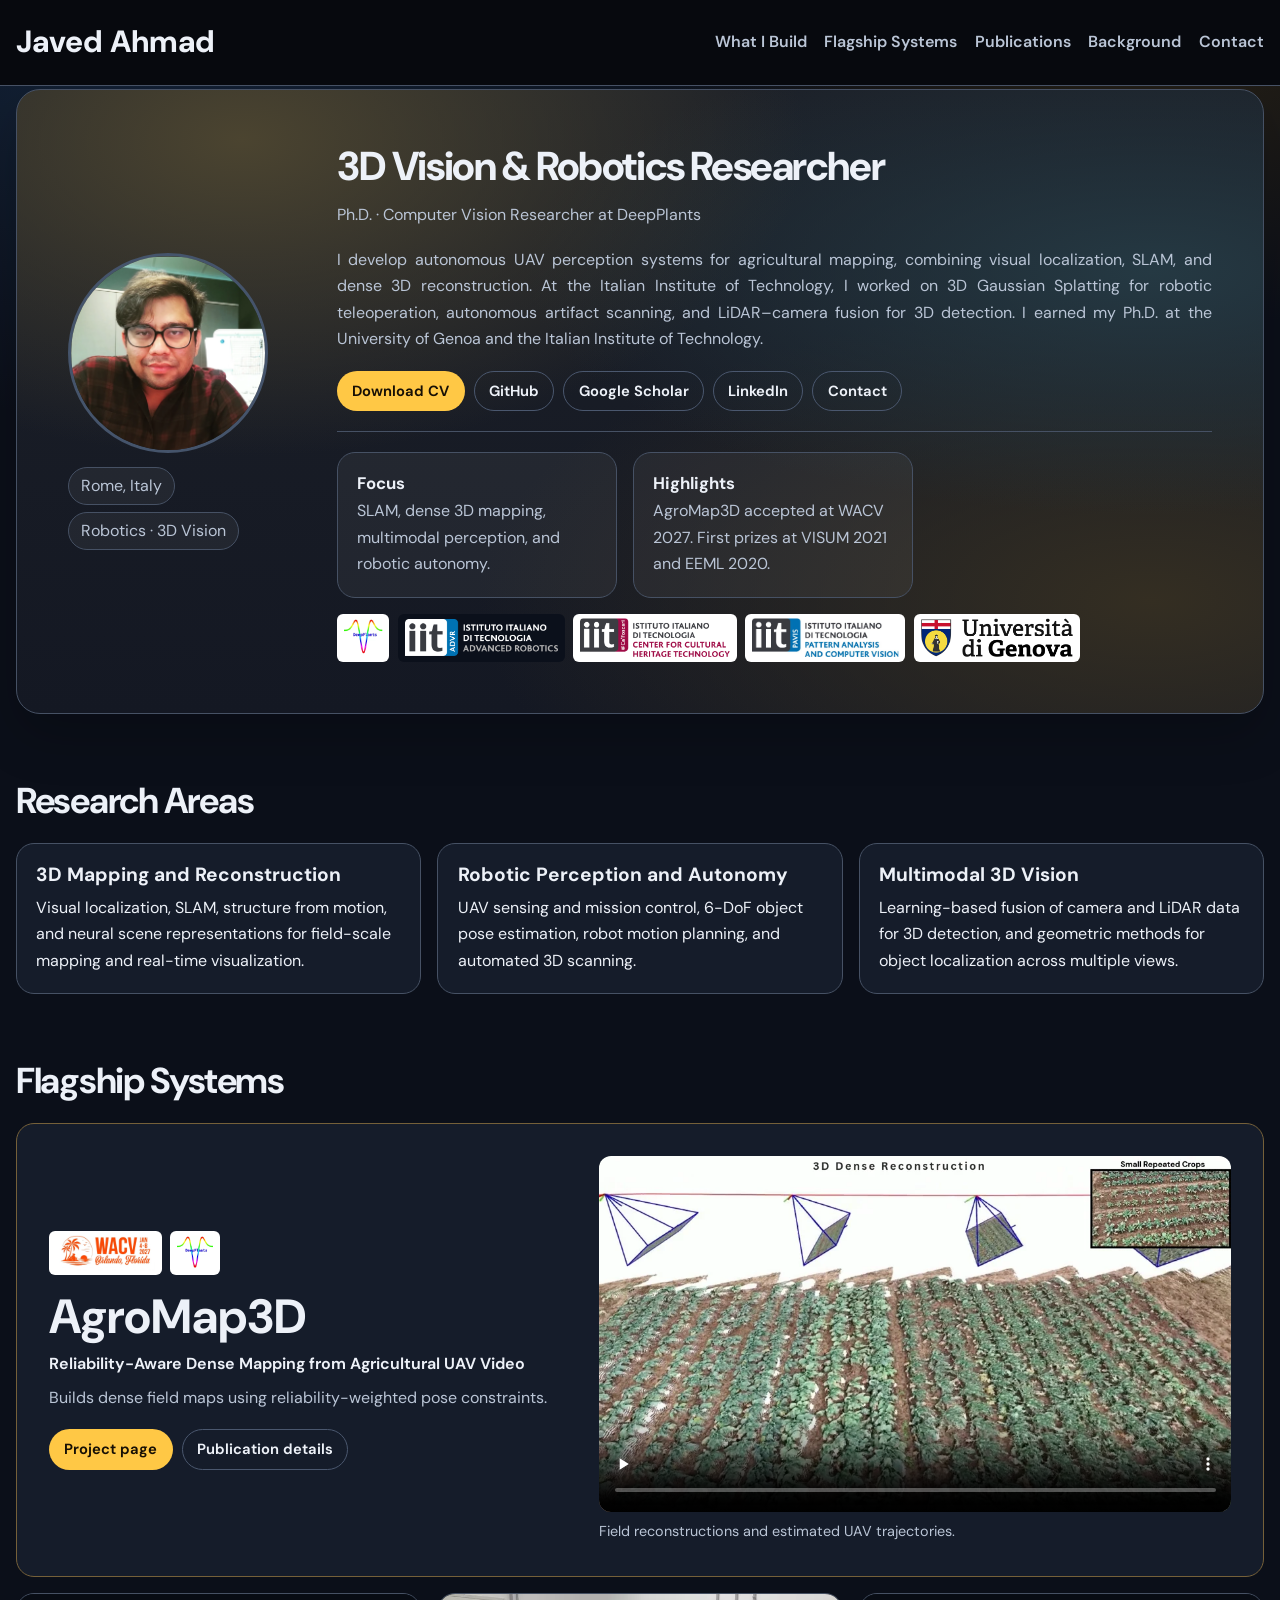
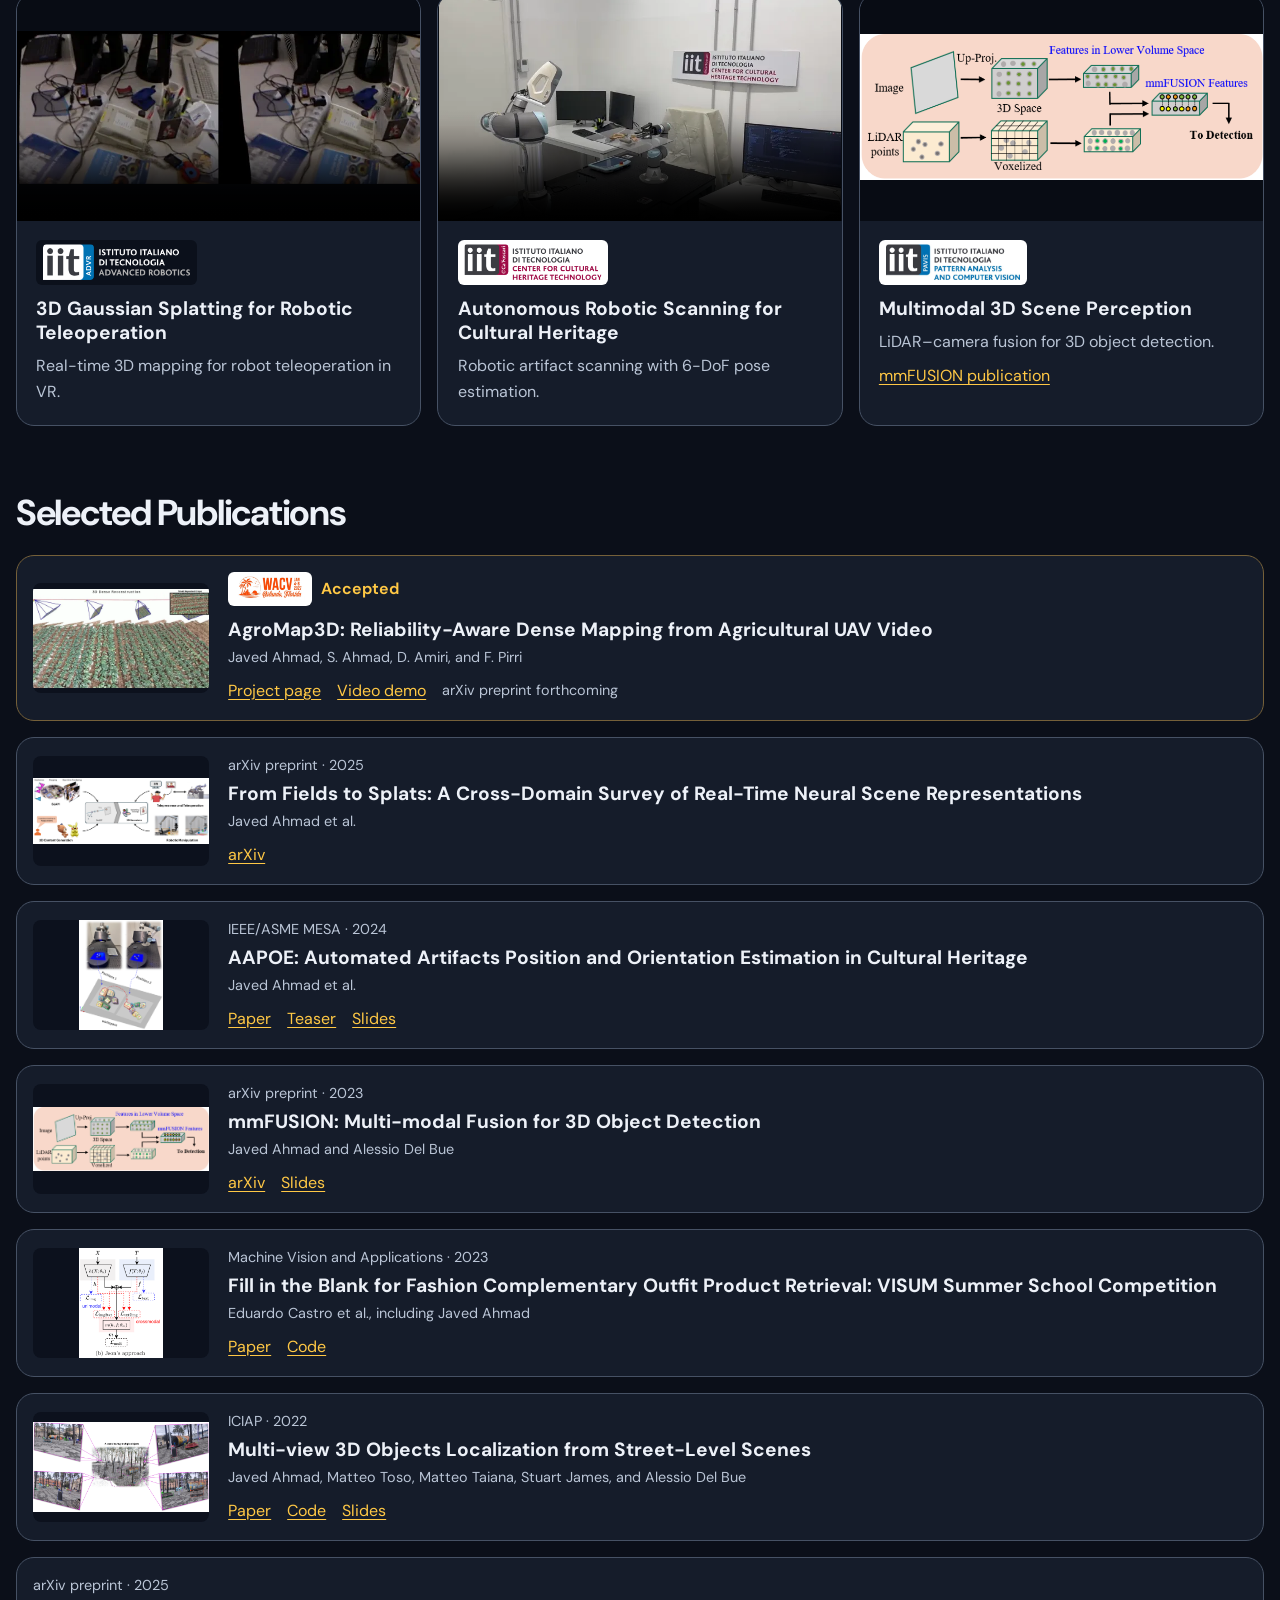
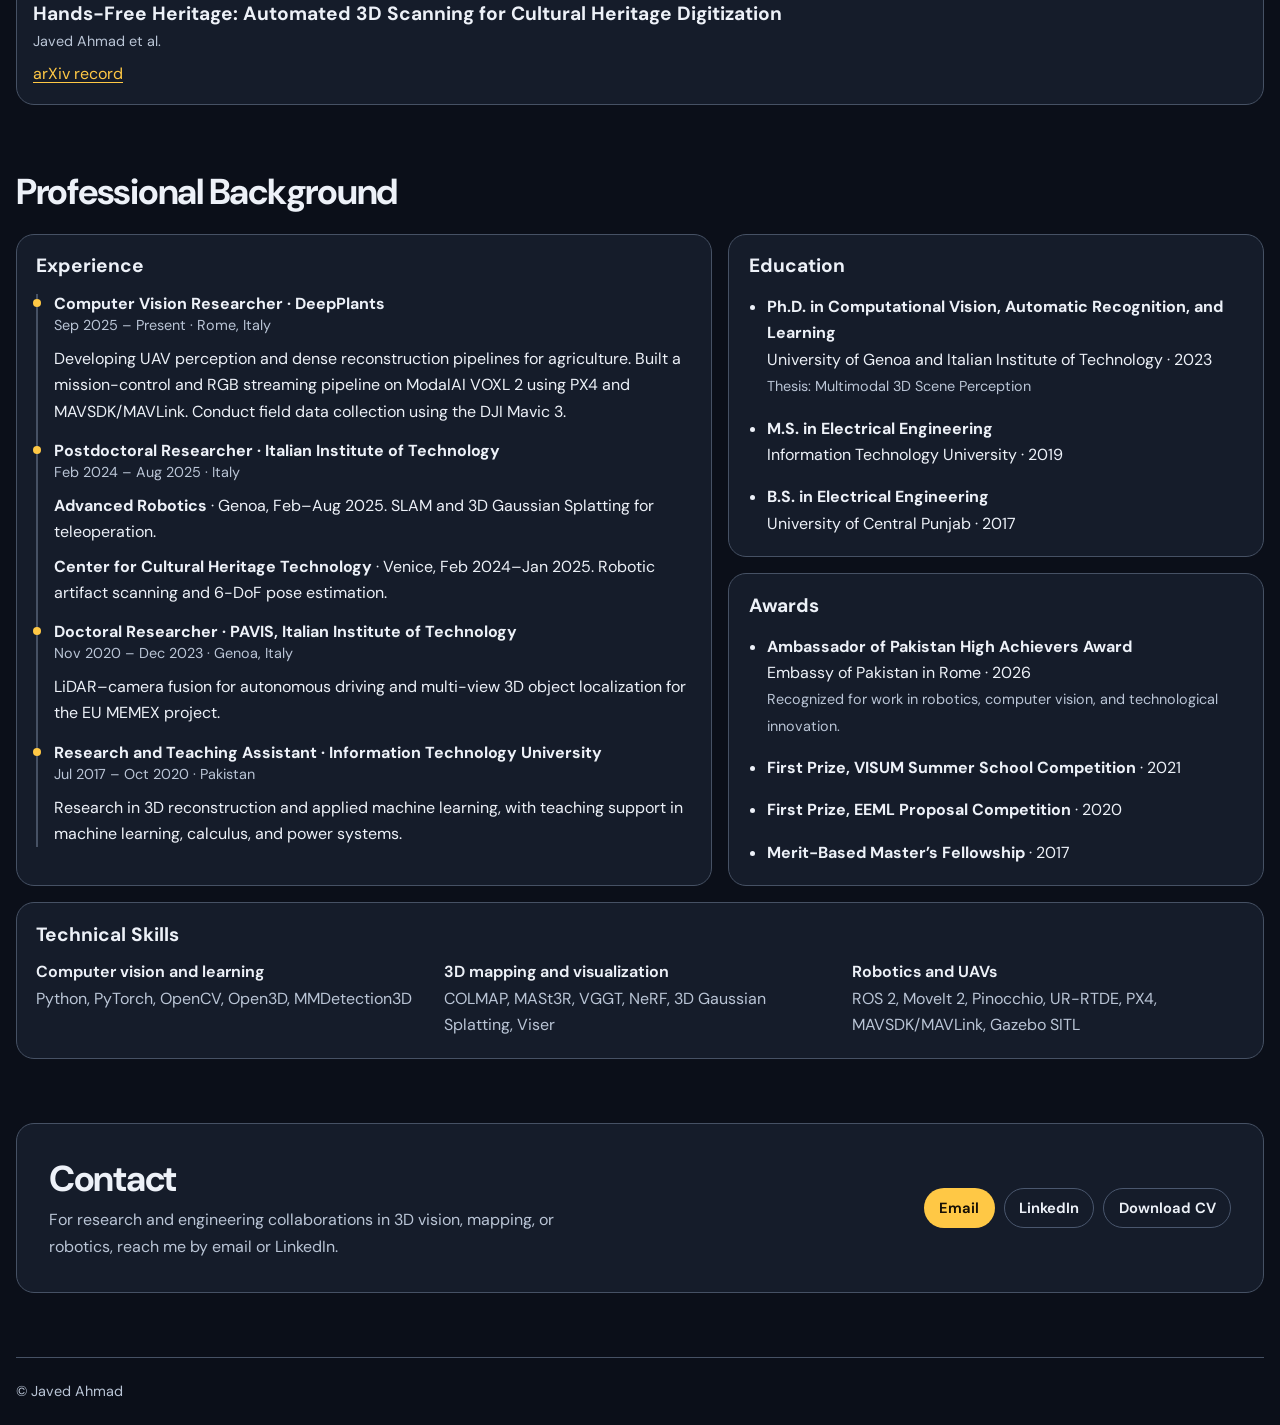
==== commit 60d617ef: "Restore research portfolio layout" ====
--- a/index.html
+++ b/index.html
@@ -18,8 +18,8 @@
     <nav class="container site-nav" aria-label="Main navigation">
       <a class="site-name" href="#top">Javed Ahmad</a>
       <div class="nav-links">
-        <a href="#projects">Projects</a>
-        <a href="#build">Research</a>
+        <a href="#build">What I Build</a>
+        <a href="#projects">Flagship Systems</a>
         <a href="#publications">Publications</a>
         <a href="#background">Background</a>
         <a href="#contact">Contact</a>
@@ -27,13 +27,27 @@
     </nav>
   </header>
 
+  <nav class="section-nav" aria-label="On this page">
+    <a href="#top" aria-current="location">Top</a>
+    <a href="#build">What I Build</a>
+    <a href="#projects">Flagship Systems</a>
+    <a href="#publications">Publications</a>
+    <a href="#background">Background</a>
+    <a href="#contact">Contact</a>
+  </nav>
+
   <main id="main" class="container">
-    <section id="top" class="hero panel" aria-labelledby="name">
-      <img class="portrait" src="imgs/portrait_javed.png" alt="Portrait of Javed Ahmad" width="200" height="200">
-      <div>
-        <h1 id="name">Javed Ahmad</h1>
-        <p class="hero-role">Computer Vision and Robotics Researcher</p>
-        <p class="affiliation">DeepPlants · Rome, Italy</p>
+    <section id="top" class="hero panel" aria-labelledby="profile-heading">
+      <div class="profile-photo">
+        <img class="portrait" src="imgs/portrait_javed.png" alt="Portrait of Javed Ahmad" width="200" height="200">
+        <div class="profile-tags">
+          <span>Rome, Italy</span>
+          <span>Robotics · 3D Vision</span>
+        </div>
+      </div>
+      <div class="profile-copy">
+        <h1 id="profile-heading">3D Vision &amp; Robotics Researcher</h1>
+        <p class="hero-role">Ph.D. · Computer Vision Researcher at DeepPlants</p>
         <p class="intro">
           I develop autonomous UAV perception systems for agricultural mapping, combining visual localization,
           SLAM, and dense 3D reconstruction. At the Italian Institute of Technology, I worked on 3D Gaussian
@@ -42,15 +56,53 @@
         </p>
         <div class="actions">
           <a class="button primary" href="docs/cv_JavedAHMAD.pdf" download="Javed_Ahmad_CV.pdf">Download CV</a>
+          <a class="button" href="https://github.com/javi-99">GitHub</a>
           <a class="button" href="https://scholar.google.com/citations?user=FSBvCO4AAAAJ&amp;hl=en">Google Scholar</a>
-          <a class="button" href="https://github.com/javi-99">GitHub</a>
           <a class="button" href="https://www.linkedin.com/in/javed-ahmad-4692384a/">LinkedIn</a>
-        </div>
+          <a class="button" href="#contact">Contact</a>
+        </div>
+        <div class="profile-details">
+          <div class="profile-facts">
+            <div class="panel card-copy">
+              <h2>Focus</h2>
+              <p>SLAM, dense 3D mapping, multimodal perception, and robotic autonomy.</p>
+            </div>
+            <div class="panel card-copy">
+              <h2>Highlights</h2>
+              <p>AgroMap3D accepted at WACV 2027. First prizes at VISUM 2021 and EEML 2020.</p>
+            </div>
+          </div>
+          <ul class="affiliation-logos" aria-label="Current and past affiliations">
+            <li><img class="brand-logo" src="imgs/deepplants_logo.png" alt="DeepPlants" width="244" height="244"></li>
+            <li><img class="brand-logo brand-logo-dark" src="imgs/logo_advr.png" alt="IIT Advanced Robotics" width="1000" height="243"></li>
+            <li><img class="brand-logo" src="imgs/Logo-IIT_CaFoscari.png" alt="IIT Center for Cultural Heritage Technology" width="1000" height="261"></li>
+            <li><img class="brand-logo" src="imgs/pavis_logo.jpeg" alt="IIT Pattern Analysis and Computer Vision" width="800" height="213"></li>
+            <li><img class="brand-logo" src="imgs/Unige-logo.png" alt="University of Genoa"></li>
+          </ul>
+        </div>
+      </div>
+    </section>
+
+    <section id="build" aria-labelledby="research-heading">
+      <h2 id="research-heading">Research Areas</h2>
+      <div class="research-grid">
+        <article class="panel card-copy">
+          <h3>3D Mapping and Reconstruction</h3>
+          <p>Visual localization, SLAM, structure from motion, and neural scene representations for field-scale mapping and real-time visualization.</p>
+        </article>
+        <article class="panel card-copy">
+          <h3>Robotic Perception and Autonomy</h3>
+          <p>UAV sensing and mission control, 6-DoF object pose estimation, robot motion planning, and automated 3D scanning.</p>
+        </article>
+        <article class="panel card-copy">
+          <h3>Multimodal 3D Vision</h3>
+          <p>Learning-based fusion of camera and LiDAR data for 3D detection, and geometric methods for object localization across multiple views.</p>
+        </article>
       </div>
     </section>
 
     <section id="projects" aria-labelledby="projects-heading">
-      <h2 id="projects-heading">Selected Projects</h2>
+      <h2 id="projects-heading">Flagship Systems</h2>
       <article id="agromap3d" class="panel featured">
         <div class="featured-copy">
           <div class="project-logos">
@@ -111,24 +163,6 @@
             <p class="project-summary">LiDAR–camera fusion for 3D object detection.</p>
             <a href="#mmfusion">mmFUSION publication</a>
           </div>
-        </article>
-      </div>
-    </section>
-
-    <section id="build" aria-labelledby="research-heading">
-      <h2 id="research-heading">Research Areas</h2>
-      <div class="research-grid">
-        <article class="panel card-copy">
-          <h3>3D Mapping and Reconstruction</h3>
-          <p>Visual localization, SLAM, structure from motion, and neural scene representations for field-scale mapping and real-time visualization.</p>
-        </article>
-        <article class="panel card-copy">
-          <h3>Robotic Perception and Autonomy</h3>
-          <p>UAV sensing and mission control, 6-DoF object pose estimation, robot motion planning, and automated 3D scanning.</p>
-        </article>
-        <article class="panel card-copy">
-          <h3>Multimodal 3D Vision</h3>
-          <p>Learning-based fusion of camera and LiDAR data for 3D detection, and geometric methods for object localization across multiple views.</p>
         </article>
       </div>
     </section>
@@ -318,5 +352,30 @@
   </main>
 
   <footer class="container site-footer">© Javed Ahmad</footer>
+  <script>
+    const sectionLinks = [...document.querySelectorAll(".section-nav a")];
+    const sections = sectionLinks.map(link => document.querySelector(link.hash));
+    const header = document.querySelector(".site-header");
+    let activeLink = sectionLinks[0];
+
+    function updateSectionNav() {
+      const activationLine = header.getBoundingClientRect().bottom + 36;
+      const atBottom = window.scrollY > 0 &&
+        window.scrollY + window.innerHeight >= document.documentElement.scrollHeight - 2;
+      const index = atBottom ? sections.length - 1 :
+        sections.findLastIndex(section => section.getBoundingClientRect().top <= activationLine);
+      const nextLink = sectionLinks[Math.max(0, index)];
+
+      if (nextLink === activeLink) return;
+      activeLink.removeAttribute("aria-current");
+      nextLink.setAttribute("aria-current", "location");
+      activeLink = nextLink;
+    }
+
+    window.addEventListener("scroll", updateSectionNav, { passive: true });
+    window.addEventListener("resize", updateSectionNav);
+    window.addEventListener("load", updateSectionNav, { once: true });
+    updateSectionNav();
+  </script>
 </body>
 </html>
--- a/css/portfolio.css
+++ b/css/portfolio.css
@@ -1,17 +1,12 @@
 :root {
-  color-scheme: light;
-  --background: #f7f4ed;
-  --panel: #fff;
-  --text: #15283e;
-  --muted: #46566a;
-  --accent: #284966;
-  --accent-hover: #173952;
-  --border: #778697;
-  --divider: #c5ced6;
-  --subtle: #eef2f6;
-  --radius: 12px;
-  --card-padding: 1.2rem;
-  --gap: 1rem;
+  color-scheme: dark;
+  --background: #0b0f19;
+  --panel: #151c2a;
+  --text: #edf1f8;
+  --muted: #bac5d6;
+  --accent: #ffc845;
+  --border: #465164;
+  --radius: 18px;
   --space: clamp(1.15rem, 3vw, 2rem);
 }
 
@@ -21,31 +16,34 @@
 
 body {
   margin: 0;
-  background: var(--background);
+  background:
+    radial-gradient(950px 560px at 12% 0, #14243a, transparent 75%),
+    radial-gradient(700px 440px at 90% 0, #292215, transparent 75%),
+    var(--background);
   color: var(--text);
   font: 1rem/1.65 "DM Sans", "Aptos", "Segoe UI", sans-serif;
 }
 
 a { color: var(--accent); text-underline-offset: 0.2em; }
-a:hover { color: var(--accent-hover); }
+a:hover { color: #ffe290; }
 :focus-visible { outline: 2px solid var(--accent); outline-offset: 4px; }
 
 h1, h2, h3, h4, p, figure, dl, dd { margin: 0; }
 h1, h2, h3, h4 { line-height: 1.25; font-weight: 700; }
 h1, h2 { letter-spacing: -0.035em; }
-h1 { font-size: clamp(2.5rem, 5vw, 4.25rem); }
-h2 { font-size: clamp(1.65rem, 3vw, 2.15rem); margin-bottom: var(--gap); }
+h1 { font-size: clamp(2.45rem, 5vw, 4.5rem); }
+h2 { font-size: clamp(1.65rem, 3vw, 2.25rem); margin-bottom: 1.25rem; }
 h3 { font-size: 1.2rem; }
 h4 { font-size: 1rem; }
 
 .container {
-  width: min(100% - 2rem, 69rem);
+  width: min(100% - 2rem, 81rem);
   margin-inline: auto;
 }
 
 .skip-link {
   position: absolute;
-  z-index: 2;
+  z-index: 5;
   top: 0.5rem;
   left: 0.5rem;
   padding: 0.5rem 0.75rem;
@@ -58,8 +56,8 @@
 .site-header {
   position: sticky;
   top: 0;
-  z-index: 1;
-  background: var(--panel);
+  z-index: 4;
+  background: #07090e;
   border-bottom: 1px solid var(--border);
 }
 
@@ -72,14 +70,15 @@
 .site-nav {
   justify-content: space-between;
   gap: 0.3rem 1.5rem;
+  min-height: 5.3rem;
   padding-block: 0.75rem;
 }
 
 .site-name {
   color: var(--text);
   text-decoration: none;
-  font-size: 1.25rem;
-  font-weight: 750;
+  font-size: clamp(1.65rem, 2.4vw, 2.3rem);
+  font-weight: 800;
 }
 
 .nav-links { gap: 0.2rem 1.1rem; }
@@ -87,11 +86,56 @@
   display: block;
   padding-block: 0.3rem;
   color: var(--muted);
-  font-size: 0.92rem;
+  font-size: 1rem;
+  font-weight: 600;
   text-decoration: none;
 }
 
-.nav-links a:hover { color: var(--accent-hover); text-decoration: underline; }
+.nav-links a:hover { color: var(--accent); text-decoration: underline; }
+
+.section-nav {
+  display: none;
+  position: fixed;
+  top: 50%;
+  left: 1.5rem;
+  z-index: 3;
+  width: 12.5rem;
+  padding: 0.55rem;
+  transform: translateY(-50%);
+  background: #080b12;
+  border: 1px solid var(--border);
+  border-radius: var(--radius);
+}
+
+.section-nav a {
+  display: flex;
+  align-items: center;
+  gap: 0.65rem;
+  padding: 0.55rem 0.65rem;
+  border-radius: 12px;
+  color: var(--muted);
+  text-decoration: none;
+}
+
+.section-nav a::before {
+  content: "";
+  flex: 0 0 0.55rem;
+  height: 0.55rem;
+  border-radius: 50%;
+  background: #8a94a4;
+  box-shadow: 0 0 0 3px #ffffff18;
+}
+
+.section-nav a:hover, .section-nav a[aria-current] {
+  color: var(--text);
+  background: #20242d;
+}
+
+.section-nav a[aria-current] { font-weight: 750; }
+.section-nav a[aria-current]::before {
+  background: var(--accent);
+  box-shadow: 0 0 0 3px #ffc84538;
+}
 
 main > section { margin-block: clamp(2.25rem, 5vw, 4rem); }
 
@@ -103,60 +147,107 @@
 
 .hero {
   display: grid;
-  grid-template-columns: minmax(0, 1fr) auto;
-  align-items: center;
-  gap: clamp(1.25rem, 5vw, 4rem);
-  padding: clamp(1.25rem, 4vw, 2.75rem);
+  grid-template-columns: clamp(9.5rem, 17vw, 15rem) minmax(0, 1fr);
+  align-items: center;
+  gap: clamp(1.25rem, 4vw, 4rem);
+  margin-top: 0.2rem;
+  padding: clamp(1.35rem, 4vw, 3.4rem);
+  background:
+    radial-gradient(ellipse at 18% 8%, #4b4430, transparent 39%),
+    radial-gradient(ellipse at 91% 29%, #253943, transparent 39%),
+    radial-gradient(ellipse at 91% 82%, #342e22, transparent 42%),
+    linear-gradient(#1c2028, #141823);
+  border-radius: 24px;
+  box-shadow: 0 22px 52px #0003;
 }
 
 .portrait {
-  grid-column: 2;
-  grid-row: 1;
-  width: clamp(9rem, 20vw, 14rem);
+  display: block;
+  width: min(100%, 12.5rem);
   height: auto;
   aspect-ratio: 1;
   object-fit: cover;
-  border-radius: var(--radius);
+  border-radius: 50%;
+  border: 3px solid #45546b;
+}
+
+.profile-tags {
+  display: grid;
+  justify-items: start;
+  gap: 0.4rem;
+  margin-top: 0.9rem;
+}
+
+.profile-tags span {
+  padding: 0.3rem 0.75rem;
   border: 1px solid var(--border);
-}
-
-.hero-role { margin-top: 0.3rem; font-size: clamp(1.15rem, 2.6vw, 1.55rem); font-weight: 650; }
-.affiliation, .venue { color: var(--accent); font-weight: 650; }
+  border-radius: 999px;
+  background: #ffffff0d;
+  color: var(--muted);
+}
+
+.hero h1 { font-size: clamp(2rem, 3.15vw, 3.45rem); font-weight: 800; }
+.hero-role { margin-top: 0.65rem; font-size: clamp(1rem, 1.25vw, 1.25rem); color: var(--muted); }
+.venue { color: var(--accent); font-weight: 650; }
 .intro {
-  max-width: 68ch;
-  margin-block: 0.85rem 1.25rem;
-  color: var(--muted);
+  margin-block: 1.15rem;
+  color: var(--muted);
+  font-size: clamp(1rem, 1.18vw, 1.25rem);
   text-align: justify;
   hyphens: auto;
 }
 
+.profile-details { margin-top: 1.25rem; padding-top: 1.25rem; border-top: 1px solid var(--border); }
+.profile-facts {
+  display: grid;
+  grid-template-columns: repeat(2, minmax(0, 1fr));
+  align-items: start;
+  gap: 1rem;
+  max-width: 36rem;
+}
+
+.profile-facts .panel { background: #ffffff0d; }
+.profile-facts h2 { margin-bottom: 0.3rem; font-size: 1.05rem; letter-spacing: normal; }
+.profile-facts p { color: var(--muted); }
+
+.affiliation-logos {
+  display: flex;
+  flex-wrap: wrap;
+  gap: 0.55rem;
+  margin: 1rem 0 0;
+  padding: 0;
+  list-style: none;
+}
+
+.affiliation-logos .brand-logo { height: 3rem; max-width: 10.4rem; }
+
 .actions { gap: 0.55rem; }
 
 .button {
   display: inline-block;
-  padding: 0.45rem 0.85rem;
-  background: var(--panel);
-  border: 1px solid var(--border);
-  border-radius: 7px;
+  padding: 0.45rem 0.9rem;
+  border: 1px solid #4a576e;
+  border-radius: 999px;
   color: var(--text);
   font-size: 0.92rem;
   font-weight: 650;
   text-decoration: none;
 }
 
-.button:hover { background: var(--subtle); color: var(--accent-hover); }
-.button.primary { background: var(--text); border-color: transparent; color: #fff; }
-.button.primary:hover { background: var(--accent-hover); color: #fff; }
+.button:hover { background: #2b3850; color: var(--text); }
+.button.primary { background: var(--accent); border-color: transparent; color: #171005; }
+.button.primary:hover { background: #ffe290; }
 
 .featured {
   display: grid;
-  grid-template-columns: minmax(0, 0.85fr) minmax(0, 1.15fr);
+  grid-template-columns: minmax(0, 0.9fr) minmax(0, 1.1fr);
   align-items: center;
   gap: var(--space);
   padding: var(--space);
-}
-
-.featured h3 { font-size: clamp(1.5rem, 3vw, 2.25rem); margin-block: 0.25rem; }
+  border-color: #756039;
+}
+
+.featured h3 { font-size: clamp(1.8rem, 4vw, 3rem); margin-block: 0.25rem; }
 .project-subtitle { font-weight: 650; }
 .featured-copy .project-summary { margin-top: 0.45rem; }
 .featured-copy .actions { margin-top: 1.1rem; }
@@ -177,11 +268,10 @@
   padding: 0.28rem 0.42rem;
   object-fit: contain;
   border-radius: 6px;
-  background: var(--panel);
-  border: 1px solid var(--divider);
-}
-
-.brand-logo-dark { background: #172539; border-color: transparent; }
+  background: #fff;
+}
+
+.brand-logo-dark { background: #0b101b; }
 .publication-venue .brand-logo { height: 2.15rem; }
 
 .project-summary {
@@ -197,11 +287,11 @@
   width: 100%;
   aspect-ratio: 16 / 9;
   object-fit: contain;
-  background: var(--subtle);
-}
-
-video { height: auto; background: #131d2a; }
-.demo video { border: 1px solid var(--divider); border-radius: 8px; }
+  background: #080c14;
+}
+
+video { height: auto; }
+.demo video { border-radius: 12px; }
 
 figcaption, .meta {
   color: var(--muted);
@@ -212,17 +302,16 @@
 
 .project-grid, .research-grid, .background-grid, .background-aside, .skill-list, .publication-list {
   display: grid;
-  gap: var(--gap);
+  gap: 1rem;
 }
 
 .project-grid, .research-grid, .skill-list {
   grid-template-columns: repeat(3, minmax(0, 1fr));
 }
 
-.project-grid { margin-top: var(--gap); }
+.project-grid { margin-top: 1rem; }
 .project { overflow: hidden; }
-.project > :is(video, .project-image) { border-bottom: 1px solid var(--border); }
-.card-copy { padding: var(--card-padding); }
+.card-copy { padding: 1.2rem; }
 .card-copy h3 + p, .card-copy p + p, .card-copy p + a { margin-top: 0.5rem; }
 .card-copy p + a { display: inline-block; }
 
@@ -230,10 +319,11 @@
   display: grid;
   grid-template-columns: minmax(7rem, 11rem) minmax(0, 1fr);
   align-items: center;
-  gap: var(--gap);
-  padding: var(--card-padding);
-}
-
+  gap: 1.2rem;
+  padding: 1rem;
+}
+
+.publication-featured { border-color: #756039; }
 .publication.text-only { grid-template-columns: 1fr; }
 .publication-thumbnail {
   display: block;
@@ -247,7 +337,7 @@
   aspect-ratio: 16 / 10;
   object-fit: contain;
   border-radius: 8px;
-  background: var(--subtle);
+  background: #0c111d;
   pointer-events: none;
 }
 
@@ -263,7 +353,7 @@
 
   .publication-thumbnail:is(:hover, :focus-visible) img {
     transform: scale(3.35);
-    box-shadow: 0 8px 28px #17253940;
+    box-shadow: 0 5px 24px #000a;
   }
 }
 
@@ -303,7 +393,7 @@
   flex-wrap: wrap;
   align-items: center;
   justify-content: space-between;
-  gap: var(--gap);
+  gap: 1rem;
   padding: var(--space);
 }
 
@@ -315,6 +405,16 @@
   padding-block: 1.35rem;
   color: var(--muted);
   font-size: 0.9rem;
+}
+
+@media (min-width: 82rem) {
+  .section-nav { display: grid; }
+
+  main.container, .site-footer {
+    width: min(81rem, 100% - 16rem);
+    margin-inline-start: max(15.5rem, calc((100% + 12rem - 81rem) / 2));
+    margin-inline-end: auto;
+  }
 }
 
 @media (max-width: 56rem) {
@@ -327,7 +427,14 @@
   .nav-links { gap: 0 0.7rem; }
   .nav-links a { padding-block: 0.35rem; }
   .hero, .featured, .project-grid, .research-grid, .background-grid, .skill-list { grid-template-columns: 1fr; }
-  .portrait { grid-column: auto; grid-row: auto; }
+  .hero { margin-top: 1rem; }
+  .profile-photo { display: flex; align-items: center; gap: 0.85rem; flex-wrap: wrap; }
+  .profile-photo .portrait { width: 7rem; }
+  .profile-tags { margin-top: 0; }
   .publication { grid-template-columns: 1fr; }
   .publication-thumbnail { width: min(100%, 18rem); }
 }
+
+@media (max-width: 28rem) {
+  .profile-facts { grid-template-columns: 1fr; }
+}
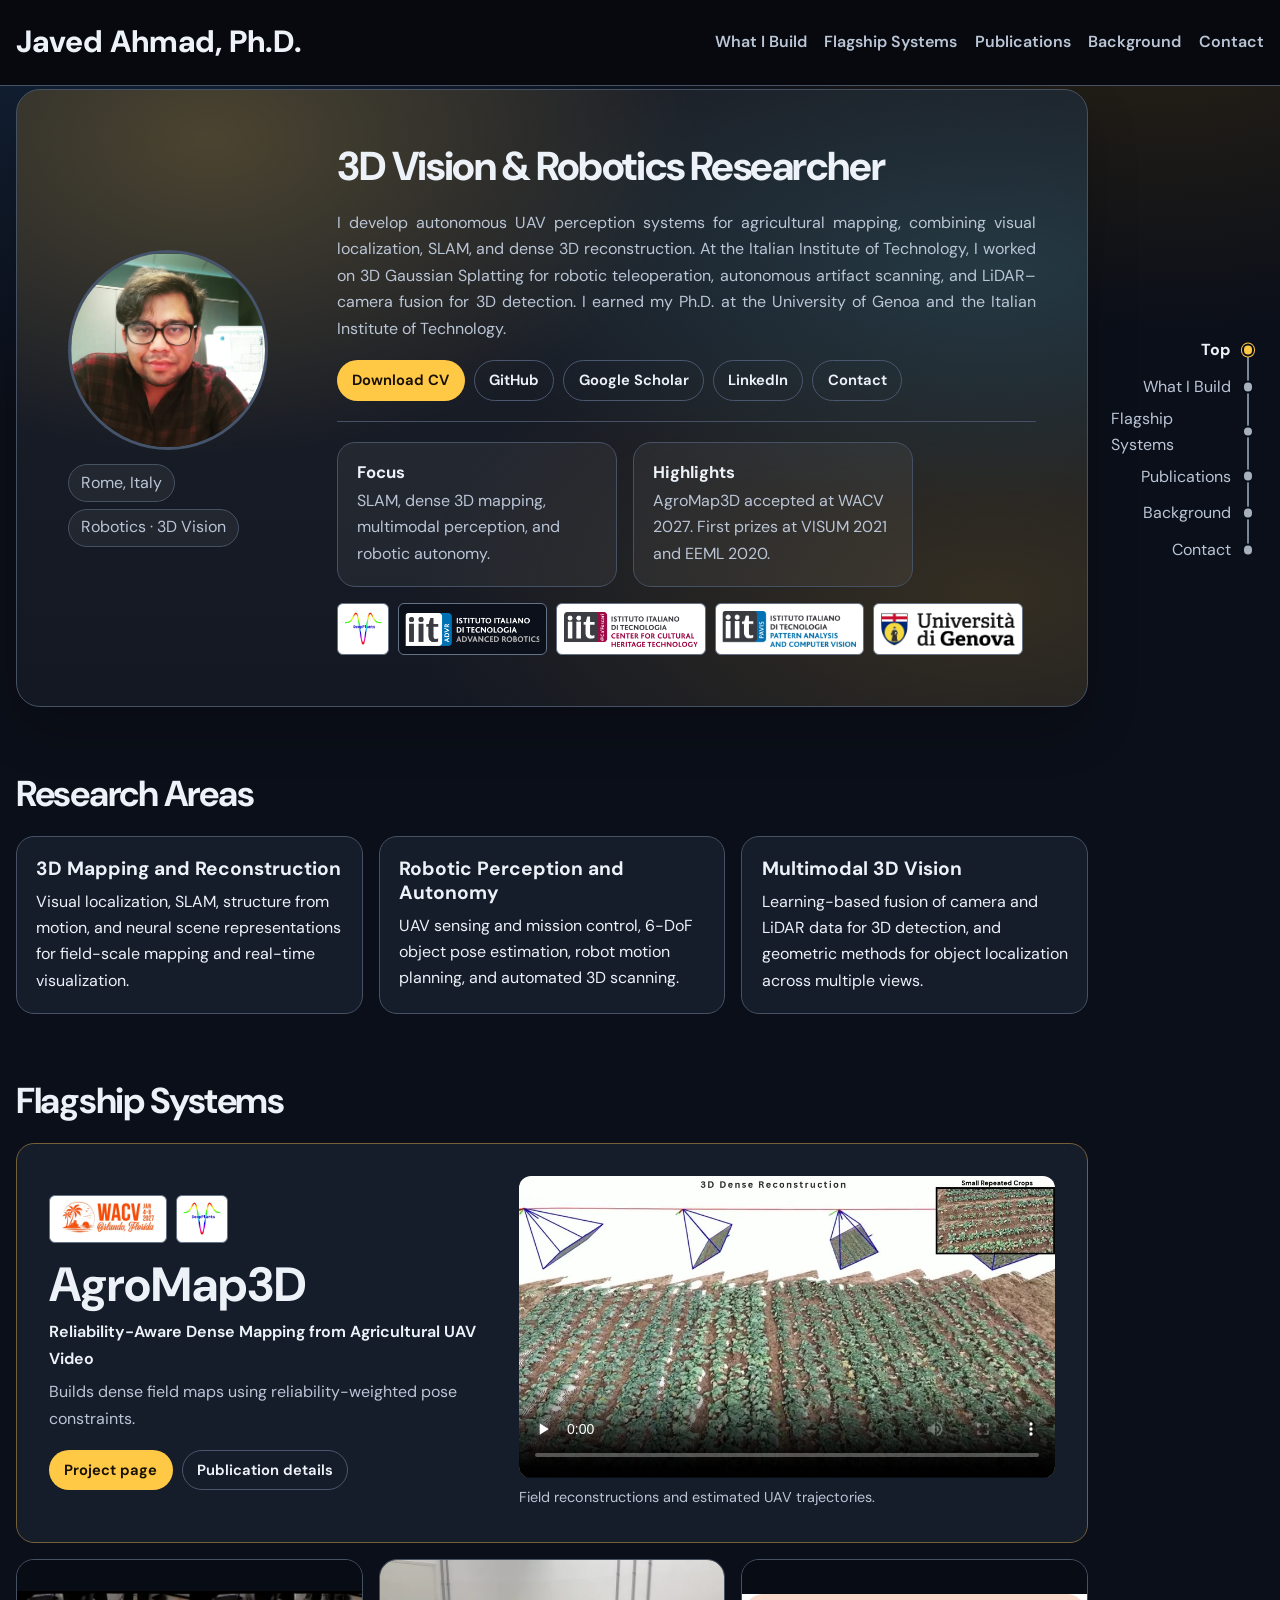
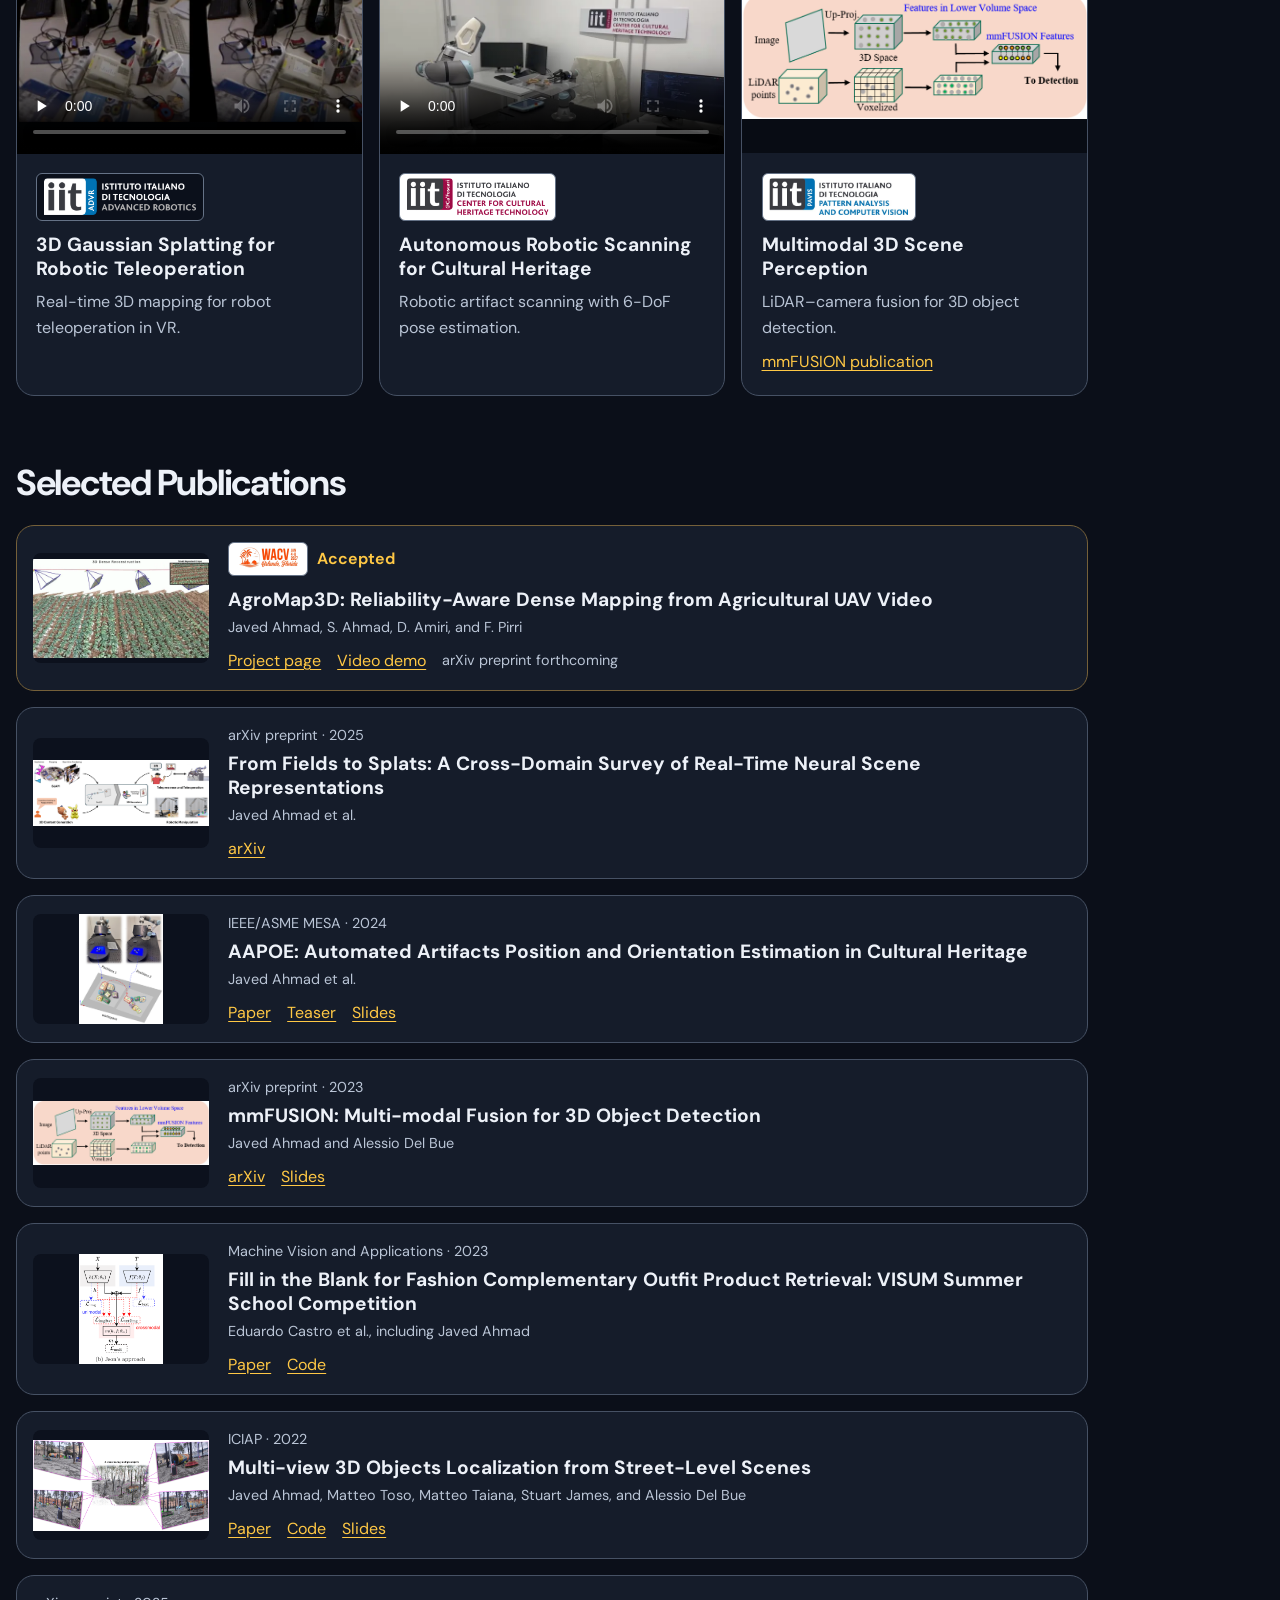
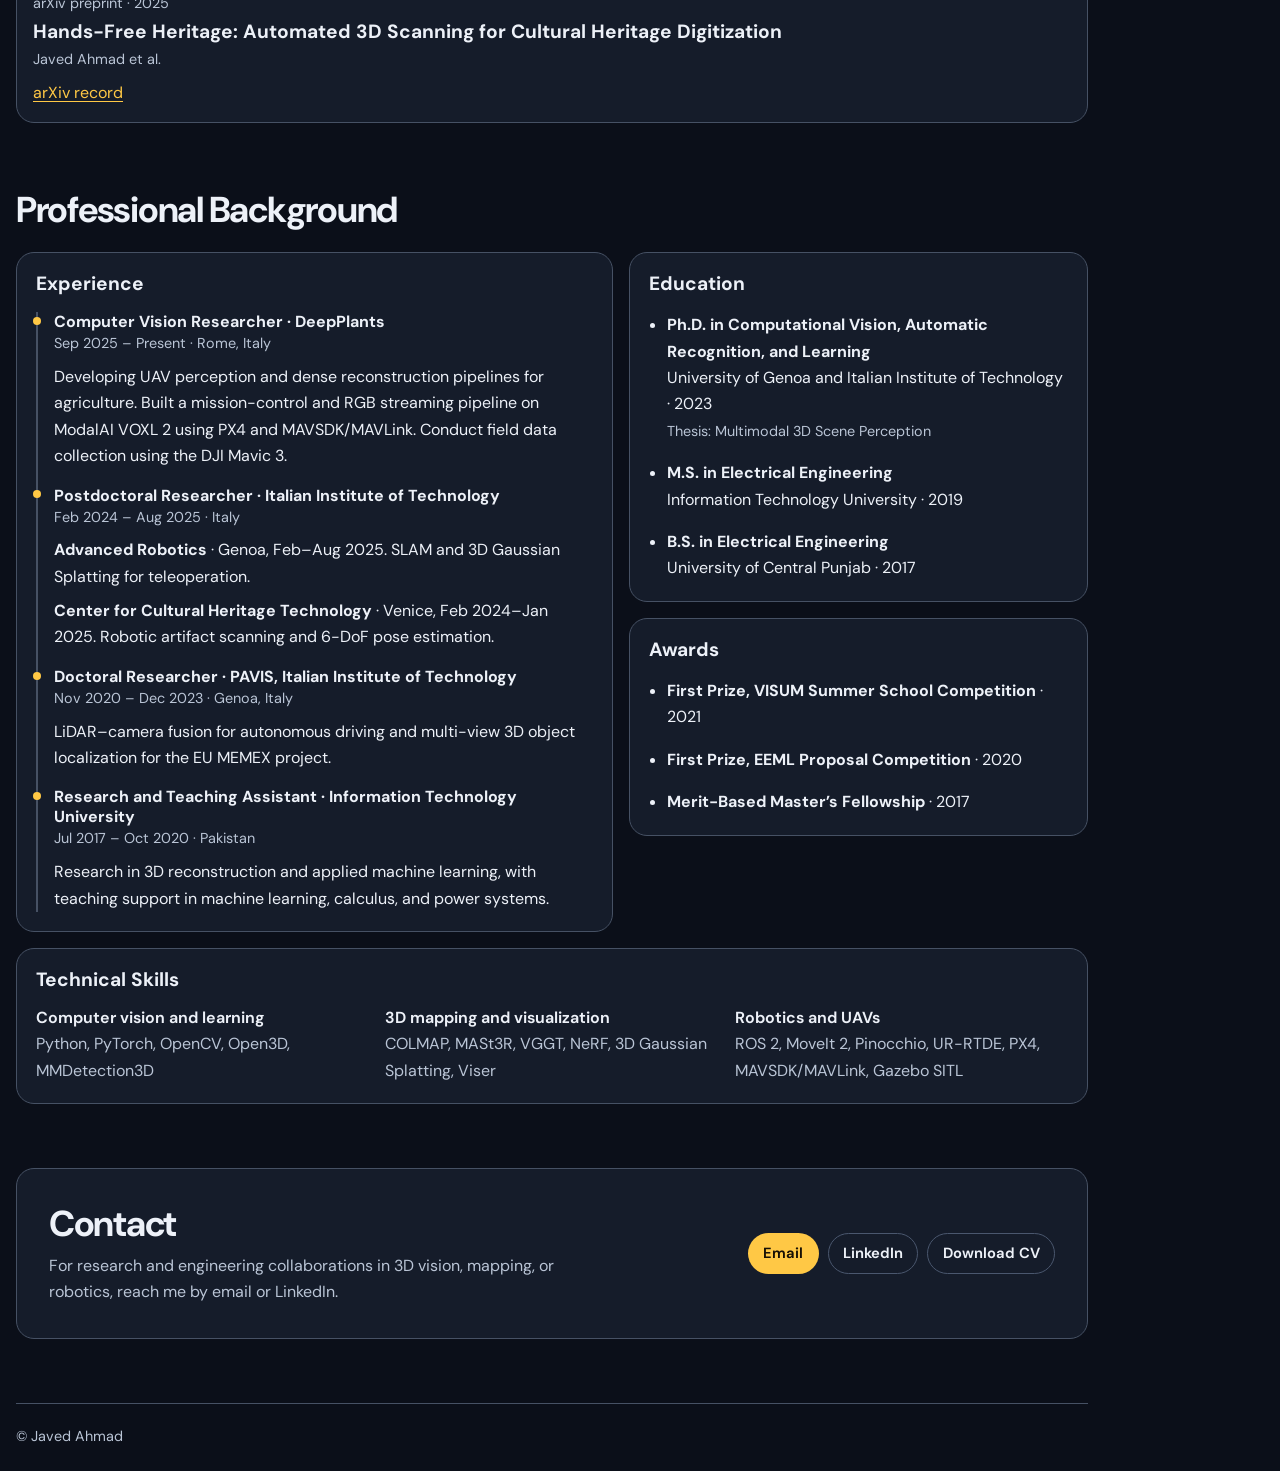
==== commit 269a62eb: "Polish portfolio intro, image previews, and section navigation" ====
--- a/index.html
+++ b/index.html
@@ -9,14 +9,14 @@
   <link rel="preconnect" href="https://fonts.googleapis.com">
   <link rel="preconnect" href="https://fonts.gstatic.com" crossorigin>
   <link rel="stylesheet" href="https://fonts.googleapis.com/css2?family=DM+Sans:wght@400..800&amp;display=swap">
-  <link rel="stylesheet" href="css/portfolio.css">
+  <link rel="stylesheet" href="css/portfolio.css?v=section-tracker">
 </head>
 <body>
   <a class="skip-link" href="#main">Skip to content</a>
 
   <header class="site-header">
     <nav class="container site-nav" aria-label="Main navigation">
-      <a class="site-name" href="#top">Javed Ahmad</a>
+      <a class="site-name" href="#top">Javed Ahmad, Ph.D.</a>
       <div class="nav-links">
         <a href="#build">What I Build</a>
         <a href="#projects">Flagship Systems</a>
@@ -28,18 +28,20 @@
   </header>
 
   <nav class="section-nav" aria-label="On this page">
-    <a href="#top" aria-current="location">Top</a>
-    <a href="#build">What I Build</a>
-    <a href="#projects">Flagship Systems</a>
-    <a href="#publications">Publications</a>
-    <a href="#background">Background</a>
-    <a href="#contact">Contact</a>
+    <a href="#top" aria-current="location"><span>Top</span></a>
+    <a href="#build"><span>What I Build</span></a>
+    <a href="#projects"><span>Flagship Systems</span></a>
+    <a href="#publications"><span>Publications</span></a>
+    <a href="#background"><span>Background</span></a>
+    <a href="#contact"><span>Contact</span></a>
   </nav>
 
   <main id="main" class="container">
     <section id="top" class="hero panel" aria-labelledby="profile-heading">
       <div class="profile-photo">
-        <img class="portrait" src="imgs/portrait_javed.png" alt="Portrait of Javed Ahmad" width="200" height="200">
+        <a class="portrait-preview" href="imgs/portrait_javed.png">
+          <img class="portrait" src="imgs/portrait_javed.png" alt="Portrait of Javed Ahmad" width="200" height="200">
+        </a>
         <div class="profile-tags">
           <span>Rome, Italy</span>
           <span>Robotics · 3D Vision</span>
@@ -47,7 +49,6 @@
       </div>
       <div class="profile-copy">
         <h1 id="profile-heading">3D Vision &amp; Robotics Researcher</h1>
-        <p class="hero-role">Ph.D. · Computer Vision Researcher at DeepPlants</p>
         <p class="intro">
           I develop autonomous UAV perception systems for agricultural mapping, combining visual localization,
           SLAM, and dense 3D reconstruction. At the Italian Institute of Technology, I worked on 3D Gaussian
@@ -318,7 +319,6 @@
           <div class="panel card-copy">
             <h3>Awards</h3>
             <ul class="detail-list">
-              <li><strong>Ambassador of Pakistan High Achievers Award</strong><br>Embassy of Pakistan in Rome · 2026<br><span class="meta">Recognized for work in robotics, computer vision, and technological innovation.</span></li>
               <li><strong>First Prize, VISUM Summer School Competition</strong> · 2021</li>
               <li><strong>First Prize, EEML Proposal Competition</strong> · 2020</li>
               <li><strong>Merit-Based Master’s Fellowship</strong> · 2017</li>
@@ -352,6 +352,7 @@
   </main>
 
   <footer class="container site-footer">© Javed Ahmad</footer>
+  <div class="image-preview" hidden aria-hidden="true"><img alt=""></div>
   <script>
     const sectionLinks = [...document.querySelectorAll(".section-nav a")];
     const sections = sectionLinks.map(link => document.querySelector(link.hash));
@@ -376,6 +377,35 @@
     window.addEventListener("resize", updateSectionNav);
     window.addEventListener("load", updateSectionNav, { once: true });
     updateSectionNav();
+
+    const imagePreview = document.querySelector(".image-preview");
+    const previewImage = imagePreview.querySelector("img");
+
+    function hideImagePreview() {
+      imagePreview.hidden = true;
+    }
+
+    for (const link of document.querySelectorAll(".publication-thumbnail, .portrait-preview")) {
+      const showImagePreview = () => {
+        previewImage.src = link.href;
+        imagePreview.hidden = false;
+      };
+
+      link.addEventListener("pointerenter", event => {
+        if (event.pointerType === "mouse" || (event.pointerType === "pen" && event.buttons === 0)) {
+          showImagePreview();
+        }
+      });
+      link.addEventListener("pointerleave", hideImagePreview);
+      link.addEventListener("focus", () => {
+        if (link.matches(":focus-visible")) showImagePreview();
+      });
+      link.addEventListener("blur", hideImagePreview);
+    }
+
+    document.addEventListener("keydown", event => {
+      if (event.key === "Escape") hideImagePreview();
+    });
   </script>
 </body>
 </html>
--- a/css/portfolio.css
+++ b/css/portfolio.css
@@ -97,44 +97,51 @@
   display: none;
   position: fixed;
   top: 50%;
-  left: 1.5rem;
+  right: 1rem;
   z-index: 3;
-  width: 12.5rem;
-  padding: 0.55rem;
   transform: translateY(-50%);
-  background: #080b12;
-  border: 1px solid var(--border);
-  border-radius: var(--radius);
+}
+
+.section-nav::before {
+  content: "";
+  position: absolute;
+  inset: 1.15rem 0.95rem;
+  width: 2px;
+  margin-left: auto;
+  background: #798698;
+  pointer-events: none;
 }
 
 .section-nav a {
   display: flex;
   align-items: center;
+  justify-content: flex-end;
   gap: 0.65rem;
-  padding: 0.55rem 0.65rem;
-  border-radius: 12px;
+  min-height: 2.3rem;
+  padding: 0 0.6rem;
+  border-radius: 8px;
   color: var(--muted);
   text-decoration: none;
 }
 
-.section-nav a::before {
+.section-nav a::after {
   content: "";
-  flex: 0 0 0.55rem;
-  height: 0.55rem;
+  z-index: 1;
+  flex: 0 0 0.8rem;
+  height: 0.8rem;
+  border: 2px solid var(--background);
   border-radius: 50%;
-  background: #8a94a4;
-  box-shadow: 0 0 0 3px #ffffff18;
+  background: #a7b1bd;
 }
 
 .section-nav a:hover, .section-nav a[aria-current] {
   color: var(--text);
-  background: #20242d;
 }
 
 .section-nav a[aria-current] { font-weight: 750; }
-.section-nav a[aria-current]::before {
+.section-nav a[aria-current]::after {
   background: var(--accent);
-  box-shadow: 0 0 0 3px #ffc84538;
+  box-shadow: 0 0 0 1px var(--accent);
 }
 
 main > section { margin-block: clamp(2.25rem, 5vw, 4rem); }
@@ -161,9 +168,15 @@
   box-shadow: 0 22px 52px #0003;
 }
 
+.portrait-preview {
+  display: block;
+  width: min(100%, 12.5rem);
+  border-radius: 50%;
+}
+
 .portrait {
   display: block;
-  width: min(100%, 12.5rem);
+  width: 100%;
   height: auto;
   aspect-ratio: 1;
   object-fit: cover;
@@ -187,7 +200,6 @@
 }
 
 .hero h1 { font-size: clamp(2rem, 3.15vw, 3.45rem); font-weight: 800; }
-.hero-role { margin-top: 0.65rem; font-size: clamp(1rem, 1.25vw, 1.25rem); color: var(--muted); }
 .venue { color: var(--accent); font-weight: 650; }
 .intro {
   margin-block: 1.15rem;
@@ -219,7 +231,13 @@
   list-style: none;
 }
 
-.affiliation-logos .brand-logo { height: 3rem; max-width: 10.4rem; }
+.affiliation-logos .brand-logo {
+  width: 9.35rem;
+  max-width: 100%;
+  height: 3.25rem;
+}
+
+.affiliation-logos li:first-child .brand-logo { width: 3.25rem; }
 
 .actions { gap: 0.55rem; }
 
@@ -263,11 +281,12 @@
 .brand-logo {
   display: block;
   width: auto;
-  height: 2.8rem;
+  height: 3rem;
   max-width: 100%;
   padding: 0.28rem 0.42rem;
   object-fit: contain;
   border-radius: 6px;
+  border: 1px solid #657286;
   background: #fff;
 }
 
@@ -329,6 +348,8 @@
   display: block;
   border-radius: 8px;
 }
+
+.publication-thumbnail, .portrait-preview { cursor: zoom-in; }
 
 .publication-thumbnail img {
   display: block;
@@ -338,27 +359,27 @@
   object-fit: contain;
   border-radius: 8px;
   background: #0c111d;
+}
+
+.image-preview:not([hidden]) {
+  display: grid;
+  place-items: center;
+  position: fixed;
+  inset: 0;
+  z-index: 6;
+  background: #07090e88;
   pointer-events: none;
 }
 
-@media (hover: hover) and (pointer: fine) and (min-width: 42.01rem) {
-  .publication-thumbnail img {
-    transform-origin: left center;
-  }
-
-  .publication-thumbnail:is(:hover, :focus-visible) {
-    position: relative;
-    z-index: 2;
-  }
-
-  .publication-thumbnail:is(:hover, :focus-visible) img {
-    transform: scale(3.35);
-    box-shadow: 0 5px 24px #000a;
-  }
-}
-
-@media (hover: hover) and (pointer: fine) and (prefers-reduced-motion: no-preference) {
-  .publication-thumbnail img { transition: transform 160ms ease, box-shadow 160ms ease; }
+.image-preview img {
+  display: block;
+  width: min(54rem, 88vw);
+  max-height: 80vh;
+  object-fit: contain;
+  border: 1px solid #657286;
+  border-radius: 10px;
+  background: #0c111d;
+  box-shadow: 0 16px 48px #000a;
 }
 
 .publication h3 + p, .publication p + h3 { margin-top: 0.25rem; }
@@ -407,13 +428,43 @@
   font-size: 0.9rem;
 }
 
-@media (min-width: 82rem) {
+@media (min-width: 46rem) and (min-height: 24rem) {
   .section-nav { display: grid; }
 
   main.container, .site-footer {
-    width: min(81rem, 100% - 16rem);
-    margin-inline-start: max(15.5rem, calc((100% + 12rem - 81rem) / 2));
-    margin-inline-end: auto;
+    width: min(81rem, 100% - 4.5rem);
+    margin-inline-start: auto;
+    margin-inline-end: max(3.5rem, calc((100% + 2.5rem - 81rem) / 2));
+  }
+}
+
+@media (min-width: 46rem) and (max-width: 78.99rem) {
+  .section-nav a span {
+    position: absolute;
+    right: 2.25rem;
+    width: 1px;
+    height: 1px;
+    padding: 0;
+    clip-path: inset(50%);
+    overflow: hidden;
+    white-space: nowrap;
+  }
+
+  .section-nav a:is(:hover, :focus-visible) span {
+    width: auto;
+    height: auto;
+    padding: 0.25rem 0.6rem;
+    clip-path: none;
+    border: 1px solid var(--border);
+    border-radius: 5px;
+    background: var(--background);
+  }
+}
+
+@media (min-width: 79rem) and (min-height: 24rem) {
+  main.container, .site-footer {
+    width: min(81rem, 100% - 13rem);
+    margin-inline-end: max(12rem, calc((100% + 11rem - 81rem) / 2));
   }
 }
 
@@ -429,7 +480,7 @@
   .hero, .featured, .project-grid, .research-grid, .background-grid, .skill-list { grid-template-columns: 1fr; }
   .hero { margin-top: 1rem; }
   .profile-photo { display: flex; align-items: center; gap: 0.85rem; flex-wrap: wrap; }
-  .profile-photo .portrait { width: 7rem; }
+  .portrait-preview { width: 7rem; }
   .profile-tags { margin-top: 0; }
   .publication { grid-template-columns: 1fr; }
   .publication-thumbnail { width: min(100%, 18rem); }
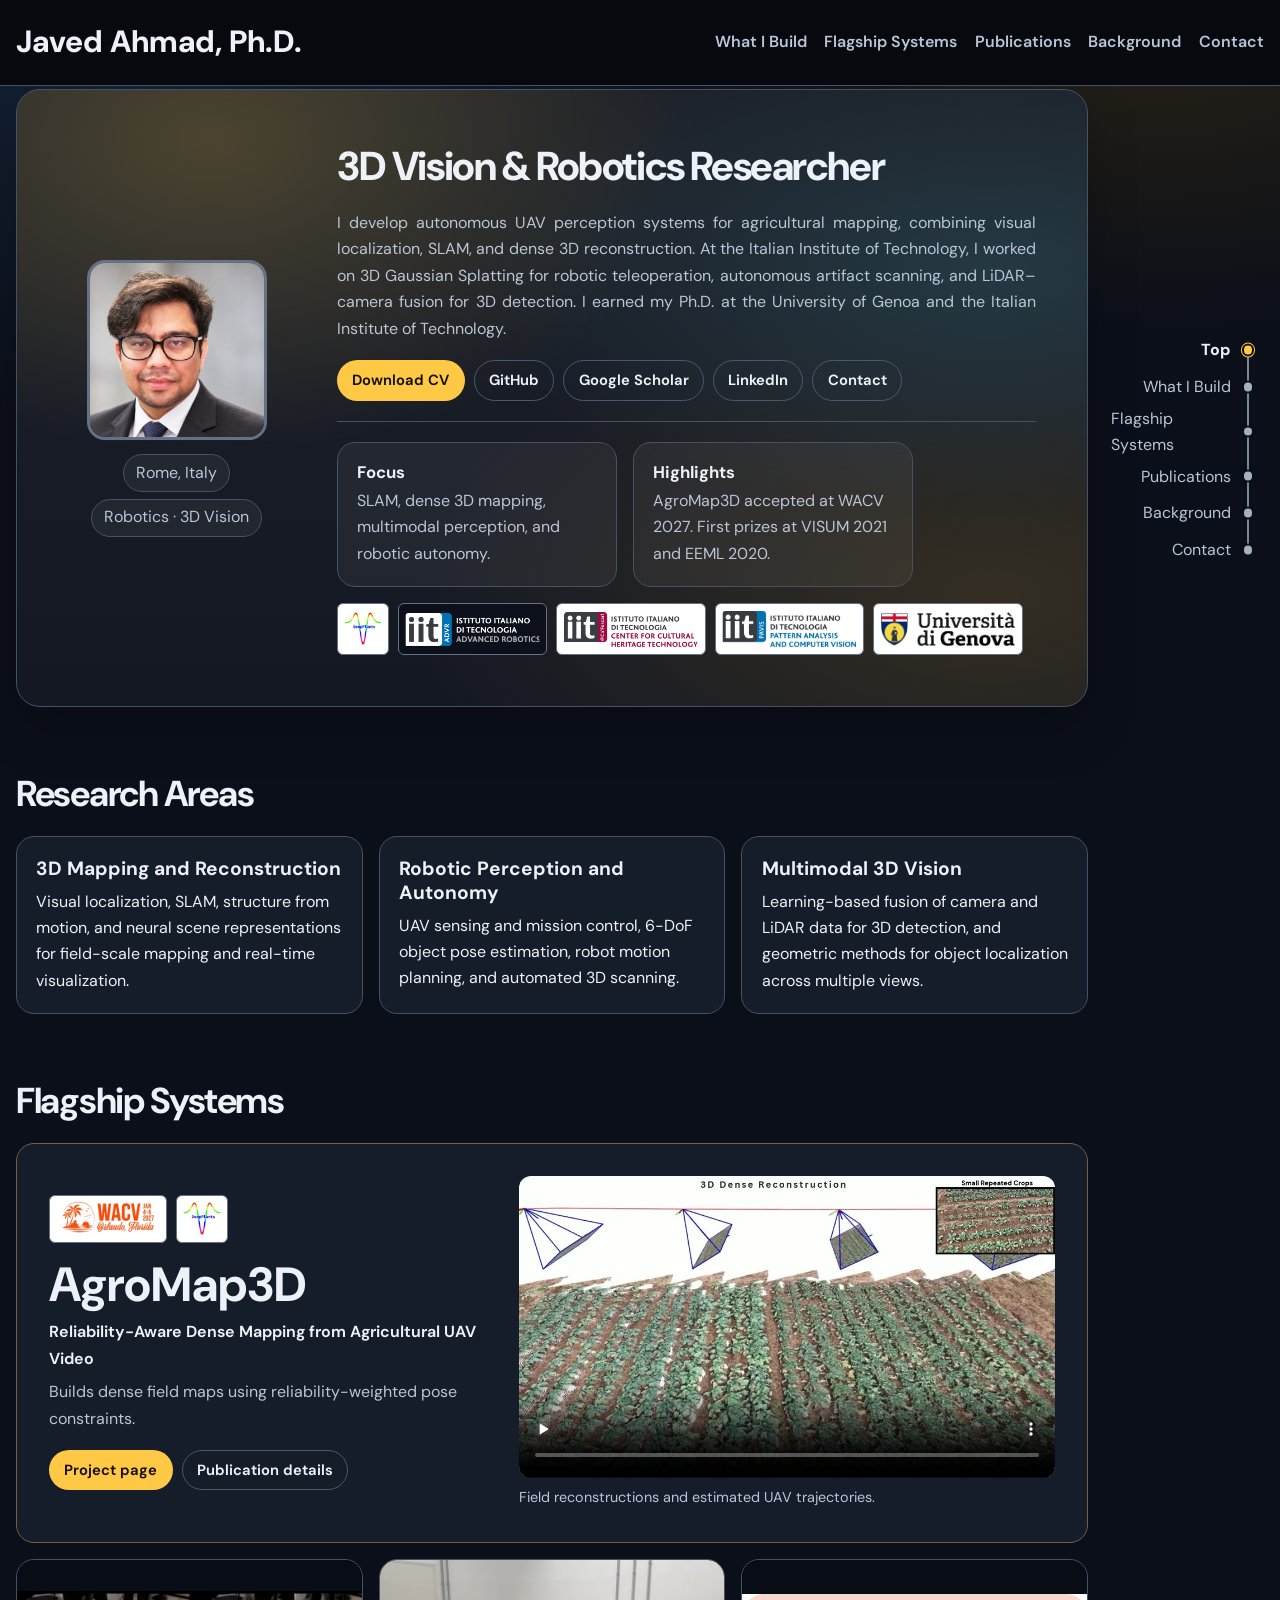
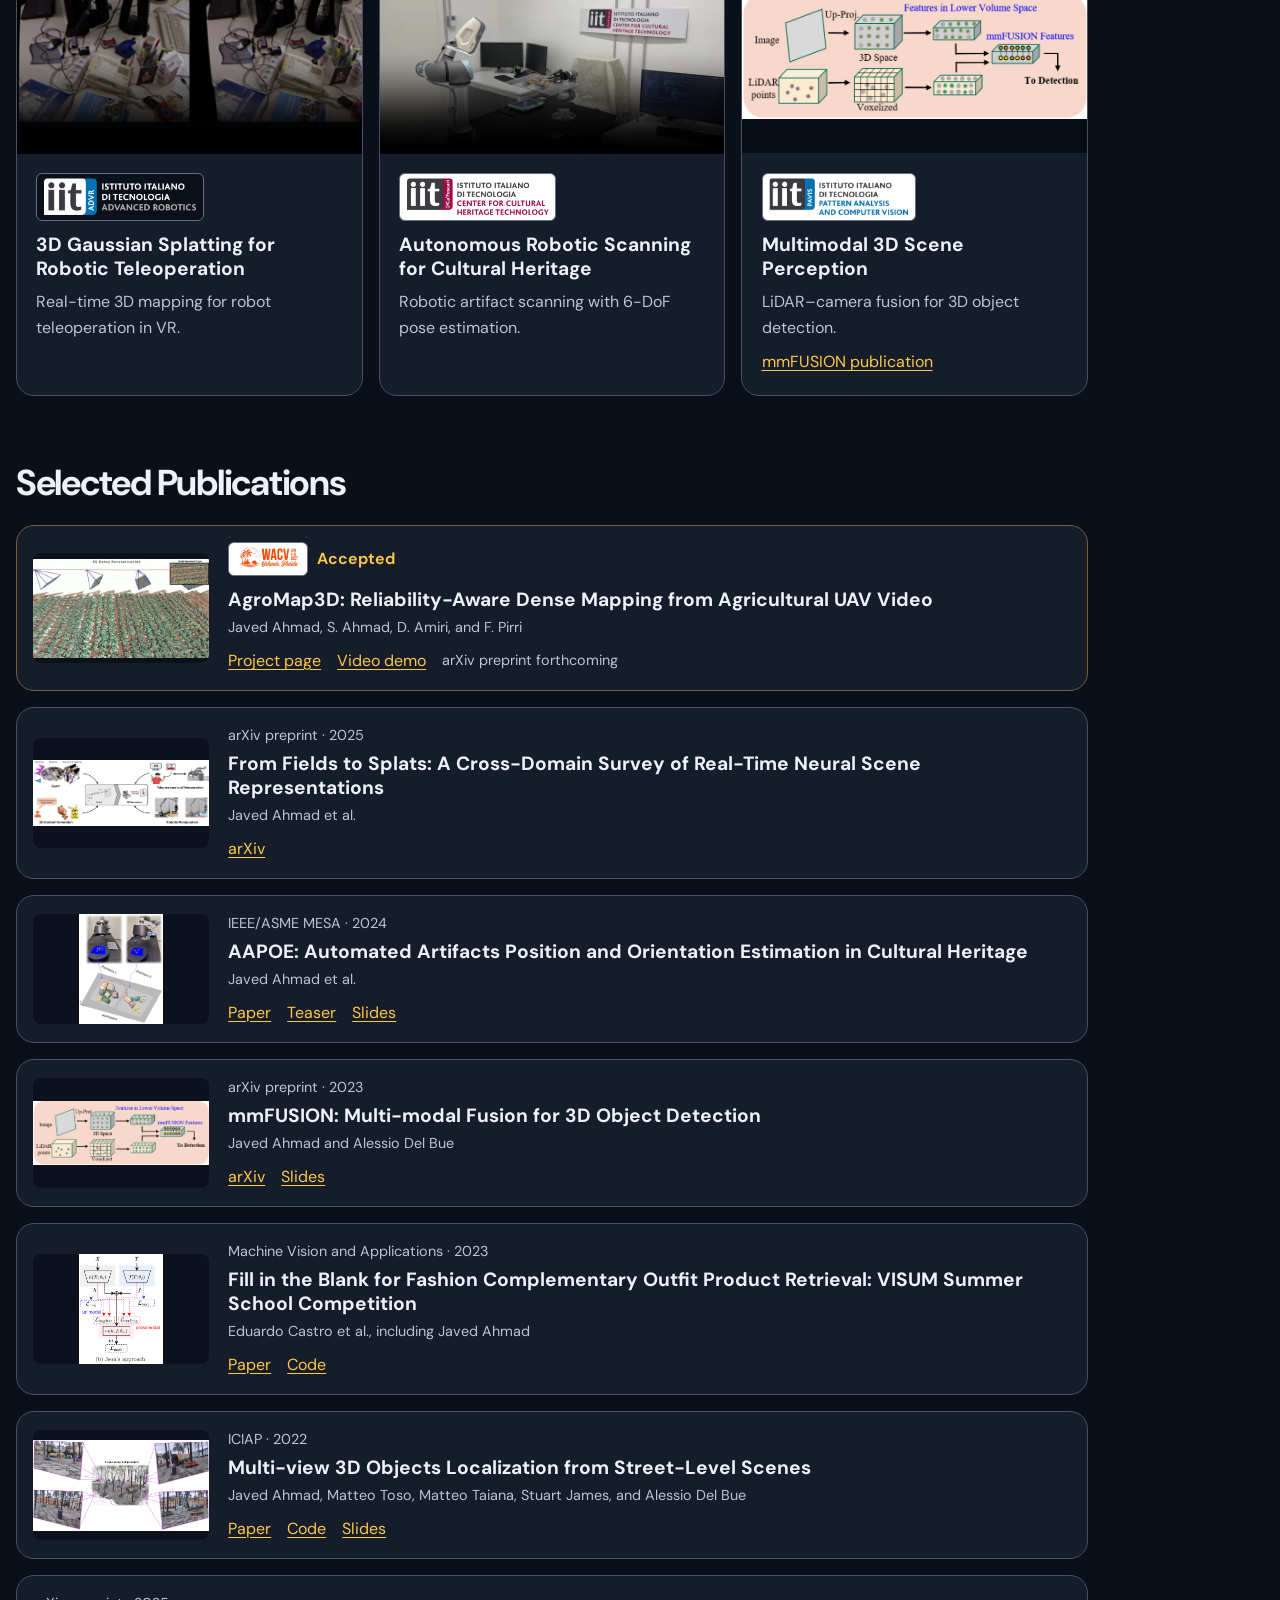
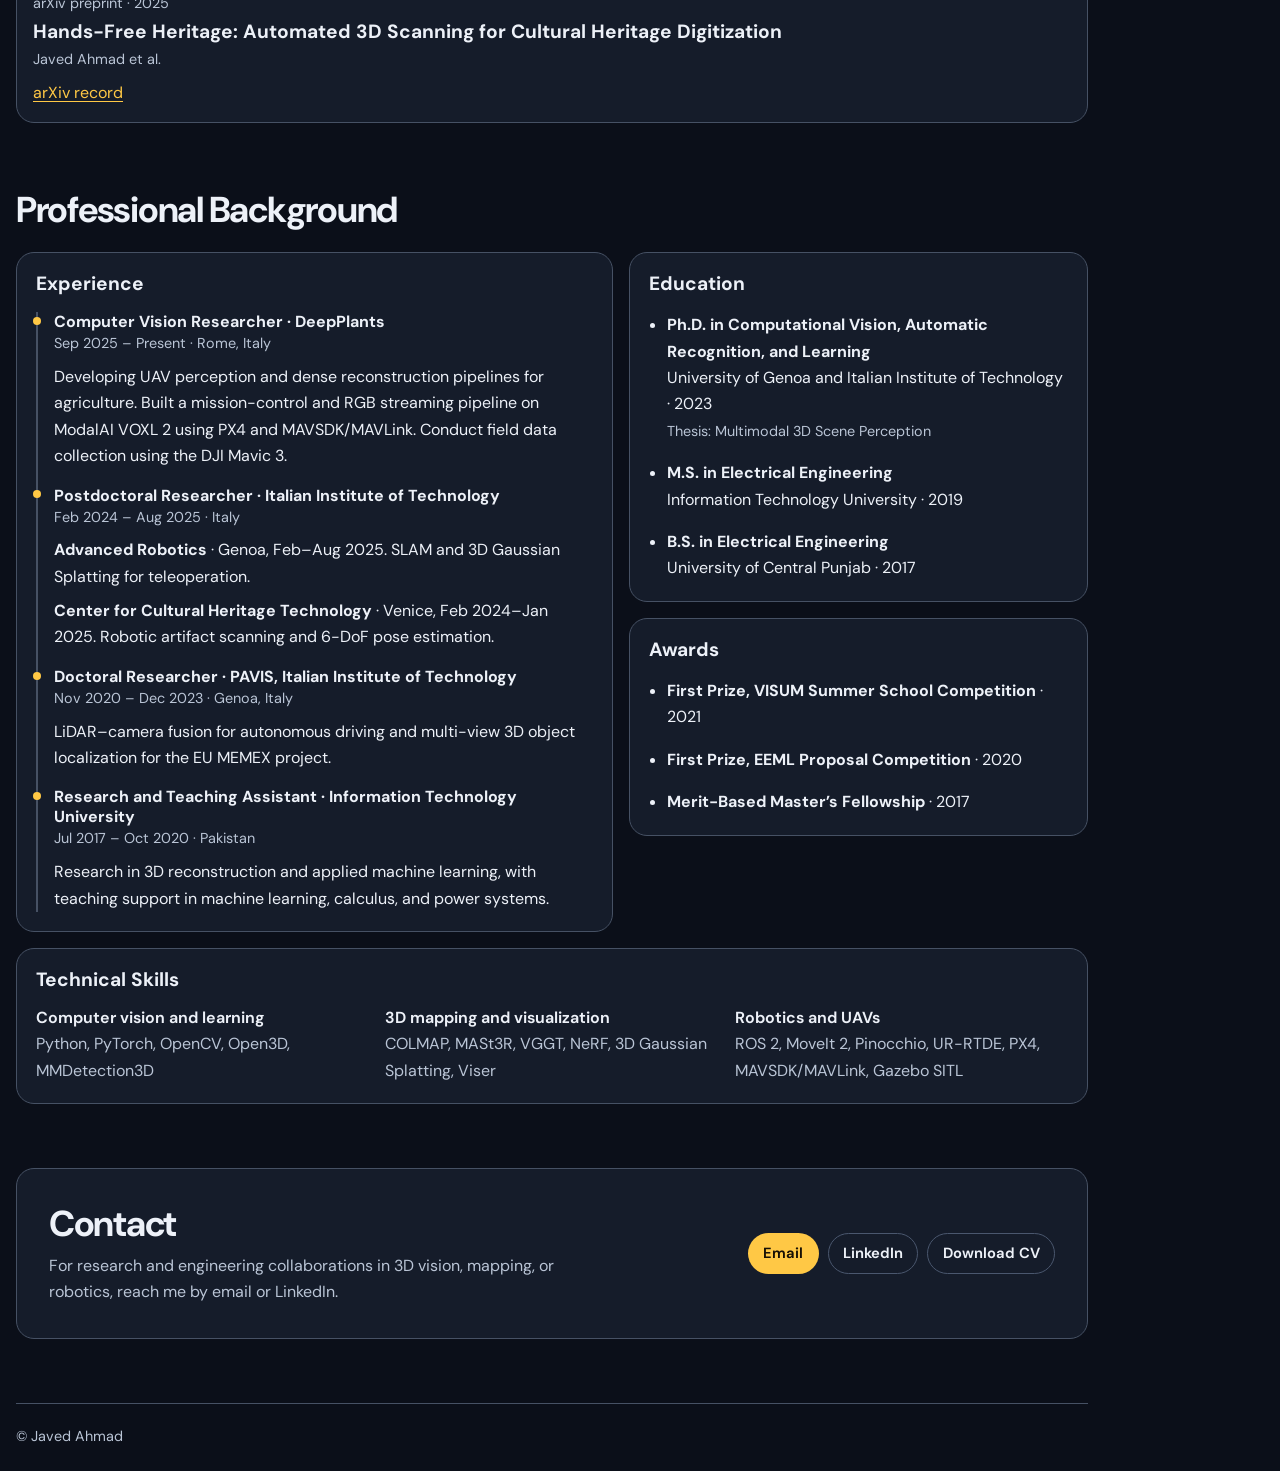
==== commit 30fbb45d: "Update professional portrait" ====
--- a/index.html
+++ b/index.html
@@ -9,7 +9,7 @@
   <link rel="preconnect" href="https://fonts.googleapis.com">
   <link rel="preconnect" href="https://fonts.gstatic.com" crossorigin>
   <link rel="stylesheet" href="https://fonts.googleapis.com/css2?family=DM+Sans:wght@400..800&amp;display=swap">
-  <link rel="stylesheet" href="css/portfolio.css?v=section-tracker">
+  <link rel="stylesheet" href="css/portfolio.css?v=portrait">
 </head>
 <body>
   <a class="skip-link" href="#main">Skip to content</a>
@@ -39,8 +39,8 @@
   <main id="main" class="container">
     <section id="top" class="hero panel" aria-labelledby="profile-heading">
       <div class="profile-photo">
-        <a class="portrait-preview" href="imgs/portrait_javed.png">
-          <img class="portrait" src="imgs/portrait_javed.png" alt="Portrait of Javed Ahmad" width="200" height="200">
+        <a class="portrait-preview" href="imgs/portrait_javed.jpg">
+          <img class="portrait" src="imgs/portrait_javed.jpg" alt="Portrait of Javed Ahmad" width="600" height="600">
         </a>
         <div class="profile-tags">
           <span>Rome, Italy</span>
--- a/css/portfolio.css
+++ b/css/portfolio.css
@@ -168,27 +168,30 @@
   box-shadow: 0 22px 52px #0003;
 }
 
+.profile-photo {
+  display: grid;
+  justify-items: center;
+  gap: 0.9rem;
+}
+
 .portrait-preview {
   display: block;
-  width: min(100%, 12.5rem);
-  border-radius: 50%;
+  width: min(100%, 11.25rem);
+  overflow: hidden;
+  border: 3px solid #657286;
+  border-radius: var(--radius);
 }
 
 .portrait {
   display: block;
   width: 100%;
   height: auto;
-  aspect-ratio: 1;
-  object-fit: cover;
-  border-radius: 50%;
-  border: 3px solid #45546b;
 }
 
 .profile-tags {
   display: grid;
-  justify-items: start;
+  justify-items: center;
   gap: 0.4rem;
-  margin-top: 0.9rem;
 }
 
 .profile-tags span {
@@ -481,7 +484,7 @@
   .hero { margin-top: 1rem; }
   .profile-photo { display: flex; align-items: center; gap: 0.85rem; flex-wrap: wrap; }
   .portrait-preview { width: 7rem; }
-  .profile-tags { margin-top: 0; }
+  .profile-tags { justify-items: start; }
   .publication { grid-template-columns: 1fr; }
   .publication-thumbnail { width: min(100%, 18rem); }
 }
